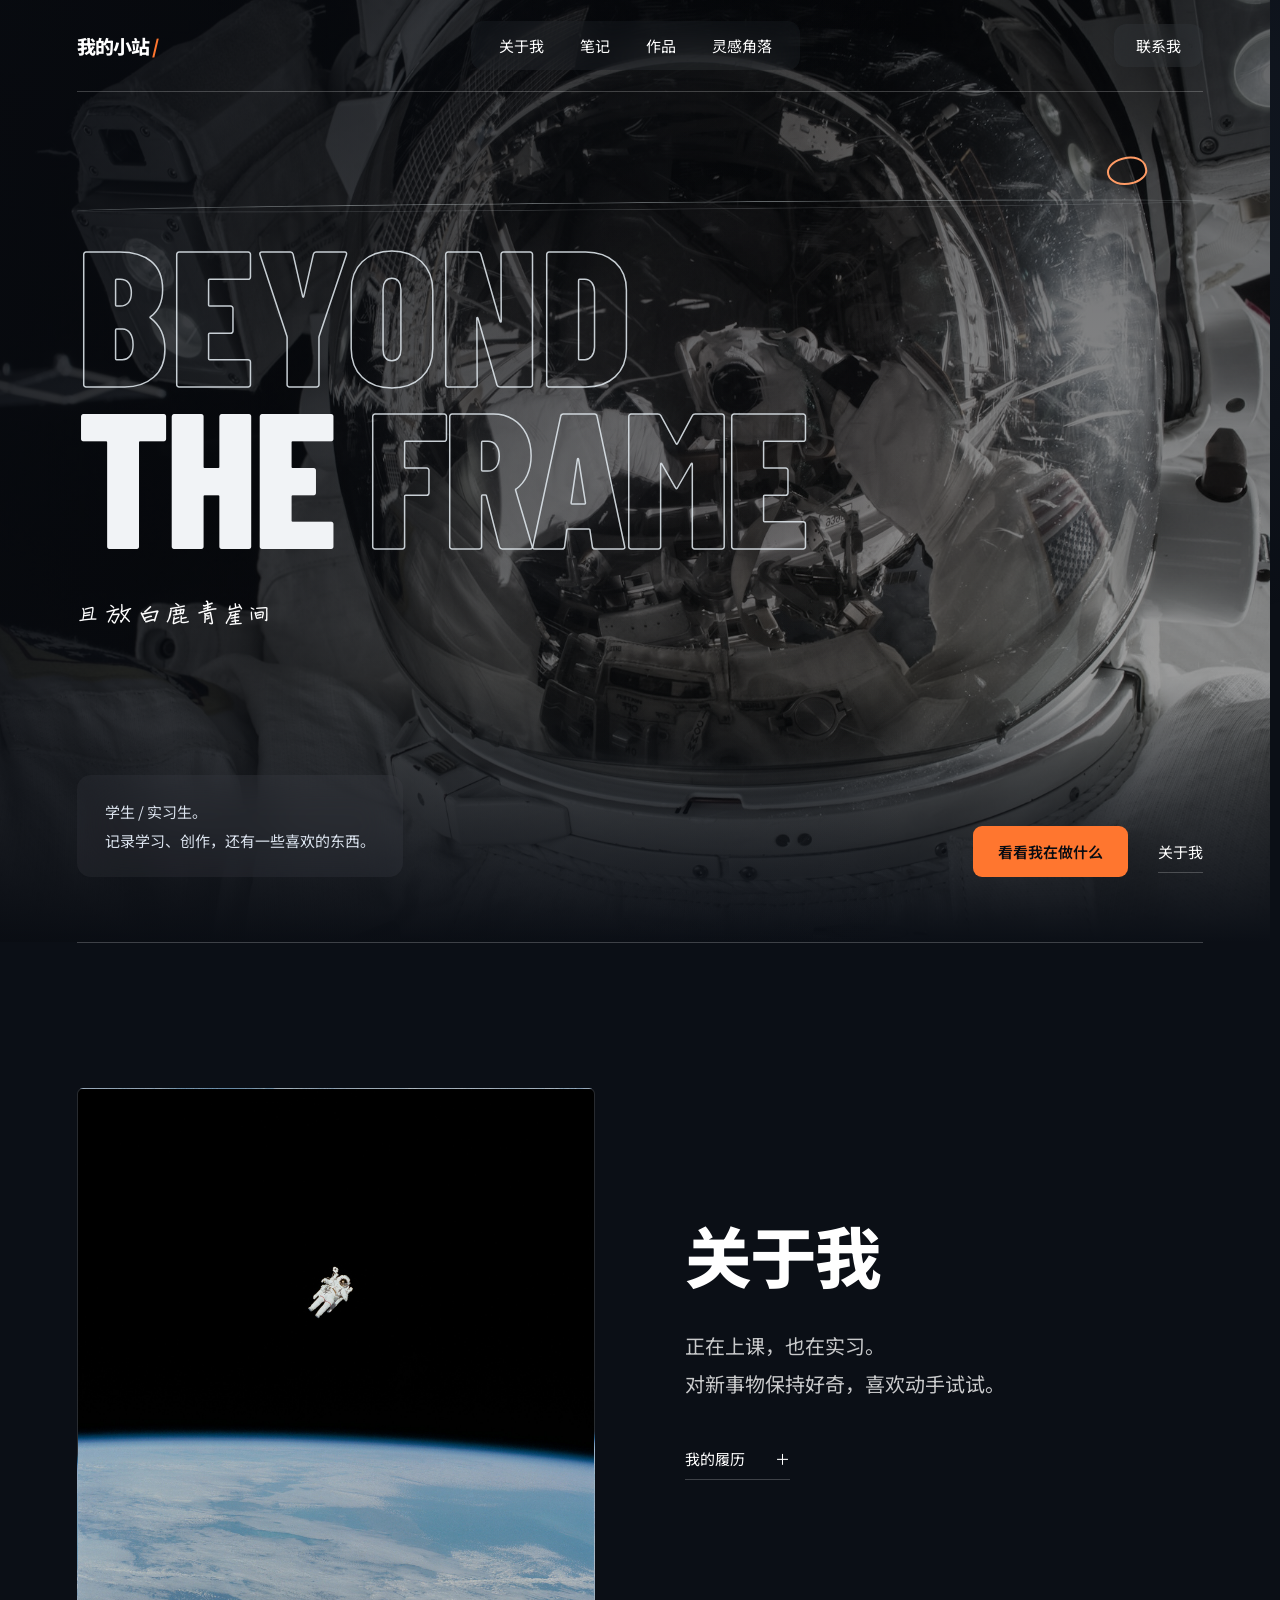
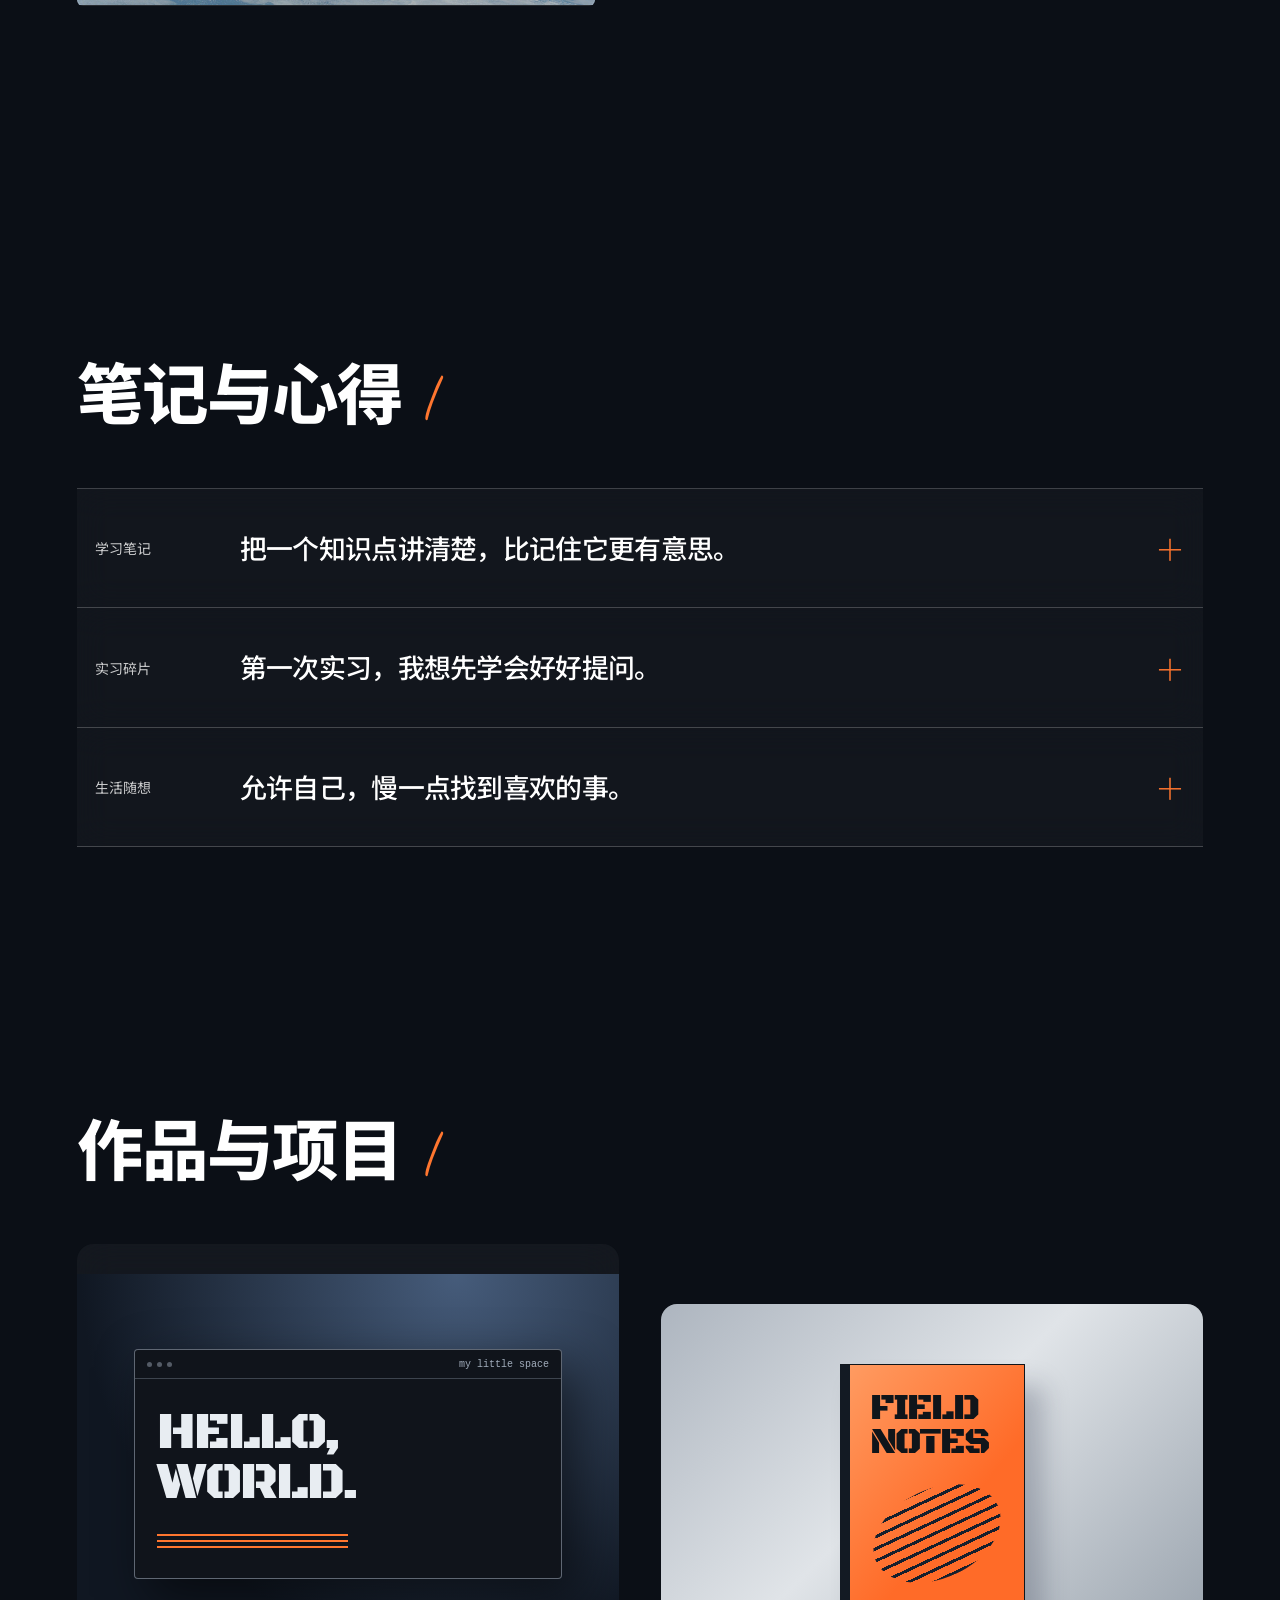
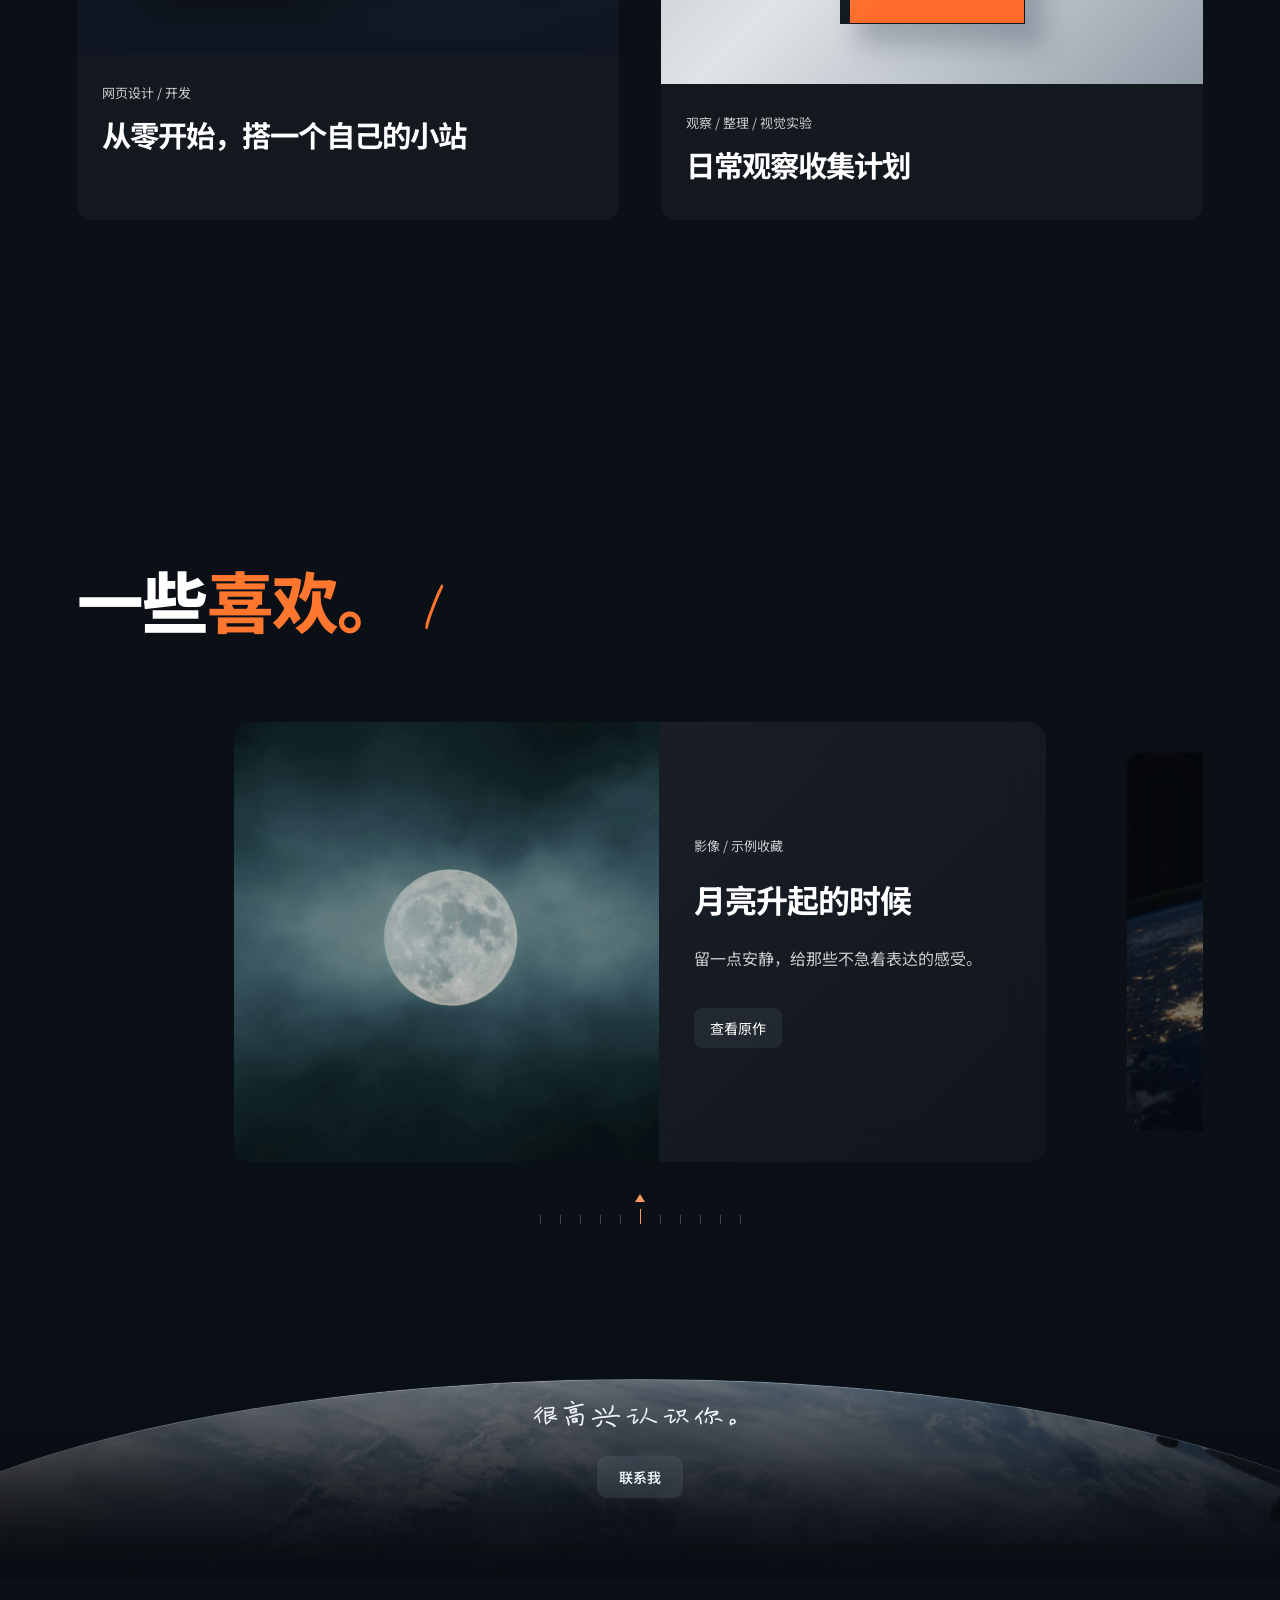
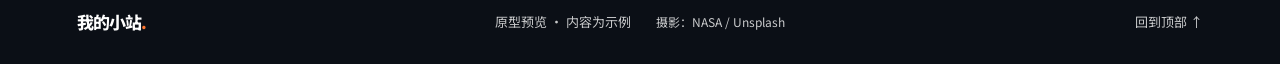
==== index.html @ 8a88a3b0 "Add personal website prototype" ====
<!DOCTYPE html>
<html lang="zh-CN">
<head>
  <meta charset="UTF-8">
  <meta name="viewport" content="width=device-width, initial-scale=1">
  <meta name="description" content="一个学生的个人小站：履历、笔记、项目，以及一些喜欢的东西。">
  <meta name="theme-color" content="#090c12">
  <title>我的小小宇宙 · 个人主页原型</title>
  <link rel="icon" href="data:image/svg+xml,%3Csvg xmlns='http://www.w3.org/2000/svg' viewBox='0 0 100 100'%3E%3Crect x='10' y='10' width='80' height='80' rx='22' fill='%23ff762f'/%3E%3C/svg%3E">
  <link rel="stylesheet" href="./style.css"><link rel="stylesheet" href="./art-direction.css">
  <script src="./script.js" defer></script>
</head>
<body>
  <a class="skip-link" href="#main">跳到主要内容</a>
  <header class="header wrap">
    <a class="brand" href="#" aria-label="回到首页">我的小站<span class="brand-period"> /</span></a>
    <nav aria-label="主导航">
      <a href="#about">关于我</a><a href="#notes">笔记</a><a href="#projects">作品</a><a href="#shelf">灵感角落</a>
    </nav>
    <a class="hello-link" href="#contact">联系我</a>
  </header>
  <main id="main">
    <section class="hero wrap" aria-labelledby="hero-title">
      <div class="hero-copy">
        
        <h1 id="hero-title"><span class="title-little">BEYOND</span><span class="title-universe">THE <em>FRAME</em></span><span class="title-cn">且放白鹿青崖间</span></h1>
        <p class="hero-description">学生 / 实习生。<br>记录学习、创作，还有一些喜欢的东西。</p>
        <div class="hero-actions"><a class="button button-dark" href="#projects">看看我在做什么</a><a class="text-link" href="#about">关于我</a></div>
        
      </div>
      <div class="hero-art">
        <img class="space-photo" src="./assets/helmet.jpg" alt="宇航员头盔的近景摄影" width="2400" height="1597" fetchpriority="high" decoding="async">
      </div>
      
    </section>
    
    <section class="about-section section wrap" id="about" aria-labelledby="about-title">
      <div class="about-portrait" role="img" aria-label="银色舷窗中的抽象人物轮廓"><div class="portrait-window"><div class="portrait-head"></div><div class="portrait-body"></div><span class="portrait-line"></span></div></div>
      <div class="about-copy"><h2 id="about-title">关于我</h2><p>正在上课，也在实习。<br>对新事物保持好奇，喜欢动手试试。</p><button class="text-link resume-toggle" type="button" aria-expanded="false" aria-controls="resume-details">我的履历 <span>＋</span></button><div id="resume-details" class="resume-details" hidden><div><strong>教育经历</strong><span>学校、专业、在读时间</span></div><div><strong>实习经历</strong><span>公司、岗位、参与的工作</span></div><div><strong>技能与兴趣</strong><span>正在学习的工具和擅长的事情</span></div></div></div>
    </section>
    <section class="notes-section section" id="notes" aria-labelledby="notes-title"><div class="wrap"><div class="section-heading"><div><h2 id="notes-title">笔记与心得</h2></div></div><div class="note-list">
      <button class="note-row" data-note="learning"><span class="note-category">学习笔记</span><span class="note-name">把一个知识点讲清楚，比记住它更有意思。</span><span class="row-icon">＋</span></button>
      <button class="note-row" data-note="intern"><span class="note-category">实习碎片</span><span class="note-name">第一次实习，我想先学会好好提问。</span><span class="row-icon">＋</span></button>
      <button class="note-row" data-note="life"><span class="note-category">生活随想</span><span class="note-name">允许自己，慢一点找到喜欢的事。</span><span class="row-icon">＋</span></button>
    </div></div></section>
    <section class="projects-section section wrap" id="projects" aria-labelledby="projects-title"><div class="section-heading"><div><h2 id="projects-title">作品与项目</h2></div></div><div class="project-grid">
      <button class="project-card" data-project="website"><div class="project-visual visual-site"><div class="mini-browser"><div class="browser-bar"><i></i><i></i><i></i><span>my little space</span></div><div class="mini-page"><strong>HELLO,<br>WORLD.</strong><div class="mini-lines"></div></div></div></div><div class="project-info"><span class="project-kind">网页设计 / 开发</span><h3>从零开始，搭一个自己的小站</h3></div></button>
      <button class="project-card" data-project="collection"><div class="project-visual visual-book"><div class="book-shadow"></div><div class="book"><span>FIELD<br>NOTES</span><div class="book-shape" aria-hidden="true"></div></div></div><div class="project-info"><span class="project-kind">观察 / 整理 / 视觉实验</span><h3>日常观察收集计划</h3></div></button>
    </div></section>
    <section class="shelf-section section" id="shelf" aria-labelledby="shelf-title"><div class="wrap">
      <div class="section-heading"><h2 id="shelf-title">一些<span class="purple-text">喜欢。</span></h2></div>
      <div class="collection-track" tabindex="0" aria-label="收藏图文卡片，可左右滑动">
        <article class="collection-card"><img src="./assets/moon-dream.jpg" alt="薄雾中的月亮" loading="lazy"><div class="collection-copy"><span>影像 / 示例收藏</span><h3>月亮升起的时候</h3><p>留一点安静，给那些不急着表达的感受。</p><a href="https://unsplash.com/photos/moon-a5Vu31EHKT4" target="_blank" rel="noopener noreferrer">查看原作</a></div></article>
        <article class="collection-card"><img src="./assets/earth-from-orbit.jpg" alt="太空中望见地球夜晚的灯火" loading="lazy"><div class="collection-copy"><span>摄影 / 示例收藏</span><h3>远处的灯火</h3><p>换一个距离，看熟悉的世界。</p><a href="https://unsplash.com/photos/photo-of-outer-space-Q1p7bh3SHj8" target="_blank" rel="noopener noreferrer">查看原作</a></div></article>
        <article class="collection-card"><img src="./assets/astronaut.jpg" alt="漂浮在地球上空的宇航员" loading="lazy"><div class="collection-copy"><span>灵感 / 示例收藏</span><h3>漂浮一会儿</h3><p>关于自由、未知，以及出发的勇气。</p><a href="https://unsplash.com/photos/astronaut-in-spacesuit-floating-in-space-Yj1M5riCKk4" target="_blank" rel="noopener noreferrer">查看原作</a></div></article>
      </div>
    <div class="collection-position" aria-hidden="true"><i></i></div><span class="sr-only" id="shelf-count" aria-live="polite"></span></div></section>
    <section class="contact-section" id="contact"><div class="closing-content"><h2>很高兴<span>认识你。</span></h2><button class="button button-dark" id="contact-button">联系我</button><p id="contact-message" class="contact-message" role="status"></p></div></section>  </main>
  <footer class="footer wrap"><a class="brand" href="#">我的小站<span class="brand-period">.</span></a><span>原型预览 · 内容为示例 <a class="image-credit" href="https://unsplash.com/photos/astronaut-photo-5e9CmF-Ge9Y" target="_blank" rel="noopener noreferrer">摄影：NASA / Unsplash</a></span><a href="#">回到顶部 ↑</a></footer>
  <dialog id="detail-dialog" aria-labelledby="dialog-title"><div class="dialog-top"><span class="eyebrow" id="dialog-category"></span><button class="dialog-close" aria-label="关闭">×</button></div><h2 id="dialog-title"></h2><div id="dialog-body"></div><button class="button button-dark dialog-done">继续逛逛</button></dialog>
</body>
</html>
---- style.css ----
@import url('https://fonts.googleapis.com/css2?family=Black+Ops+One&family=Noto+Sans+SC:wght@400;500;600;700;800;900&family=ZCOOL+QingKe+HuangYou&display=swap');
:root{--scene:9,12,18;--ink:#eef0f3;--accent:#ff762f;--line:color-mix(in srgb,var(--ink) 21%,transparent);--muted:color-mix(in srgb,var(--ink) 68%,transparent);--font:'Noto Sans SC','Microsoft YaHei',sans-serif;--display:'ZCOOL QingKe HuangYou','Microsoft YaHei',sans-serif;--scroll-shift:0px;--orbit-turn:-22deg;color-scheme:dark}
*{box-sizing:border-box}html{scroll-behavior:smooth;scroll-padding-top:45px}body{margin:0;background:rgb(var(--scene));color:var(--ink);font-family:var(--font);font-size:16px;-webkit-font-smoothing:antialiased;overflow-x:clip}body::before{content:'';position:fixed;inset:0;pointer-events:none;z-index:-1;background:radial-gradient(ellipse at 80% 18%,#7798c312,transparent 47%),radial-gradient(ellipse at 5% 85%,#ff762f08,transparent 48%)}::selection{background:var(--accent);color:#080c12}a{color:inherit;text-decoration:none}button{font:inherit;color:inherit;border:0;cursor:pointer}button,a{-webkit-tap-highlight-color:transparent}a:focus-visible,button:focus-visible{outline:2px solid var(--accent);outline-offset:7px}.wrap{width:min(1360px,88%);margin-inline:auto}.header{height:112px;display:flex;align-items:center;justify-content:space-between;border-bottom:1px solid var(--line);gap:30px}.brand{font-weight:800;font-size:19px;letter-spacing:-1px}.brand-period{color:var(--accent)}.header nav{display:flex;gap:36px;font-size:15px}.header nav a:hover{color:var(--accent)}.hello-link{font-size:15px;border:1px solid var(--line);padding:11px 22px;border-radius:3px}.hello-link:hover{border-color:var(--accent)}.hero{position:relative;display:grid;grid-template-columns:1fr 1fr;gap:0;padding-top:65px;padding-bottom:105px;min-height:790px;align-items:center}.hero-copy{position:relative;z-index:2}h1{font-family:var(--display);font-weight:400;line-height:.86;font-size:clamp(110px,12.3vw,186px);letter-spacing:-5px;margin:0 0 34px;transform:skewX(-7deg);text-shadow:0 2px 0 #ffffff15}h1>span:first-child{display:inline-block;padding-left:9px}.hero-title-bottom{display:inline-block;margin-left:65px;white-space:nowrap}.orange-period{color:var(--accent)}.hero-description{font-size:16px;line-height:1.95;color:var(--muted);margin:35px 0 27px}.hero-actions{display:flex;align-items:center;gap:30px}.button{display:inline-flex;align-items:center;justify-content:center;background:var(--accent);color:#090c12;padding:15px 25px;min-height:50px;border-radius:2px;font-size:15px;font-weight:600;transition:background .2s,transform .2s;clip-path:polygon(0 0,calc(100% - 9px) 0,100% 9px,100% 100%,9px 100%,0 calc(100% - 9px))}.button:hover{background:#ff934f;transform:translateY(-3px)}.text-link{display:inline-flex;gap:30px;align-items:center;border-bottom:1px solid var(--line);background:none;padding:10px 0;font-size:15px}.text-link:hover{color:var(--accent)}.hero-art{position:relative;width:116%;margin-left:-9%;align-self:center;min-width:0;transform:translateY(var(--scroll-shift))}.orbital-scene{width:100%;aspect-ratio:1;position:relative;isolation:isolate}.orbital-scene::before{content:'';position:absolute;inset:5%;border-radius:50%;background:radial-gradient(ellipse,#d1e5ff17,transparent 65%);filter:blur(15px)}.orbital-scene::after{content:'';position:absolute;inset:2%;border:1px solid #becde213;border-radius:50%;transform:rotate(-35deg) scaleY(.92)}.planet{position:absolute;z-index:2;inset:18%;border-radius:50%;overflow:hidden;background:radial-gradient(circle at 30% 26%,#f3f5f7 0%,#aeb8c5 18%,#647080 37%,#222b39 58%,#090d15 75%);box-shadow:inset 9px 7px 18px #ffffff47,inset -24px -32px 45px #000c,0 0 70px #a8caff0d;transform:rotate(-24deg)}.planet::after{content:'';position:absolute;inset:0;border-radius:50%;background:repeating-linear-gradient(172deg,transparent 0px,transparent 11px,#e2ecff08 12px,#00000018 14px,transparent 16px);mix-blend-mode:overlay}.planet::before{content:'';position:absolute;inset:9%;border:1px solid #d4e1f538;border-radius:50%;box-shadow:0 0 0 15px #07101b09,0 0 0 17px #d4e1f51c,0 0 0 40px #07101b09,0 0 0 42px #d4e1f518;transform:scaleX(.7)}.planet-stripe{position:absolute;left:-15%;top:45%;width:130%;height:8px;background:#e8effb80;box-shadow:0 6px 0 #111b2780,0 -9px 0 #e8effb20;transform:rotate(-14deg)}.orbit{position:absolute;inset:23% -1%;border-radius:50%;border:2px solid #ff762fc9;transform:rotate(var(--orbit-turn)) scaleY(.43);box-shadow:0 0 0 9px #ff762f08,0 0 20px #ff762f19}.orbit-back{z-index:1;border-top-width:10px;border-bottom-width:4px}.orbit-front{z-index:3;clip-path:polygon(0 48%,100% 48%,100% 100%,0 100%);border-bottom-width:10px;border-top-color:transparent;box-shadow:none}.satellite{position:absolute;right:7%;top:22%;height:24px;width:24px;background:var(--accent);clip-path:polygon(0 0,100% 0,50% 100%);transform:rotate(15deg);z-index:4}.orbit-marker{position:absolute;left:7%;bottom:26%;height:9px;width:9px;background:#dfe9f9;border-radius:50%;box-shadow:0 0 13px #fff8}.orbit-cross{position:absolute;width:10px;height:10px;border:1px solid #b9c8dd66;border-radius:50%}.cross-one{right:15%;bottom:20%}.cross-two{left:24%;top:12%;width:4px;height:4px;background:#d6e0ee}.section{padding-top:135px;padding-bottom:135px}h2{font-size:clamp(42px,5.2vw,76px);font-weight:800;letter-spacing:-3px;line-height:1.2;margin:0 0 32px}p{line-height:1.9}.about-section{display:grid;grid-template-columns:1fr 1fr;gap:130px;align-items:center;border-top:1px solid var(--line);padding-top:145px;padding-bottom:180px}.about-portrait{width:100%;padding:0 12%;transform:rotate(-7deg)}.portrait-window{position:relative;aspect-ratio:.83;border:12px solid #71808f;border-radius:46% 46% 40% 40%;background:radial-gradient(ellipse at 50% 5%,#a5b5cb22,#050a12 70%);box-shadow:0 0 0 2px #ccd5e066,inset 0 0 0 3px #05080b,inset 0 0 0 5px #98a6b04d,18px 22px 60px #0004;overflow:hidden}.portrait-window::after{content:'';position:absolute;inset:15px;border:1px solid #9cacc04a;border-radius:46% 46% 40% 40%}.portrait-head{position:absolute;width:38%;aspect-ratio:1;left:31%;top:21%;border-radius:50%;background:linear-gradient(125deg,#c1cbd6,#4b586b 70%);box-shadow:inset 3px 3px 0 #fff4}.portrait-head::after{content:'';position:absolute;inset:23% 8%;border-radius:40%;background:linear-gradient(140deg,#39434f,#0b111b 70%);border:1px solid #b4c1ce5e}.portrait-body{position:absolute;width:80%;height:40%;bottom:-3%;left:10%;border-radius:60% 60% 0 0;background:linear-gradient(120deg,#c1cbd6,#3b4554 65%);border-top:1px solid #cad3de}.portrait-body::after{content:'';position:absolute;width:21%;height:8%;background:var(--accent);top:41%;right:22%;transform:rotate(-5deg)}.portrait-line{position:absolute;top:10%;left:-20%;width:140%;height:1px;box-shadow:0 115px 0 #d9e7ff24,0 230px 0 #d9e7ff24;background:#d9e7ff24;z-index:3}.about-copy>p{font-size:20px;line-height:1.9;color:var(--muted);margin-bottom:35px}.resume-details{margin-top:25px;border-top:1px solid var(--line)}.resume-details>div{display:grid;grid-template-columns:100px 1fr;gap:20px;font-size:15px;margin-top:23px}.resume-details span{color:var(--muted)}.section-heading{display:flex;justify-content:space-between;align-items:flex-end;margin-bottom:48px}.section-heading h2{margin:0}.notes-section{padding-top:165px;padding-bottom:180px}.note-list{border-top:1px solid var(--line)}.note-row{display:grid;grid-template-columns:110px 1fr 30px;gap:35px;align-items:center;width:100%;text-align:left;background:none;padding:37px 0;border-bottom:1px solid var(--line);transition:padding .2s}.note-row:hover{padding-left:15px}.note-category{color:var(--muted);font-size:14px}.note-name{font-size:clamp(19px,2.1vw,29px);font-weight:500;line-height:1.65;letter-spacing:-.7px}.row-icon{font-size:30px;color:var(--accent);font-weight:300}.projects-section{padding-top:80px;padding-bottom:180px}.project-grid{display:grid;grid-template-columns:1fr 1fr;gap:42px}.project-card{padding:0;background:none;text-align:left;min-width:0}.project-card:nth-child(2){margin-top:100px}.project-visual{height:380px;position:relative;display:flex;align-items:center;justify-content:center;overflow:hidden;border:1px solid #090c1233;transition:transform .3s}.project-card:hover .project-visual{transform:translateY(-8px)}.visual-site{background:radial-gradient(ellipse at 70% 0,#465c7b,#101722 70%)}.mini-browser{width:79%;color:#edf1f6;background:#10141b;border:1px solid #b8c5d877;box-shadow:15px 18px 50px #0008;transform:perspective(800px) rotateY(-12deg) rotateZ(-7deg)}.browser-bar{display:flex;align-items:center;gap:5px;border-bottom:1px solid #b8c5d844;height:29px;padding:0 12px}.browser-bar i{width:5px;height:5px;border-radius:50%;background:#b8c5d866}.browser-bar>span{margin-left:auto;font-family:monospace;font-size:10px;color:#a1acbb}.mini-page{padding:30px 22px}.mini-page strong{display:block;font-family:'Black Ops One',Impact,sans-serif;font-size:clamp(32px,4.1vw,61px);line-height:.95;font-weight:400;color:#e8edf2;letter-spacing:-2px}.mini-lines{margin-top:25px;width:50%;height:14px;background:repeating-linear-gradient(to bottom,#ff762f 0 2px,transparent 2px 6px)}.visual-book{background:linear-gradient(135deg,#adb5bf,#e0e4e8 45%,#939da8)}.book{width:185px;height:260px;border:1px solid #10151a;border-left:10px solid #131a23;transform:rotate(13deg);background:linear-gradient(130deg,#ff9b61,#ff6b28 60%);padding:26px 20px;color:#10151a;box-shadow:18px 22px 24px #1a253b40}.book>span{font-family:'Black Ops One',Impact,sans-serif;font-size:37px;line-height:.92;letter-spacing:-2px}.book-shape{height:89px;margin-top:30px;background:repeating-linear-gradient(0deg,#17202d 0 3px,transparent 3px 11px);border-radius:50%;transform:rotate(-25deg)}.project-info{padding-top:24px}.project-kind{font-size:13px;color:var(--muted)}h3{font-size:clamp(21px,2.3vw,31px);letter-spacing:-1px;line-height:1.5;margin:9px 0}.shelf-section{padding-top:160px;padding-bottom:180px}.purple-text{color:var(--accent)}.mood-grid{display:grid;grid-template-columns:1fr 1.1fr 1fr;gap:32px;align-items:center;padding:35px 0}.mood-card{position:relative;height:340px;padding:25px;overflow:hidden;border:1px solid #c4d2e544;transition:transform .3s;box-shadow:15px 22px 50px #0004}.mood-card:hover{transform:rotate(0) translateY(-8px)}.mood-colors{background:#161e29;transform:rotate(-6deg)}.color-shapes{position:relative;width:100%;height:100%}.color-shapes i{position:absolute;width:47%;aspect-ratio:1}.color-shapes i:nth-child(1){background:#ebedef;border-radius:50%;top:3%;left:0}.color-shapes i:nth-child(2){background:#ff762f;top:3%;right:0;border-radius:50% 50% 0 0}.color-shapes i:nth-child(3){background:#394a62;bottom:3%;left:0;border-radius:0 0 0 50%}.color-shapes i:nth-child(4){background:#a6b4c9;bottom:3%;right:0;clip-path:polygon(50% 0,100% 100%,0 100%)}.mood-window{height:395px;background:#9aa6b4;padding:10px;transform:rotate(3deg)}.window-scene{height:100%;position:relative;overflow:hidden;background:linear-gradient(145deg,#d6dce3,#4e6279)}.window-frame{position:absolute;top:-30px;left:15%;width:65%;height:77%;border:12px solid #1c2633;transform:skewY(-12deg);display:grid;grid-template-columns:1fr 1fr;grid-template-rows:1fr 1fr;gap:8px;background:#1c2633;box-shadow:30px 70px 0 #1b2c4166}.window-frame i{background:linear-gradient(135deg,#dae3f0,#596f8e)}.window-vase{position:absolute;bottom:7%;right:13%;width:65px;height:80px;background:#ff762f;border-radius:5% 5% 35% 35%;box-shadow:18px 18px 0 #1b2c4133}.window-stem{position:absolute;bottom:calc(7% + 80px);right:22%;width:3px;height:85px;background:#172b24;transform:rotate(8deg)}.window-leaf{position:absolute;bottom:calc(7% + 123px);right:22%;width:36px;height:23px;border-radius:0 90% 0 90%;background:#263b35;transform:rotate(20deg)}.mood-type{display:flex;align-items:center;background:#ff762f;color:#0c1119;transform:rotate(-4deg)}.mood-type strong{font-family:var(--display);font-size:clamp(45px,5vw,76px);line-height:1.1;font-weight:400;letter-spacing:-2px;transform:skewY(-8deg)}.mood-type strong>span{display:inline}.contact-section{text-align:center;padding-top:110px;padding-bottom:110px}.contact-section h2{font-family:var(--display);font-size:clamp(50px,7.2vw,108px);font-weight:400;letter-spacing:-2px}.contact-section h2 span{display:block;color:var(--accent)}.contact-section .button{margin-top:13px}.contact-message{font-size:15px;color:var(--muted)}.contact-message:empty{display:none}.footer{display:flex;justify-content:space-between;gap:20px;align-items:center;padding:30px 0;border-top:1px solid var(--line);font-size:13px;color:var(--muted)}.footer .brand{font-size:17px;color:var(--ink)}.footer a:last-child{font-size:13px}dialog{width:calc(100% - 36px);max-width:650px;border:1px solid #677689;border-radius:3px;padding:36px;background:#101722;color:#eef0f3;box-shadow:20px 20px 100px #0008}dialog::backdrop{background:#03070cbb;backdrop-filter:blur(10px)}.dialog-top{display:flex;justify-content:space-between;align-items:center;gap:20px;margin-bottom:26px}.eyebrow{font-size:13px;color:#a9b5c4}.dialog-close{background:none;padding:0 4px;color:#eef0f3;font-size:32px;line-height:1}dialog h2{font-size:30px;letter-spacing:-1px;line-height:1.5}#dialog-body p{font-size:16px;color:#acb8c8;line-height:1.9}#dialog-body .dialog-hint{border-left:2px solid var(--accent);padding-left:18px}.dialog-done{margin-top:15px}.skip-link{position:fixed;z-index:100;left:10px;top:-80px;background:var(--accent);color:#090c12;padding:15px}.skip-link:focus{top:10px}body:has(dialog[open]){overflow:hidden}
@media(min-width:1600px){.hero{min-height:880px}.hero-art{width:110%;margin-left:-5%}}
@media(max-width:1000px){.header nav{gap:23px}.hero{min-height:680px;padding-top:65px;padding-bottom:90px}h1{font-size:126px;letter-spacing:-4px}.hero-title-bottom{margin-left:35px}.hero-art{width:120%;margin-left:-18%}.hero-description{font-size:15px}.hero-actions{gap:24px}.about-section{gap:65px}.about-copy>p{font-size:18px}.note-row{gap:22px;grid-template-columns:90px 1fr 25px}.section{padding-top:110px;padding-bottom:110px}.project-visual{height:310px}.project-grid{gap:28px}.project-card:nth-child(2){margin-top:70px}.book{width:155px;height:225px}.book>span{font-size:32px}.book-shape{height:70px}.mood-grid{gap:20px}.mood-card{height:270px;padding:20px}.mood-window{height:320px;padding:9px}.mood-type strong{font-size:53px}}
@media(max-width:700px){html{scroll-padding-top:25px}.wrap{width:88%}.header{min-height:104px;height:auto;flex-wrap:wrap;padding:22px 0 18px;gap:18px}.brand{font-size:18px}.header nav{order:3;width:100%;justify-content:space-between;font-size:14px;gap:12px}.hello-link{font-size:13px;padding:7px 15px}.hero{display:flex;flex-direction:column;align-items:stretch;min-height:0;padding-top:53px;padding-bottom:60px}.hero-copy{z-index:2}h1{font-size:clamp(110px,28vw,160px);line-height:.9;letter-spacing:-3px;margin-bottom:27px}.hero-title-bottom{margin-left:clamp(30px,13vw,70px)}.hero-description{font-size:14px;margin-top:30px;margin-bottom:22px}.hero-actions{gap:26px}.hero-actions .button{padding:14px 19px;font-size:14px}.text-link{font-size:14px}.hero-art{width:min(115%,500px);margin:-10px -7% -15px;align-self:center}.orbital-scene{aspect-ratio:1.06}.planet{inset:18% 20%}.satellite{width:18px;height:18px}.section{padding-top:90px;padding-bottom:90px}h2{font-size:44px;letter-spacing:-2px;margin-bottom:25px}.about-section{display:flex;flex-direction:column-reverse;gap:50px;align-items:stretch;padding-top:75px;padding-bottom:75px}.about-copy>p{font-size:17px;margin-bottom:20px}.about-portrait{width:76%;max-width:320px;margin:auto;padding:0 8%}.portrait-window{border-width:9px}.resume-details>div{font-size:14px;grid-template-columns:85px 1fr;gap:12px}.section-heading{margin-bottom:32px}.note-row{grid-template-columns:1fr 24px;padding:25px 0;gap:13px}.note-category{grid-column:1;font-size:13px}.note-name{grid-column:1;font-size:20px;letter-spacing:-.5px}.row-icon{grid-column:2;grid-row:2;font-size:27px}.note-row:hover{padding-left:8px}.project-grid{grid-template-columns:1fr;gap:45px}.project-card:nth-child(2){margin:0}.project-visual{height:330px}.mini-page strong{font-size:48px}.project-info{padding-top:19px}.project-kind{font-size:13px}h3{font-size:24px;margin-top:8px}.projects-section{padding-top:40px}.mood-grid{grid-template-columns:1fr;gap:42px;padding:15px 20px}.mood-card{width:100%;height:320px;max-width:350px;margin:auto;padding:28px}.mood-window{height:380px;padding:10px}.mood-type strong{font-size:76px}.color-shapes{max-width:245px;margin:auto}.contact-section{padding-top:70px;padding-bottom:80px}.contact-section h2{font-size:64px}.footer{font-size:11px;display:grid;grid-template-columns:1fr auto;gap:12px;padding:25px 0}.footer .brand{font-size:16px}.footer>span{grid-column:1;grid-row:2}.footer>a:last-child{grid-column:2;grid-row:1/3;font-size:12px}dialog{padding:25px}dialog h2{font-size:27px}}
html{overflow-x:hidden}.button{background:#ff762f}.satellite{background:#ff762f}
/* Licensed orbital photograph, with a quiet area for the oversized type. */
.header{position:relative;z-index:3}.hero{isolation:isolate;grid-template-columns:1fr;min-height:790px}.hero-copy{width:56%}.hero-art{position:absolute;z-index:-1;left:50%;top:-112px;bottom:-1px;width:100vw;margin:0;align-self:auto;transform:translateX(-50%);overflow:hidden;pointer-events:none}.space-photo{display:block;width:100%;height:100%;object-fit:cover;object-position:65% 50%;transform:translateY(calc(var(--scroll-shift) * .4)) scale(1.06);filter:saturate(.8)}.hero-art::after{content:'';position:absolute;inset:0;background:linear-gradient(90deg,#090c12c9 0%,#090c1273 38%,#090c1210 75%),linear-gradient(0deg,rgb(var(--scene)) 0%,transparent 27%,transparent 80%,#090c1277 100%)}.hero-description{color:#d3d8e1}.hero-actions .text-link{color:#fff}.image-credit{display:inline-block;margin-left:22px;font-size:12px!important}.image-credit:hover{color:var(--accent)}
@media(max-width:1000px){.hero{min-height:740px}.hero-copy{width:64%}}
@media(max-width:700px){.hero{min-height:770px;justify-content:flex-start;padding-top:55px;padding-bottom:100px}.hero-copy{width:100%}.hero-art{width:100vw;min-width:100vw;max-width:none;top:-112px;bottom:0;margin:0;align-self:auto}.space-photo{object-position:63% 50%;filter:saturate(.8)}.hero-art::after{background:linear-gradient(0deg,rgb(var(--scene)) 0%,#090c1200 25%,#090c1266 65%,#090c1280 100%),linear-gradient(90deg,#090c1277,transparent 85%)}.image-credit{display:block;margin-left:0;margin-top:8px;font-size:11px!important}}
@media(prefers-reduced-motion:reduce){html{scroll-behavior:auto}*,*::before,*::after{animation:none!important;transition:none!important}}
---- art-direction.css ----
@import url('https://fonts.googleapis.com/css2?family=Barlow+Condensed:wght@700;800;900&display=swap');
@font-face{font-family:'ChillHandwriting';src:url('./assets/fonts/ChillZhuo.woff2') format('woff2');font-style:normal;font-weight:400;font-display:swap}
.header{position:relative;z-index:5;height:92px}.header nav{padding:14px 28px;background:#b8cbe00b;border:1px solid #d7e4f02e;backdrop-filter:blur(18px);border-radius:5px}.hero{display:block;min-height:850px;padding:0;isolation:isolate}.hero-copy{width:100%;height:850px;position:relative;z-index:3;pointer-events:none}.hero-copy a{pointer-events:auto}h1{position:absolute;left:0;top:140px;width:100%;font-family:'Barlow Condensed',Impact,sans-serif;font-weight:800;line-height:.82;letter-spacing:-5px;transform:none;margin:0;text-shadow:none}.title-little{display:block!important;padding:0!important;font-size:clamp(110px,15vw,220px);color:transparent;-webkit-text-stroke:1.5px #e8eef4;letter-spacing:1px}.title-universe{display:block;margin-top:5px;font-size:clamp(110px,15vw,220px);white-space:nowrap;color:#f1f3f6}.title-universe em{font-style:normal;color:transparent;-webkit-text-stroke:1.5px #e8eef4}.title-cn{display:block;margin-top:35px;font-family:var(--font);font-size:25px;font-weight:500;letter-spacing:9px;line-height:1.6}.hero-description{position:absolute;left:0;bottom:65px;margin:0;padding:22px 28px;font-size:15px;background:#dbe8fb0c;backdrop-filter:blur(22px);border:1px solid #d7e4f033;border-left:3px solid #ff762f;color:#dce4ef}.hero-actions{position:absolute;right:0;bottom:65px}.hero-art{position:absolute;inset:-92px -6.82vw 0;left:-6.82vw;top:-92px;bottom:0;width:100vw;height:auto;min-width:0;margin:0;transform:none;border:0;padding:0;border-radius:0;overflow:hidden;z-index:0}.space-photo{height:100%;width:100%;object-fit:cover;object-position:65% 42%;border-radius:0;filter:saturate(.25) brightness(.62);transform:scale(1.03);animation:drift 18s ease-in-out infinite alternate}.hero-art::after{inset:0;border-radius:0;background:linear-gradient(90deg,#090c12bd,transparent 72%),linear-gradient(0deg,rgb(var(--scene)) 0%,transparent 28%,#090c1266 100%)}.hero::after{content:'';position:absolute;right:5%;top:65px;width:45px;height:37px;background:#ff762f;clip-path:polygon(0 0,100% 0,50% 100%);z-index:2}.hero::before{content:'';position:absolute;top:110px;left:0;right:0;height:1px;background:#e6eff344;z-index:2}.about-section{gap:90px}.about-portrait{transform:none;padding:0}.portrait-window{aspect-ratio:1;border-radius:6px;border:1px solid #c6d7ee33;background:url('./assets/astronaut.jpg') center 42%/cover;box-shadow:none}.portrait-head,.portrait-body,.portrait-line,.portrait-window::after{display:none}.about-copy{padding:35px;border:1px solid var(--line);background:color-mix(in srgb,var(--ink) 4%,transparent);backdrop-filter:blur(18px);border-radius:6px}h2{font-family:var(--font);font-weight:800;letter-spacing:-2px}.section-heading h2::after{content:'/';color:#ff762f;margin-left:20px;font-weight:400}.note-row{padding-inline:18px;background:color-mix(in srgb,var(--ink) 3%,transparent);backdrop-filter:blur(16px)}.note-row:hover{padding-left:28px;background:color-mix(in srgb,var(--ink) 8%,transparent)}.project-card{border:1px solid var(--line);background:color-mix(in srgb,var(--ink) 4%,transparent);border-radius:6px;overflow:hidden;backdrop-filter:blur(18px)}.project-info{padding:25px}.project-card:nth-child(2){margin-top:60px}.project-visual{border:0;border-radius:0}.mini-browser{border-radius:4px}.book{transform:rotate(-8deg)}.mood-card{border-radius:5px;transform:none;box-shadow:none;background-color:#a3b6d414;backdrop-filter:blur(20px)}.mood-window{transform:translateY(35px)}.mood-type{background:#ff762f}.mood-type strong,.contact-section h2{font-family:var(--font);font-weight:800}.contact-section h2{font-size:clamp(45px,6vw,85px)}.contact-section h2 span{display:inline;color:transparent;-webkit-text-stroke:1px #ff762f}.mood-grid{padding-bottom:50px}dialog{background:#17202bba;backdrop-filter:blur(30px);border-radius:8px}.reveal-ready{opacity:0;transform:translateY(24px);transition:opacity .7s,transform .7s}.reveal-ready.is-visible{opacity:1;transform:translateY(0)}@keyframes drift{from{transform:scale(1.03) translateY(0)}to{transform:scale(1.09) translateY(12px)}}
@media(max-width:1000px){.hero,.hero-copy{height:780px;min-height:780px}.title-little,.title-universe{font-size:15vw}.hero-description{max-width:50%;padding:20px;font-size:14px}.hero-actions{gap:18px}.about-section{gap:40px}.about-copy{padding:25px}}
@media(max-width:700px){.header{height:auto;min-height:114px}.header nav{padding:10px 14px;font-size:13px}.hero,.hero-copy{height:730px;min-height:730px}.hero-art{inset:-114px -6.82vw 0;width:100vw;margin:0;align-self:auto}.space-photo{object-position:60% 35%;filter:saturate(.2) brightness(.58)}h1{top:160px;letter-spacing:-1px}.title-little,.title-universe{font-size:18.5vw;line-height:.92;letter-spacing:-1px;-webkit-text-stroke-width:1px}.title-universe em{-webkit-text-stroke-width:1px}.title-cn{font-size:19px;letter-spacing:5px;margin-top:24px}.hero::before{top:100px}.hero::after{top:60px;width:25px;height:20px;right:0}.hero-description{left:0;right:0;bottom:125px;max-width:none;padding:16px 20px;font-size:14px}.hero-actions{left:0;right:auto;bottom:50px}.about-copy{padding:24px}.about-portrait{width:100%;max-width:none}.portrait-window{aspect-ratio:1.2}.project-card:nth-child(2){margin-top:0}.project-info{padding:20px}.mood-window{transform:none}.mood-type strong{font-size:58px}.contact-section h2{font-size:46px}.contact-section h2 span{display:block}.section-heading h2::after{margin-left:10px}.note-row{padding-inline:10px}}
.header nav,.hello-link,.hero-description,.about-copy,.project-card,dialog{border:0}.hero-description{border-left:0}.button{clip-path:none;border-radius:9px}.header nav,.hello-link{border-radius:12px}.about-copy,.project-card,dialog{border-radius:16px}.hero-description{border-radius:14px}.hello-link{background:#c8d8ee0b;backdrop-filter:blur(18px)}.shelf-section{padding-bottom:70px}.shelf-controls{display:flex;align-items:center;gap:18px;flex-shrink:0}.shelf-controls button{width:44px;height:44px;border-radius:50%;background:#d5e3f019;backdrop-filter:blur(16px);font-size:27px;line-height:1;transition:background .2s}.shelf-controls button:hover{background:#d5e3f035}.shelf-controls button:disabled{opacity:.25;cursor:default}.shelf-controls span{font-family:monospace;font-size:14px;color:var(--muted)}.collection-track{display:flex;gap:28px;overflow-x:auto;scroll-snap-type:x mandatory;scrollbar-width:none;padding:12px 0 30px;overscroll-behavior-x:contain;cursor:grab}.collection-track::-webkit-scrollbar{display:none}.collection-track.dragging{cursor:grabbing;scroll-snap-type:none;user-select:none}.collection-card{flex:0 0 75%;min-width:0;scroll-snap-align:start;display:grid;grid-template-columns:1.1fr 1fr;min-height:440px;border-radius:18px;overflow:hidden;background:linear-gradient(135deg,#bdcfe51b,#bdcfe509);backdrop-filter:blur(22px)}.collection-card img{width:100%;height:100%;max-height:480px;object-fit:cover;pointer-events:none;user-select:none}.collection-copy{padding:45px 35px;display:flex;flex-direction:column;justify-content:center}.collection-copy>span{font-size:13px;color:var(--muted)}.collection-copy h3{font-size:32px;margin:20px 0}.collection-copy p{font-size:16px;color:var(--muted);line-height:1.9;margin:0 0 35px}.collection-copy a{font-size:14px;width:fit-content;padding:10px 16px;background:#cbd8e512;border-radius:8px}.collection-copy a:hover{background:#cbd8e530}.contact-section{position:relative;isolation:isolate;min-height:620px;display:grid;place-items:center;width:100%;margin:0;padding:150px 6% 100px;background:url('./assets/quiet-earth.jpg') center 55%/cover}.contact-section::before{content:'';position:absolute;inset:0;z-index:-1;background:linear-gradient(180deg,rgb(var(--scene)) 0%,#090c1280 35%,#090c1260 65%,#090c12 100%)}.closing-content{text-align:center}.contact-section h2{color:#f0f3f8;text-shadow:0 3px 30px #0006}.contact-section .contact-message{color:#e0e6ef}.footer{border-top:0}.footer .image-credit{font-size:11px}
@media(max-width:1000px){.collection-card{flex-basis:88%;min-height:390px}.collection-copy{padding:28px}.collection-copy h3{font-size:27px}.shelf-controls{gap:12px}}
@media(max-width:700px){.shelf-section .section-heading{display:flex;align-items:flex-start;gap:15px}.shelf-section h2{font-size:35px}.shelf-controls{gap:7px;padding-top:4px}.shelf-controls button{width:33px;height:33px;font-size:23px}.shelf-controls span{font-size:11px}.collection-track{gap:16px}.collection-card{flex-basis:88%;display:flex;flex-direction:column;min-height:0;border-radius:14px}.collection-card img{height:260px;max-height:none;flex-shrink:0}.collection-copy{padding:25px}.collection-copy h3{font-size:25px;margin:14px 0}.collection-copy p{font-size:15px;margin-bottom:22px}.contact-section{min-height:540px;background-position:55% center;padding:120px 6% 80px}.shelf-section{padding-bottom:35px}}
/* Handwritten foreground, quiet horizon, centered collection. */
.title-cn{font-family:'ChillHandwriting',cursive;font-size:32px;font-weight:400;letter-spacing:5px;transform:none;transform-origin:left center}.title-cn::after{content:'';display:block;width:220px;height:12px;border-bottom:2px solid #ff9b65;border-radius:50%;transform:rotate(-2deg);opacity:.8}.hero::before{height:6px;background:none;border-top:1px solid #e6eff365;border-bottom:1px solid #e6eff32a;border-radius:50%;transform:rotate(-.5deg)}.hero::after{background:none;clip-path:none;width:36px;height:24px;border:2px solid #ff9b65;border-radius:46% 52% 42% 57%;transform:rotate(-15deg)}.title-little{-webkit-text-stroke-color:#e0e8eee0;transform:none;transform-origin:left center}.title-universe em{-webkit-text-stroke-color:#e0e8eee0}.about-copy{background:none;backdrop-filter:none;border:0;padding:0}.section-heading h2::after{font-family:'ChillHandwriting',cursive;display:inline-block;transform:none;font-weight:400}.contact-section{min-height:290px;padding:65px 6% 42px;background:none;overflow:hidden}.contact-section::before{inset:0;z-index:-1;background:linear-gradient(0deg,#090c12,transparent 80%)}.contact-section::after{content:'';position:absolute;z-index:-2;left:-15%;right:-15%;top:90px;height:510px;border-radius:50% 50% 0 0;border-top:1px solid #b7d6ef88;background:linear-gradient(0deg,#090c12cc,#090c1266),url('./assets/quiet-earth.jpg') center 65%/cover;box-shadow:0 -6px 24px #7da6cc20,0 -1px 7px #b1dbf966}.contact-section h2{font-size:36px;font-family:'ChillHandwriting',cursive;font-weight:400;letter-spacing:3px;margin-bottom:20px}.contact-section h2 span{color:#eef3fa;-webkit-text-stroke:0;display:inline}.contact-section .button{margin-top:0;background:#c9d9ee19;color:#edf3fb;backdrop-filter:blur(14px);font-size:14px;padding:10px 22px;min-height:42px}.collection-track{position:relative;padding:25px 14% 32px;gap:24px;scroll-padding-inline:14%;align-items:stretch}.collection-card{flex:0 0 100%;scroll-snap-align:center;transform:scale(.86);opacity:.45;transition:transform .45s cubic-bezier(.2,.8,.2,1),opacity .45s;transform-origin:center;cursor:pointer}.collection-card.is-selected{transform:scale(1);opacity:1}.collection-position{position:relative;width:220px;height:30px;margin:0 auto;background:repeating-linear-gradient(90deg,transparent 0 10px,#a9bac459 10px 11px,transparent 11px 20px) center bottom/100% 9px no-repeat}.collection-position::after{content:'';position:absolute;bottom:0;left:50%;height:15px;border-left:1px solid #ff9b65}.collection-position i{position:absolute;top:0;left:calc(50% - 5px);width:10px;height:8px;background:#ff9b65;clip-path:polygon(50% 0,100% 100%,0 100%)}.sr-only{position:absolute;width:1px;height:1px;padding:0;margin:-1px;overflow:hidden;clip:rect(0,0,0,0);white-space:nowrap;border:0}.shelf-section{padding-bottom:65px}
@media(max-width:700px){.title-cn{font-size:25px;letter-spacing:3px}.title-cn::after{width:170px}.about-copy{padding:0}.collection-track{padding:18px 8% 25px;scroll-padding-inline:8%;gap:12px}.collection-card{flex-basis:100%;transform:scale(.88)}.collection-copy{padding:22px}.collection-card img{height:235px}.collection-position{width:160px}.contact-section{min-height:250px;padding:45px 6% 30px}.contact-section::after{top:70px;left:-40%;right:-40%;height:380px}.contact-section h2{font-size:29px}.contact-section h2 span{display:inline}.shelf-section{padding-bottom:45px}}
.contact-section::after{mask-image:linear-gradient(#000 0%,#000 15%,transparent 45%)}
@media(prefers-reduced-motion:reduce){.space-photo{animation:none}.reveal-ready{opacity:1;transform:none;transition:none}.collection-card{transition:none}}

.title-cn::after{content:none}.title-cn,.title-little,.title-universe,.contact-section h2{font-style:normal;transform:none}.mini-browser,.book{transform:none}
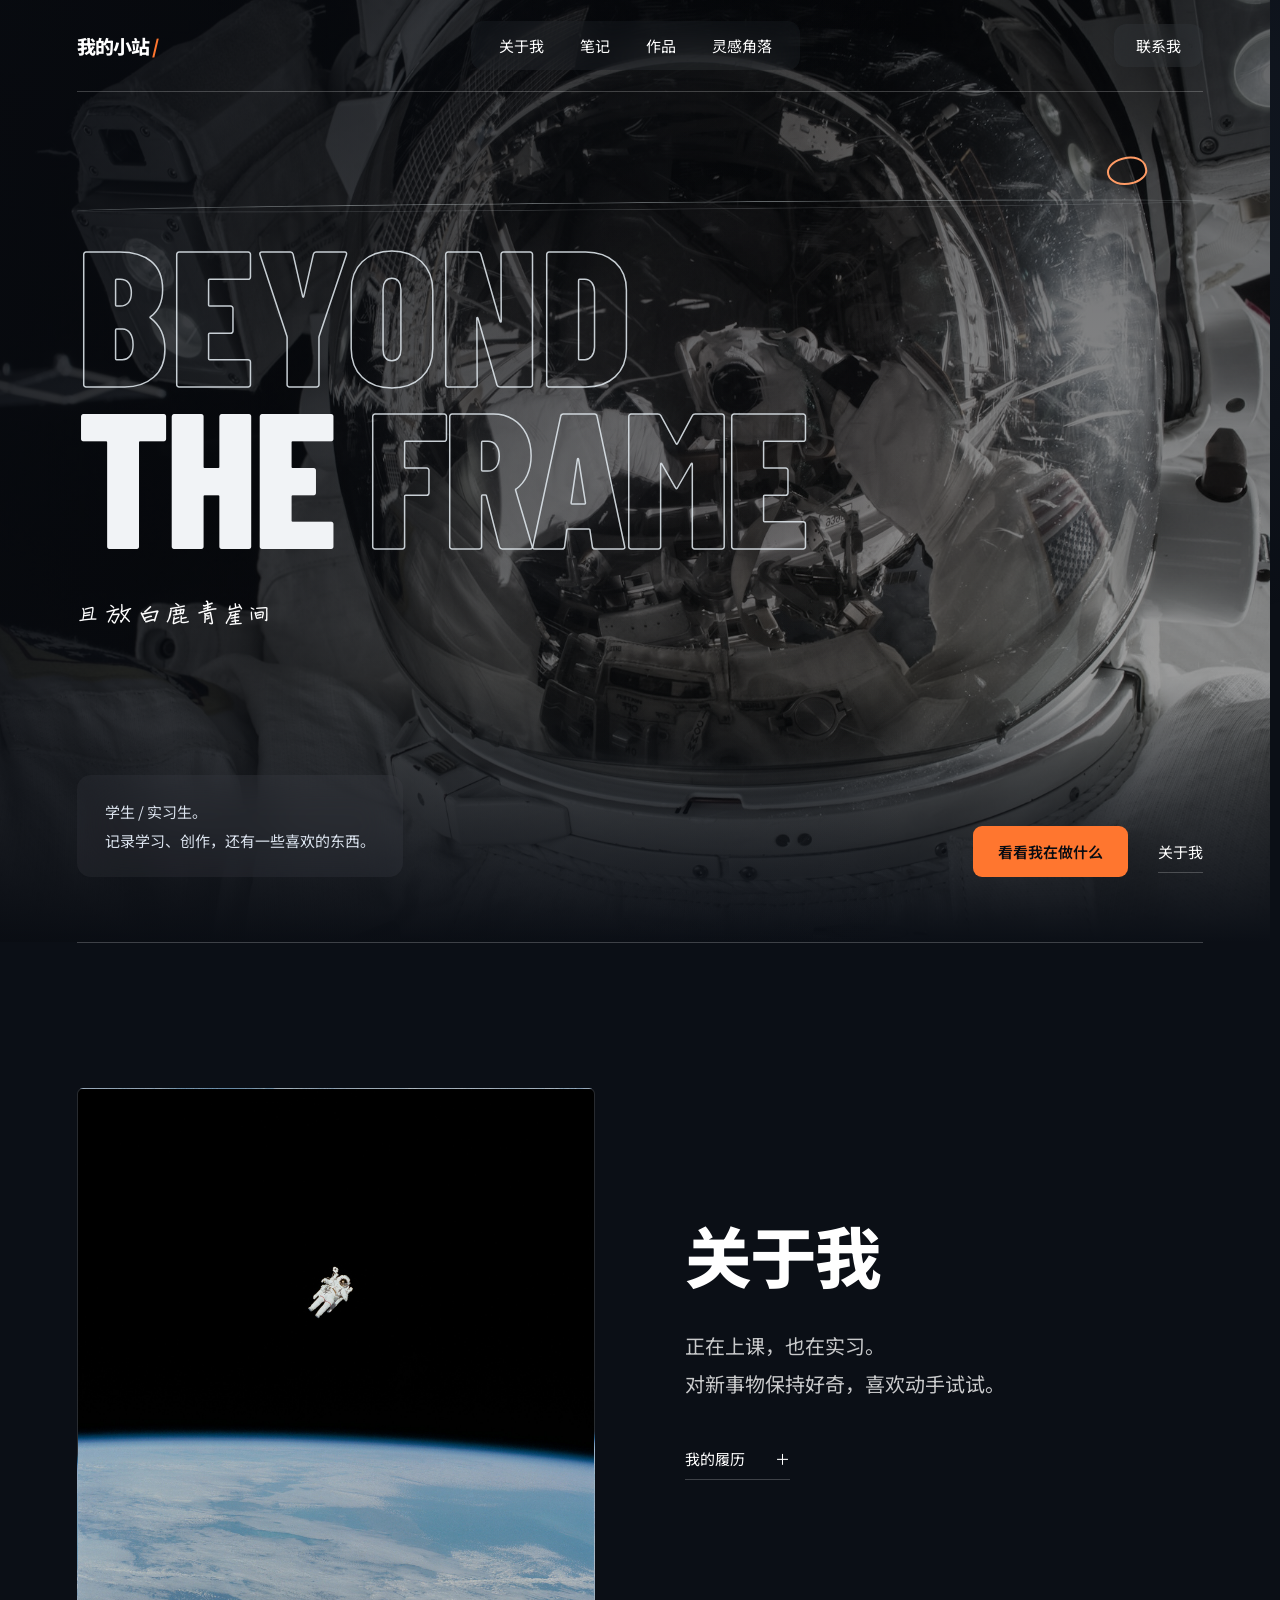
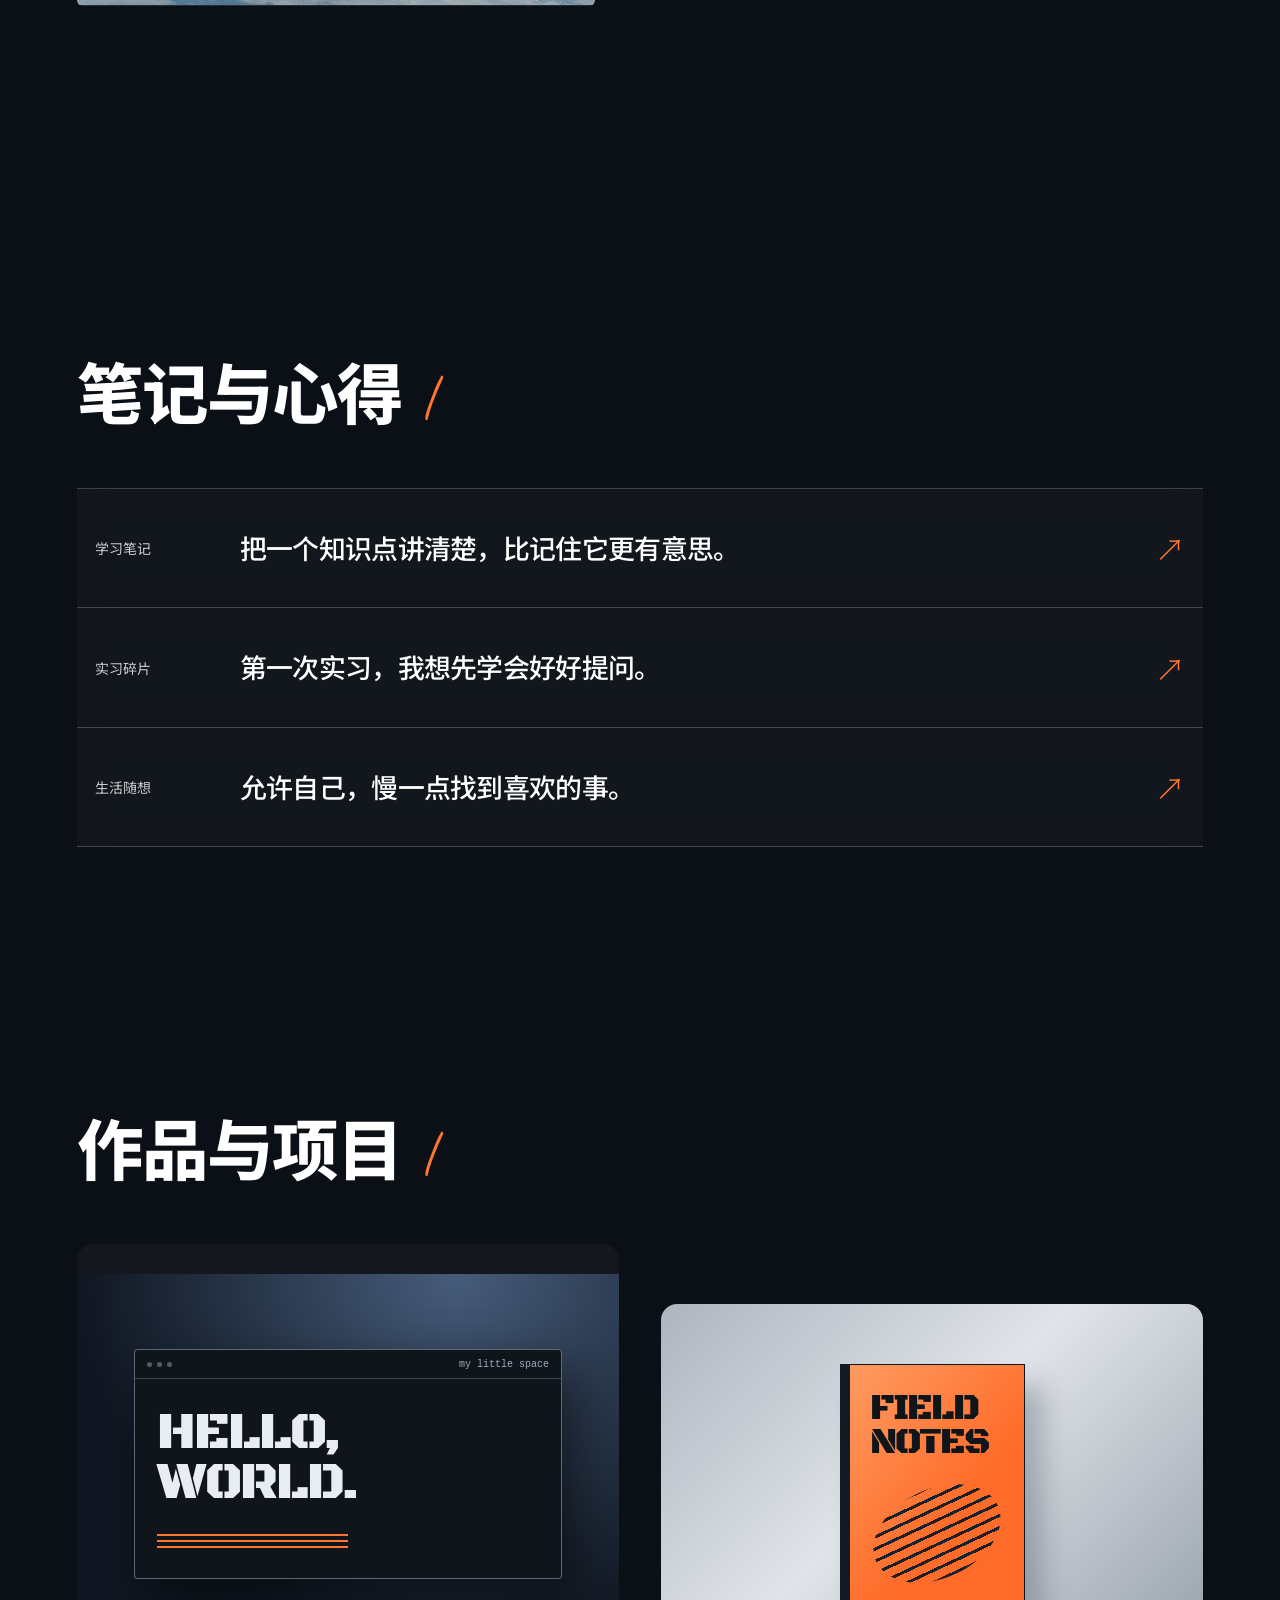
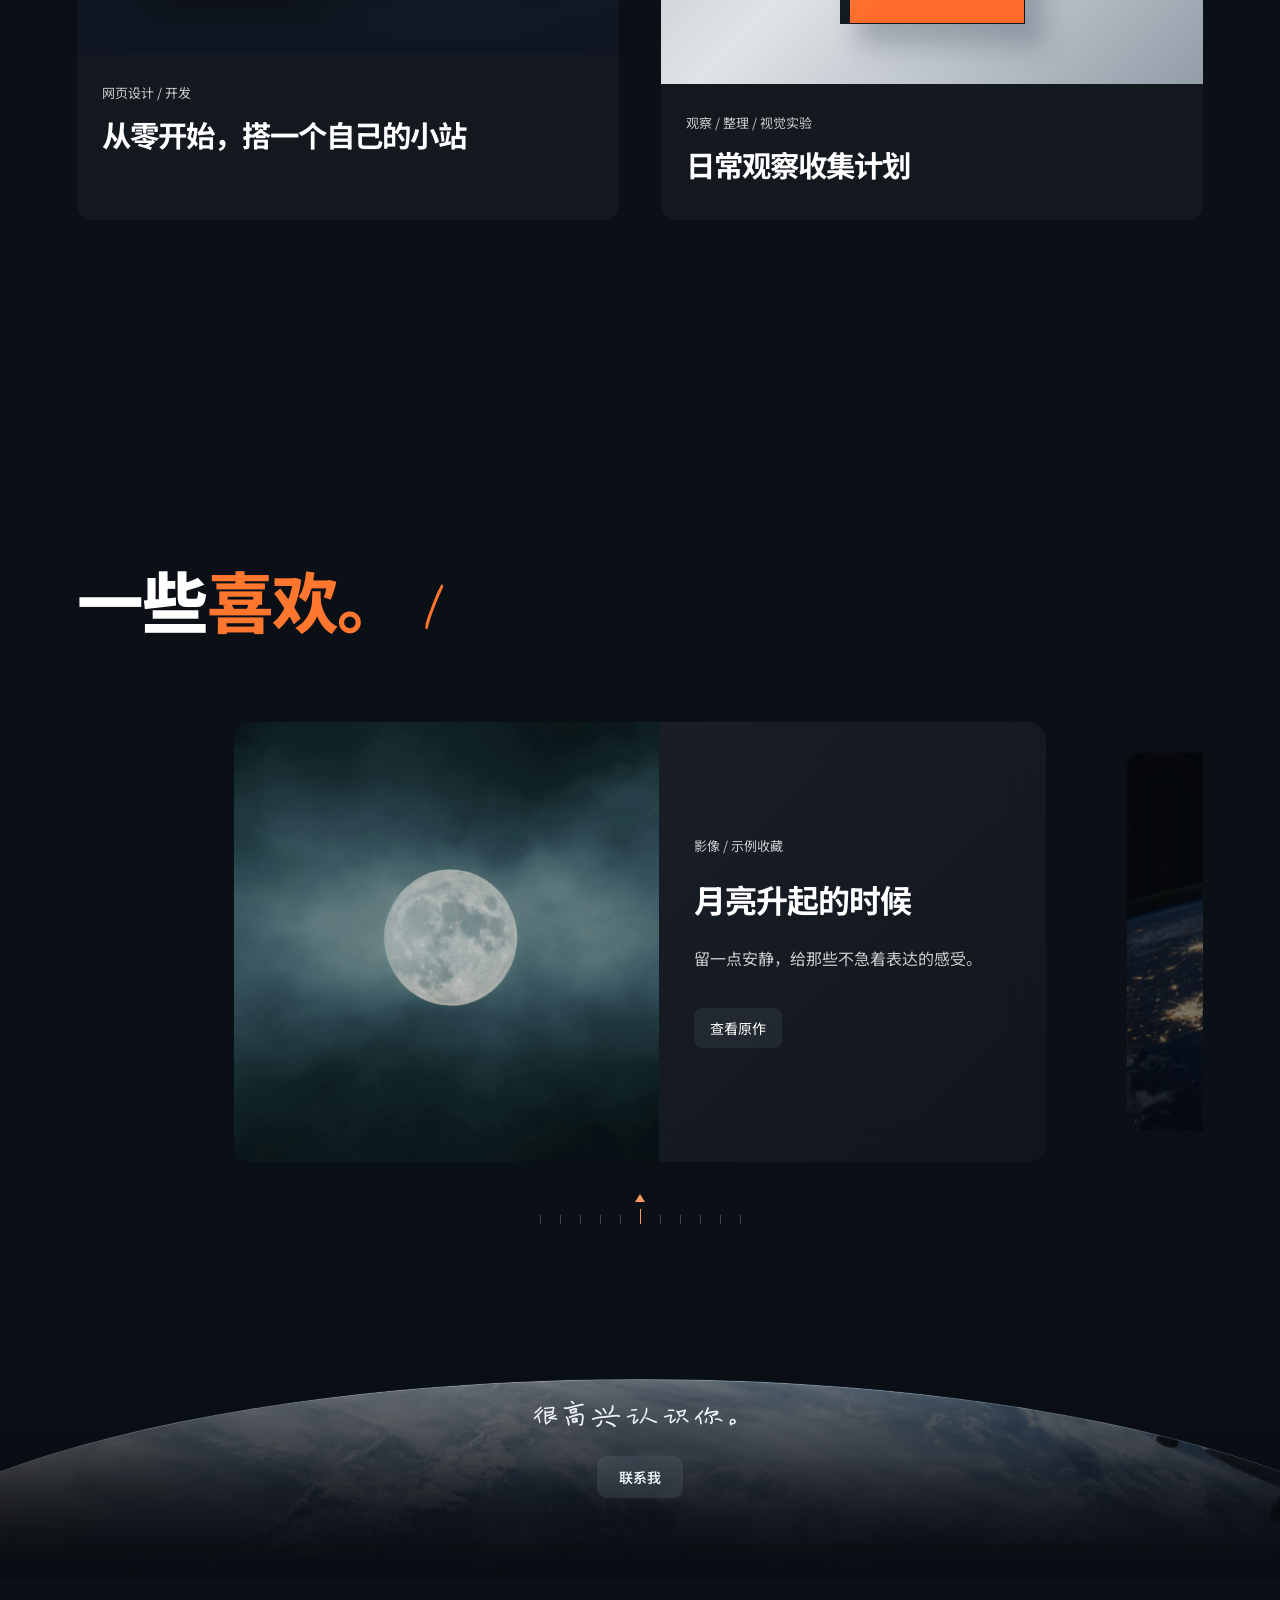
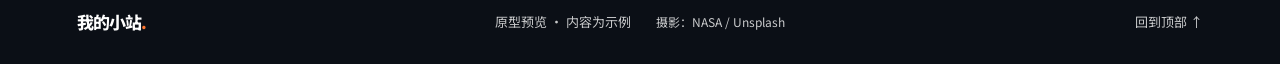
==== commit 5aa23e9b: "Open notes in standalone pages" ====
--- a/index.html
+++ b/index.html
@@ -39,9 +39,9 @@
       <div class="about-copy"><h2 id="about-title">关于我</h2><p>正在上课，也在实习。<br>对新事物保持好奇，喜欢动手试试。</p><button class="text-link resume-toggle" type="button" aria-expanded="false" aria-controls="resume-details">我的履历 <span>＋</span></button><div id="resume-details" class="resume-details" hidden><div><strong>教育经历</strong><span>学校、专业、在读时间</span></div><div><strong>实习经历</strong><span>公司、岗位、参与的工作</span></div><div><strong>技能与兴趣</strong><span>正在学习的工具和擅长的事情</span></div></div></div>
     </section>
     <section class="notes-section section" id="notes" aria-labelledby="notes-title"><div class="wrap"><div class="section-heading"><div><h2 id="notes-title">笔记与心得</h2></div></div><div class="note-list">
-      <button class="note-row" data-note="learning"><span class="note-category">学习笔记</span><span class="note-name">把一个知识点讲清楚，比记住它更有意思。</span><span class="row-icon">＋</span></button>
-      <button class="note-row" data-note="intern"><span class="note-category">实习碎片</span><span class="note-name">第一次实习，我想先学会好好提问。</span><span class="row-icon">＋</span></button>
-      <button class="note-row" data-note="life"><span class="note-category">生活随想</span><span class="note-name">允许自己，慢一点找到喜欢的事。</span><span class="row-icon">＋</span></button>
+      <a class="note-row" href="./notes/learning.html" target="_blank" rel="noopener"><span class="note-category">学习笔记</span><span class="note-name">把一个知识点讲清楚，比记住它更有意思。</span><span class="row-icon" aria-hidden="true">↗</span><span class="sr-only">（在新标签页打开）</span></a>
+      <a class="note-row" href="./notes/intern.html" target="_blank" rel="noopener"><span class="note-category">实习碎片</span><span class="note-name">第一次实习，我想先学会好好提问。</span><span class="row-icon" aria-hidden="true">↗</span><span class="sr-only">（在新标签页打开）</span></a>
+      <a class="note-row" href="./notes/life.html" target="_blank" rel="noopener"><span class="note-category">生活随想</span><span class="note-name">允许自己，慢一点找到喜欢的事。</span><span class="row-icon" aria-hidden="true">↗</span><span class="sr-only">（在新标签页打开）</span></a>
     </div></div></section>
     <section class="projects-section section wrap" id="projects" aria-labelledby="projects-title"><div class="section-heading"><div><h2 id="projects-title">作品与项目</h2></div></div><div class="project-grid">
       <button class="project-card" data-project="website"><div class="project-visual visual-site"><div class="mini-browser"><div class="browser-bar"><i></i><i></i><i></i><span>my little space</span></div><div class="mini-page"><strong>HELLO,<br>WORLD.</strong><div class="mini-lines"></div></div></div></div><div class="project-info"><span class="project-kind">网页设计 / 开发</span><h3>从零开始，搭一个自己的小站</h3></div></button>
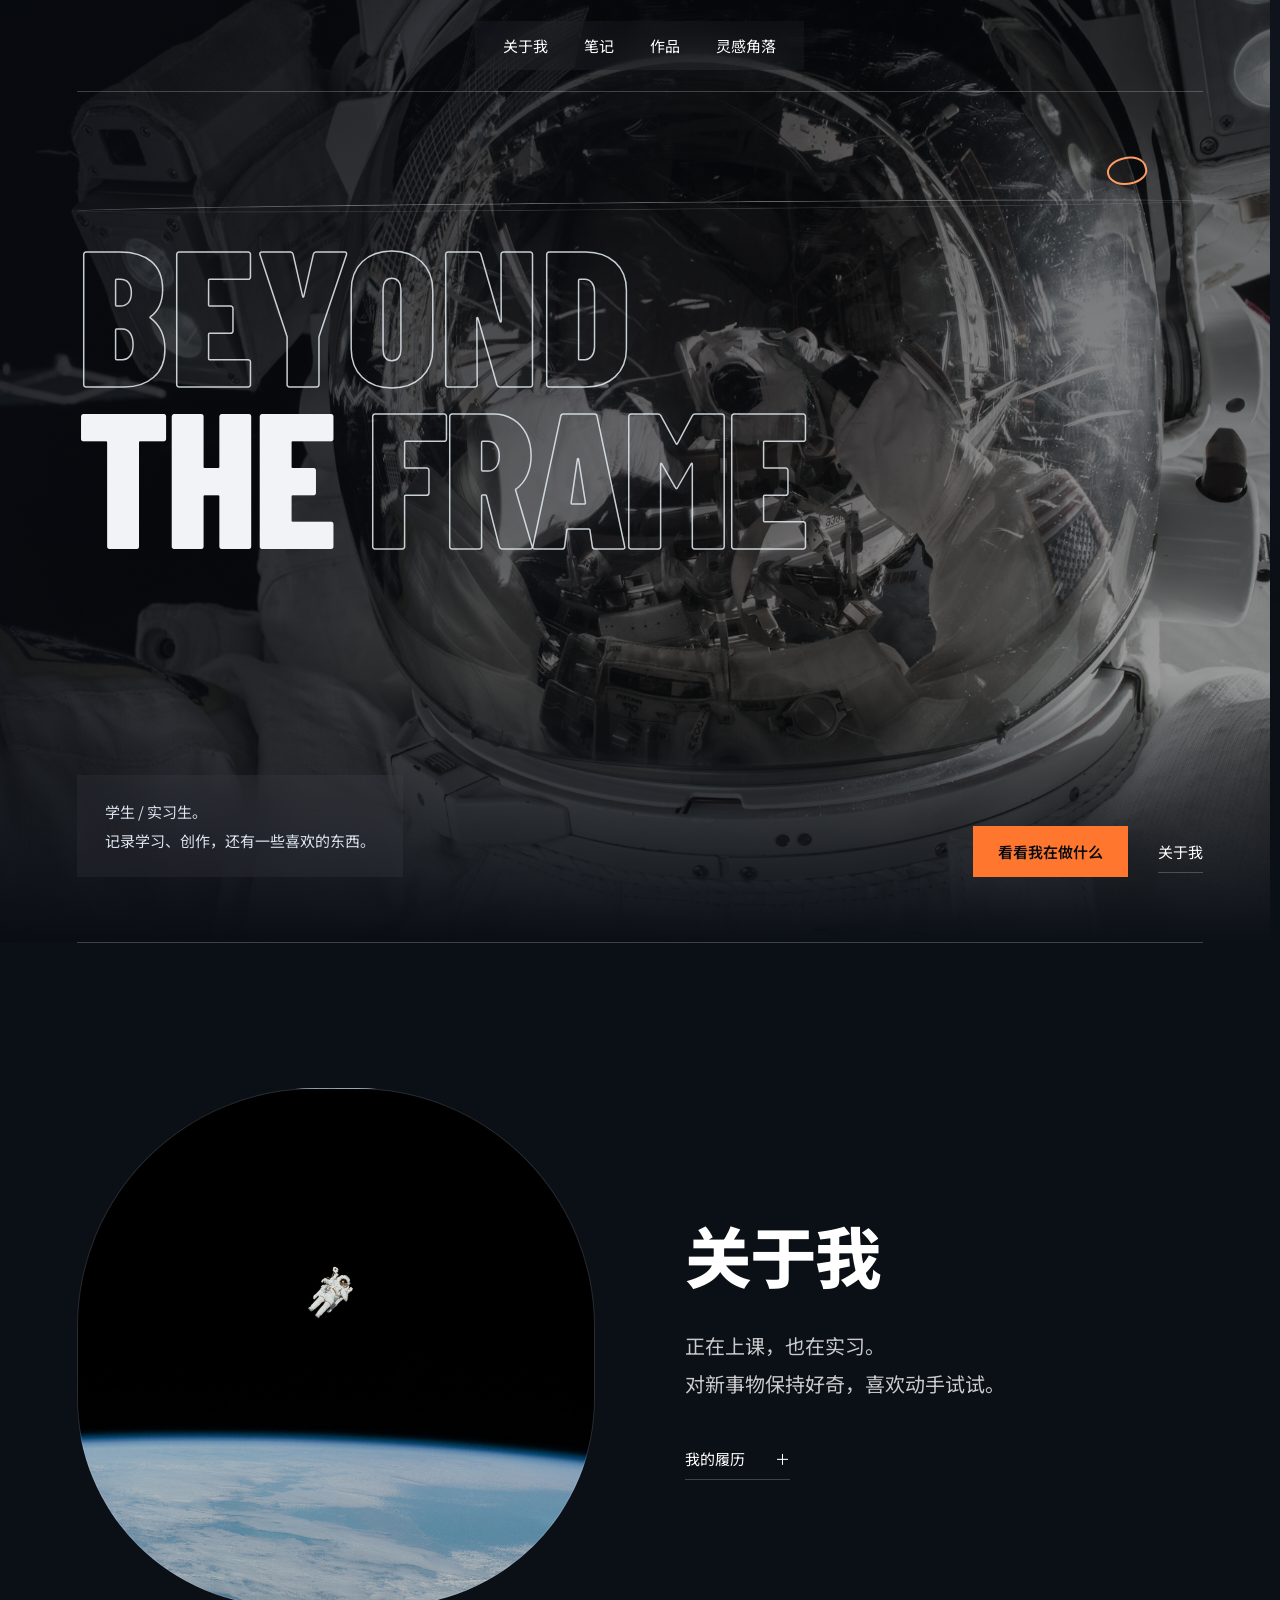
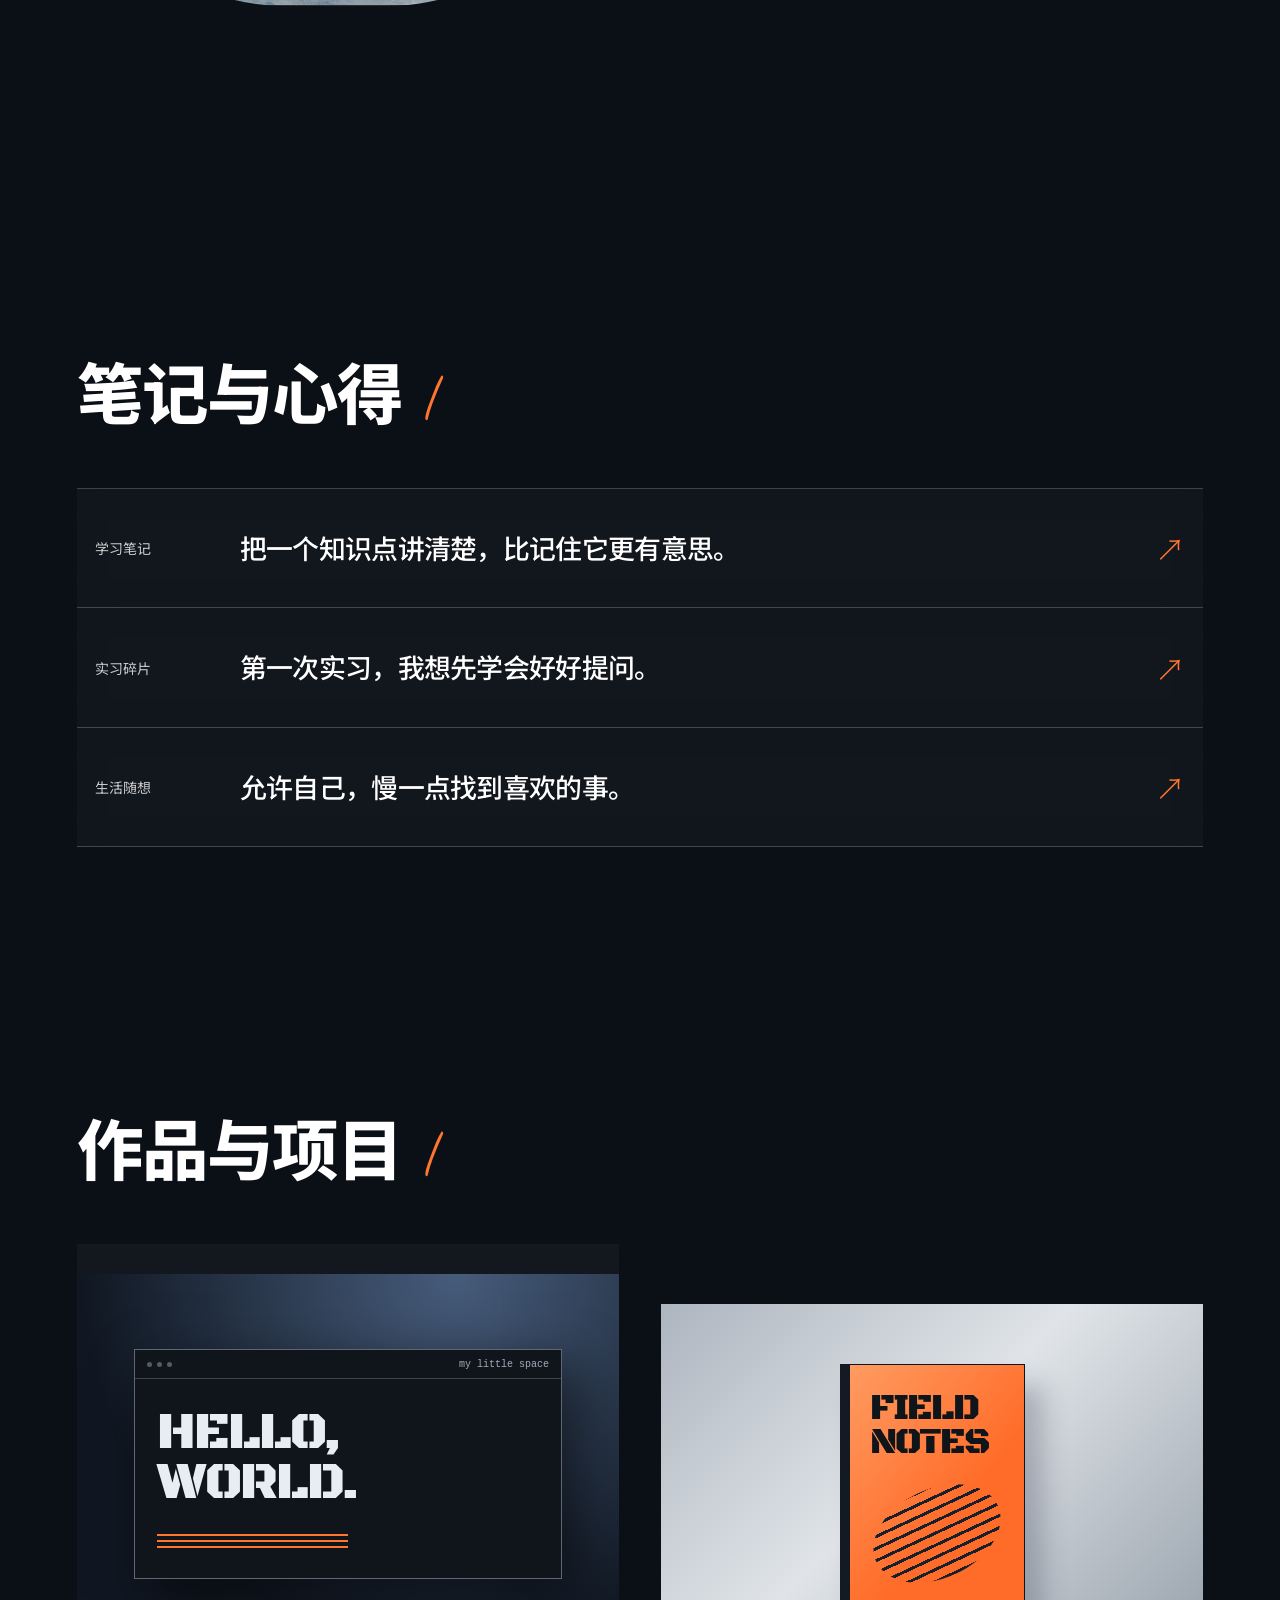
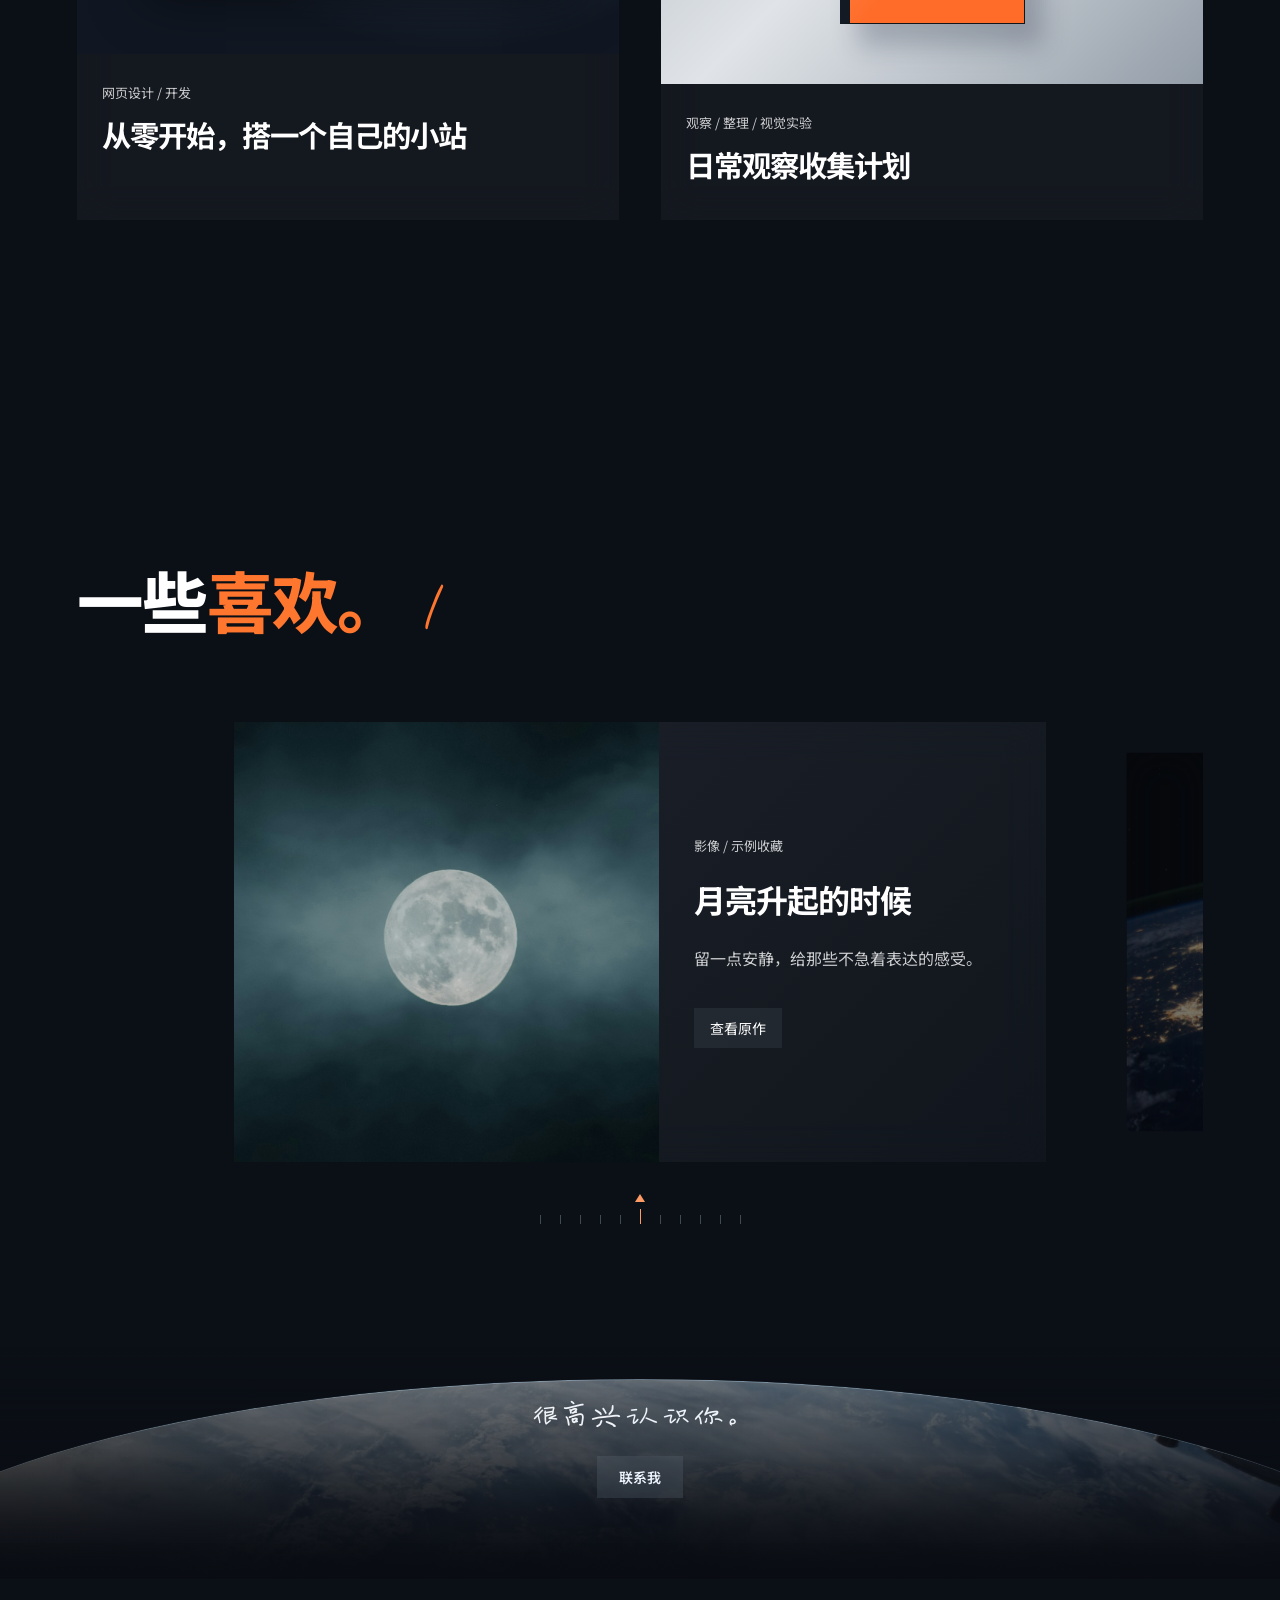
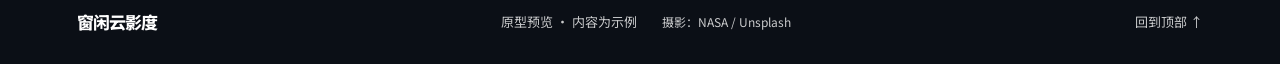
==== commit 0ef6a0bc: "Rename site and simplify the header" ====
--- a/index.html
+++ b/index.html
@@ -5,25 +5,23 @@
   <meta name="viewport" content="width=device-width, initial-scale=1">
   <meta name="description" content="一个学生的个人小站：履历、笔记、项目，以及一些喜欢的东西。">
   <meta name="theme-color" content="#090c12">
-  <title>我的小小宇宙 · 个人主页原型</title>
-  <link rel="icon" href="data:image/svg+xml,%3Csvg xmlns='http://www.w3.org/2000/svg' viewBox='0 0 100 100'%3E%3Crect x='10' y='10' width='80' height='80' rx='22' fill='%23ff762f'/%3E%3C/svg%3E">
+  <title>窗闲云影度</title>
+  <link rel="icon" href="data:image/svg+xml,%3Csvg xmlns='http://www.w3.org/2000/svg' viewBox='0 0 100 100'%3E%3Crect x='10' y='10' width='80' height='80' fill='%23ff762f'/%3E%3C/svg%3E">
   <link rel="stylesheet" href="./style.css"><link rel="stylesheet" href="./art-direction.css">
   <script src="./script.js" defer></script>
 </head>
 <body>
   <a class="skip-link" href="#main">跳到主要内容</a>
   <header class="header wrap">
-    <a class="brand" href="#" aria-label="回到首页">我的小站<span class="brand-period"> /</span></a>
     <nav aria-label="主导航">
       <a href="#about">关于我</a><a href="#notes">笔记</a><a href="#projects">作品</a><a href="#shelf">灵感角落</a>
     </nav>
-    <a class="hello-link" href="#contact">联系我</a>
   </header>
   <main id="main">
     <section class="hero wrap" aria-labelledby="hero-title">
       <div class="hero-copy">
         
-        <h1 id="hero-title"><span class="title-little">BEYOND</span><span class="title-universe">THE <em>FRAME</em></span><span class="title-cn">且放白鹿青崖间</span></h1>
+        <h1 id="hero-title"><span class="title-little">BEYOND</span><span class="title-universe">THE <em>FRAME</em></span></h1>
         <p class="hero-description">学生 / 实习生。<br>记录学习、创作，还有一些喜欢的东西。</p>
         <div class="hero-actions"><a class="button button-dark" href="#projects">看看我在做什么</a><a class="text-link" href="#about">关于我</a></div>
         
@@ -56,7 +54,7 @@
       </div>
     <div class="collection-position" aria-hidden="true"><i></i></div><span class="sr-only" id="shelf-count" aria-live="polite"></span></div></section>
     <section class="contact-section" id="contact"><div class="closing-content"><h2>很高兴<span>认识你。</span></h2><button class="button button-dark" id="contact-button">联系我</button><p id="contact-message" class="contact-message" role="status"></p></div></section>  </main>
-  <footer class="footer wrap"><a class="brand" href="#">我的小站<span class="brand-period">.</span></a><span>原型预览 · 内容为示例 <a class="image-credit" href="https://unsplash.com/photos/astronaut-photo-5e9CmF-Ge9Y" target="_blank" rel="noopener noreferrer">摄影：NASA / Unsplash</a></span><a href="#">回到顶部 ↑</a></footer>
+  <footer class="footer wrap"><a class="brand" href="#">窗闲云影度</a><span>原型预览 · 内容为示例 <a class="image-credit" href="https://unsplash.com/photos/astronaut-photo-5e9CmF-Ge9Y" target="_blank" rel="noopener noreferrer">摄影：NASA / Unsplash</a></span><a href="#">回到顶部 ↑</a></footer>
   <dialog id="detail-dialog" aria-labelledby="dialog-title"><div class="dialog-top"><span class="eyebrow" id="dialog-category"></span><button class="dialog-close" aria-label="关闭">×</button></div><h2 id="dialog-title"></h2><div id="dialog-body"></div><button class="button button-dark dialog-done">继续逛逛</button></dialog>
 </body>
 </html>
--- a/style.css
+++ b/style.css
@@ -1,9 +1,9 @@
 @import url('https://fonts.googleapis.com/css2?family=Black+Ops+One&family=Noto+Sans+SC:wght@400;500;600;700;800;900&family=ZCOOL+QingKe+HuangYou&display=swap');
 :root{--scene:9,12,18;--ink:#eef0f3;--accent:#ff762f;--line:color-mix(in srgb,var(--ink) 21%,transparent);--muted:color-mix(in srgb,var(--ink) 68%,transparent);--font:'Noto Sans SC','Microsoft YaHei',sans-serif;--display:'ZCOOL QingKe HuangYou','Microsoft YaHei',sans-serif;--scroll-shift:0px;--orbit-turn:-22deg;color-scheme:dark}
-*{box-sizing:border-box}html{scroll-behavior:smooth;scroll-padding-top:45px}body{margin:0;background:rgb(var(--scene));color:var(--ink);font-family:var(--font);font-size:16px;-webkit-font-smoothing:antialiased;overflow-x:clip}body::before{content:'';position:fixed;inset:0;pointer-events:none;z-index:-1;background:radial-gradient(ellipse at 80% 18%,#7798c312,transparent 47%),radial-gradient(ellipse at 5% 85%,#ff762f08,transparent 48%)}::selection{background:var(--accent);color:#080c12}a{color:inherit;text-decoration:none}button{font:inherit;color:inherit;border:0;cursor:pointer}button,a{-webkit-tap-highlight-color:transparent}a:focus-visible,button:focus-visible{outline:2px solid var(--accent);outline-offset:7px}.wrap{width:min(1360px,88%);margin-inline:auto}.header{height:112px;display:flex;align-items:center;justify-content:space-between;border-bottom:1px solid var(--line);gap:30px}.brand{font-weight:800;font-size:19px;letter-spacing:-1px}.brand-period{color:var(--accent)}.header nav{display:flex;gap:36px;font-size:15px}.header nav a:hover{color:var(--accent)}.hello-link{font-size:15px;border:1px solid var(--line);padding:11px 22px;border-radius:3px}.hello-link:hover{border-color:var(--accent)}.hero{position:relative;display:grid;grid-template-columns:1fr 1fr;gap:0;padding-top:65px;padding-bottom:105px;min-height:790px;align-items:center}.hero-copy{position:relative;z-index:2}h1{font-family:var(--display);font-weight:400;line-height:.86;font-size:clamp(110px,12.3vw,186px);letter-spacing:-5px;margin:0 0 34px;transform:skewX(-7deg);text-shadow:0 2px 0 #ffffff15}h1>span:first-child{display:inline-block;padding-left:9px}.hero-title-bottom{display:inline-block;margin-left:65px;white-space:nowrap}.orange-period{color:var(--accent)}.hero-description{font-size:16px;line-height:1.95;color:var(--muted);margin:35px 0 27px}.hero-actions{display:flex;align-items:center;gap:30px}.button{display:inline-flex;align-items:center;justify-content:center;background:var(--accent);color:#090c12;padding:15px 25px;min-height:50px;border-radius:2px;font-size:15px;font-weight:600;transition:background .2s,transform .2s;clip-path:polygon(0 0,calc(100% - 9px) 0,100% 9px,100% 100%,9px 100%,0 calc(100% - 9px))}.button:hover{background:#ff934f;transform:translateY(-3px)}.text-link{display:inline-flex;gap:30px;align-items:center;border-bottom:1px solid var(--line);background:none;padding:10px 0;font-size:15px}.text-link:hover{color:var(--accent)}.hero-art{position:relative;width:116%;margin-left:-9%;align-self:center;min-width:0;transform:translateY(var(--scroll-shift))}.orbital-scene{width:100%;aspect-ratio:1;position:relative;isolation:isolate}.orbital-scene::before{content:'';position:absolute;inset:5%;border-radius:50%;background:radial-gradient(ellipse,#d1e5ff17,transparent 65%);filter:blur(15px)}.orbital-scene::after{content:'';position:absolute;inset:2%;border:1px solid #becde213;border-radius:50%;transform:rotate(-35deg) scaleY(.92)}.planet{position:absolute;z-index:2;inset:18%;border-radius:50%;overflow:hidden;background:radial-gradient(circle at 30% 26%,#f3f5f7 0%,#aeb8c5 18%,#647080 37%,#222b39 58%,#090d15 75%);box-shadow:inset 9px 7px 18px #ffffff47,inset -24px -32px 45px #000c,0 0 70px #a8caff0d;transform:rotate(-24deg)}.planet::after{content:'';position:absolute;inset:0;border-radius:50%;background:repeating-linear-gradient(172deg,transparent 0px,transparent 11px,#e2ecff08 12px,#00000018 14px,transparent 16px);mix-blend-mode:overlay}.planet::before{content:'';position:absolute;inset:9%;border:1px solid #d4e1f538;border-radius:50%;box-shadow:0 0 0 15px #07101b09,0 0 0 17px #d4e1f51c,0 0 0 40px #07101b09,0 0 0 42px #d4e1f518;transform:scaleX(.7)}.planet-stripe{position:absolute;left:-15%;top:45%;width:130%;height:8px;background:#e8effb80;box-shadow:0 6px 0 #111b2780,0 -9px 0 #e8effb20;transform:rotate(-14deg)}.orbit{position:absolute;inset:23% -1%;border-radius:50%;border:2px solid #ff762fc9;transform:rotate(var(--orbit-turn)) scaleY(.43);box-shadow:0 0 0 9px #ff762f08,0 0 20px #ff762f19}.orbit-back{z-index:1;border-top-width:10px;border-bottom-width:4px}.orbit-front{z-index:3;clip-path:polygon(0 48%,100% 48%,100% 100%,0 100%);border-bottom-width:10px;border-top-color:transparent;box-shadow:none}.satellite{position:absolute;right:7%;top:22%;height:24px;width:24px;background:var(--accent);clip-path:polygon(0 0,100% 0,50% 100%);transform:rotate(15deg);z-index:4}.orbit-marker{position:absolute;left:7%;bottom:26%;height:9px;width:9px;background:#dfe9f9;border-radius:50%;box-shadow:0 0 13px #fff8}.orbit-cross{position:absolute;width:10px;height:10px;border:1px solid #b9c8dd66;border-radius:50%}.cross-one{right:15%;bottom:20%}.cross-two{left:24%;top:12%;width:4px;height:4px;background:#d6e0ee}.section{padding-top:135px;padding-bottom:135px}h2{font-size:clamp(42px,5.2vw,76px);font-weight:800;letter-spacing:-3px;line-height:1.2;margin:0 0 32px}p{line-height:1.9}.about-section{display:grid;grid-template-columns:1fr 1fr;gap:130px;align-items:center;border-top:1px solid var(--line);padding-top:145px;padding-bottom:180px}.about-portrait{width:100%;padding:0 12%;transform:rotate(-7deg)}.portrait-window{position:relative;aspect-ratio:.83;border:12px solid #71808f;border-radius:46% 46% 40% 40%;background:radial-gradient(ellipse at 50% 5%,#a5b5cb22,#050a12 70%);box-shadow:0 0 0 2px #ccd5e066,inset 0 0 0 3px #05080b,inset 0 0 0 5px #98a6b04d,18px 22px 60px #0004;overflow:hidden}.portrait-window::after{content:'';position:absolute;inset:15px;border:1px solid #9cacc04a;border-radius:46% 46% 40% 40%}.portrait-head{position:absolute;width:38%;aspect-ratio:1;left:31%;top:21%;border-radius:50%;background:linear-gradient(125deg,#c1cbd6,#4b586b 70%);box-shadow:inset 3px 3px 0 #fff4}.portrait-head::after{content:'';position:absolute;inset:23% 8%;border-radius:40%;background:linear-gradient(140deg,#39434f,#0b111b 70%);border:1px solid #b4c1ce5e}.portrait-body{position:absolute;width:80%;height:40%;bottom:-3%;left:10%;border-radius:60% 60% 0 0;background:linear-gradient(120deg,#c1cbd6,#3b4554 65%);border-top:1px solid #cad3de}.portrait-body::after{content:'';position:absolute;width:21%;height:8%;background:var(--accent);top:41%;right:22%;transform:rotate(-5deg)}.portrait-line{position:absolute;top:10%;left:-20%;width:140%;height:1px;box-shadow:0 115px 0 #d9e7ff24,0 230px 0 #d9e7ff24;background:#d9e7ff24;z-index:3}.about-copy>p{font-size:20px;line-height:1.9;color:var(--muted);margin-bottom:35px}.resume-details{margin-top:25px;border-top:1px solid var(--line)}.resume-details>div{display:grid;grid-template-columns:100px 1fr;gap:20px;font-size:15px;margin-top:23px}.resume-details span{color:var(--muted)}.section-heading{display:flex;justify-content:space-between;align-items:flex-end;margin-bottom:48px}.section-heading h2{margin:0}.notes-section{padding-top:165px;padding-bottom:180px}.note-list{border-top:1px solid var(--line)}.note-row{display:grid;grid-template-columns:110px 1fr 30px;gap:35px;align-items:center;width:100%;text-align:left;background:none;padding:37px 0;border-bottom:1px solid var(--line);transition:padding .2s}.note-row:hover{padding-left:15px}.note-category{color:var(--muted);font-size:14px}.note-name{font-size:clamp(19px,2.1vw,29px);font-weight:500;line-height:1.65;letter-spacing:-.7px}.row-icon{font-size:30px;color:var(--accent);font-weight:300}.projects-section{padding-top:80px;padding-bottom:180px}.project-grid{display:grid;grid-template-columns:1fr 1fr;gap:42px}.project-card{padding:0;background:none;text-align:left;min-width:0}.project-card:nth-child(2){margin-top:100px}.project-visual{height:380px;position:relative;display:flex;align-items:center;justify-content:center;overflow:hidden;border:1px solid #090c1233;transition:transform .3s}.project-card:hover .project-visual{transform:translateY(-8px)}.visual-site{background:radial-gradient(ellipse at 70% 0,#465c7b,#101722 70%)}.mini-browser{width:79%;color:#edf1f6;background:#10141b;border:1px solid #b8c5d877;box-shadow:15px 18px 50px #0008;transform:perspective(800px) rotateY(-12deg) rotateZ(-7deg)}.browser-bar{display:flex;align-items:center;gap:5px;border-bottom:1px solid #b8c5d844;height:29px;padding:0 12px}.browser-bar i{width:5px;height:5px;border-radius:50%;background:#b8c5d866}.browser-bar>span{margin-left:auto;font-family:monospace;font-size:10px;color:#a1acbb}.mini-page{padding:30px 22px}.mini-page strong{display:block;font-family:'Black Ops One',Impact,sans-serif;font-size:clamp(32px,4.1vw,61px);line-height:.95;font-weight:400;color:#e8edf2;letter-spacing:-2px}.mini-lines{margin-top:25px;width:50%;height:14px;background:repeating-linear-gradient(to bottom,#ff762f 0 2px,transparent 2px 6px)}.visual-book{background:linear-gradient(135deg,#adb5bf,#e0e4e8 45%,#939da8)}.book{width:185px;height:260px;border:1px solid #10151a;border-left:10px solid #131a23;transform:rotate(13deg);background:linear-gradient(130deg,#ff9b61,#ff6b28 60%);padding:26px 20px;color:#10151a;box-shadow:18px 22px 24px #1a253b40}.book>span{font-family:'Black Ops One',Impact,sans-serif;font-size:37px;line-height:.92;letter-spacing:-2px}.book-shape{height:89px;margin-top:30px;background:repeating-linear-gradient(0deg,#17202d 0 3px,transparent 3px 11px);border-radius:50%;transform:rotate(-25deg)}.project-info{padding-top:24px}.project-kind{font-size:13px;color:var(--muted)}h3{font-size:clamp(21px,2.3vw,31px);letter-spacing:-1px;line-height:1.5;margin:9px 0}.shelf-section{padding-top:160px;padding-bottom:180px}.purple-text{color:var(--accent)}.mood-grid{display:grid;grid-template-columns:1fr 1.1fr 1fr;gap:32px;align-items:center;padding:35px 0}.mood-card{position:relative;height:340px;padding:25px;overflow:hidden;border:1px solid #c4d2e544;transition:transform .3s;box-shadow:15px 22px 50px #0004}.mood-card:hover{transform:rotate(0) translateY(-8px)}.mood-colors{background:#161e29;transform:rotate(-6deg)}.color-shapes{position:relative;width:100%;height:100%}.color-shapes i{position:absolute;width:47%;aspect-ratio:1}.color-shapes i:nth-child(1){background:#ebedef;border-radius:50%;top:3%;left:0}.color-shapes i:nth-child(2){background:#ff762f;top:3%;right:0;border-radius:50% 50% 0 0}.color-shapes i:nth-child(3){background:#394a62;bottom:3%;left:0;border-radius:0 0 0 50%}.color-shapes i:nth-child(4){background:#a6b4c9;bottom:3%;right:0;clip-path:polygon(50% 0,100% 100%,0 100%)}.mood-window{height:395px;background:#9aa6b4;padding:10px;transform:rotate(3deg)}.window-scene{height:100%;position:relative;overflow:hidden;background:linear-gradient(145deg,#d6dce3,#4e6279)}.window-frame{position:absolute;top:-30px;left:15%;width:65%;height:77%;border:12px solid #1c2633;transform:skewY(-12deg);display:grid;grid-template-columns:1fr 1fr;grid-template-rows:1fr 1fr;gap:8px;background:#1c2633;box-shadow:30px 70px 0 #1b2c4166}.window-frame i{background:linear-gradient(135deg,#dae3f0,#596f8e)}.window-vase{position:absolute;bottom:7%;right:13%;width:65px;height:80px;background:#ff762f;border-radius:5% 5% 35% 35%;box-shadow:18px 18px 0 #1b2c4133}.window-stem{position:absolute;bottom:calc(7% + 80px);right:22%;width:3px;height:85px;background:#172b24;transform:rotate(8deg)}.window-leaf{position:absolute;bottom:calc(7% + 123px);right:22%;width:36px;height:23px;border-radius:0 90% 0 90%;background:#263b35;transform:rotate(20deg)}.mood-type{display:flex;align-items:center;background:#ff762f;color:#0c1119;transform:rotate(-4deg)}.mood-type strong{font-family:var(--display);font-size:clamp(45px,5vw,76px);line-height:1.1;font-weight:400;letter-spacing:-2px;transform:skewY(-8deg)}.mood-type strong>span{display:inline}.contact-section{text-align:center;padding-top:110px;padding-bottom:110px}.contact-section h2{font-family:var(--display);font-size:clamp(50px,7.2vw,108px);font-weight:400;letter-spacing:-2px}.contact-section h2 span{display:block;color:var(--accent)}.contact-section .button{margin-top:13px}.contact-message{font-size:15px;color:var(--muted)}.contact-message:empty{display:none}.footer{display:flex;justify-content:space-between;gap:20px;align-items:center;padding:30px 0;border-top:1px solid var(--line);font-size:13px;color:var(--muted)}.footer .brand{font-size:17px;color:var(--ink)}.footer a:last-child{font-size:13px}dialog{width:calc(100% - 36px);max-width:650px;border:1px solid #677689;border-radius:3px;padding:36px;background:#101722;color:#eef0f3;box-shadow:20px 20px 100px #0008}dialog::backdrop{background:#03070cbb;backdrop-filter:blur(10px)}.dialog-top{display:flex;justify-content:space-between;align-items:center;gap:20px;margin-bottom:26px}.eyebrow{font-size:13px;color:#a9b5c4}.dialog-close{background:none;padding:0 4px;color:#eef0f3;font-size:32px;line-height:1}dialog h2{font-size:30px;letter-spacing:-1px;line-height:1.5}#dialog-body p{font-size:16px;color:#acb8c8;line-height:1.9}#dialog-body .dialog-hint{border-left:2px solid var(--accent);padding-left:18px}.dialog-done{margin-top:15px}.skip-link{position:fixed;z-index:100;left:10px;top:-80px;background:var(--accent);color:#090c12;padding:15px}.skip-link:focus{top:10px}body:has(dialog[open]){overflow:hidden}
+*{box-sizing:border-box}html{scroll-behavior:smooth;scroll-padding-top:45px}body{margin:0;background:rgb(var(--scene));color:var(--ink);font-family:var(--font);font-size:16px;-webkit-font-smoothing:antialiased;overflow-x:clip}body::before{content:'';position:fixed;inset:0;pointer-events:none;z-index:-1;background:radial-gradient(ellipse at 80% 18%,#7798c312,transparent 47%),radial-gradient(ellipse at 5% 85%,#ff762f08,transparent 48%)}::selection{background:var(--accent);color:#080c12}a{color:inherit;text-decoration:none}button{font:inherit;color:inherit;border:0;cursor:pointer}button,a{-webkit-tap-highlight-color:transparent}a:focus-visible,button:focus-visible{outline:2px solid var(--accent);outline-offset:7px}.wrap{width:min(1360px,88%);margin-inline:auto}.header{height:112px;display:flex;align-items:center;justify-content:space-between;border-bottom:1px solid var(--line);gap:30px}.brand{font-weight:800;font-size:19px;letter-spacing:-1px}.brand-period{color:var(--accent)}.header nav{display:flex;gap:36px;font-size:15px}.header nav a:hover{color:var(--accent)}.hero{position:relative;display:grid;grid-template-columns:1fr 1fr;gap:0;padding-top:65px;padding-bottom:105px;min-height:790px;align-items:center}.hero-copy{position:relative;z-index:2}h1{font-family:var(--display);font-weight:400;line-height:.86;font-size:clamp(110px,12.3vw,186px);letter-spacing:-5px;margin:0 0 34px;transform:skewX(-7deg);text-shadow:0 2px 0 #ffffff15}h1>span:first-child{display:inline-block;padding-left:9px}.hero-title-bottom{display:inline-block;margin-left:65px;white-space:nowrap}.orange-period{color:var(--accent)}.hero-description{font-size:16px;line-height:1.95;color:var(--muted);margin:35px 0 27px}.hero-actions{display:flex;align-items:center;gap:30px}.button{display:inline-flex;align-items:center;justify-content:center;background:var(--accent);color:#090c12;padding:15px 25px;min-height:50px;font-size:15px;font-weight:600;transition:background .2s,transform .2s;clip-path:polygon(0 0,calc(100% - 9px) 0,100% 9px,100% 100%,9px 100%,0 calc(100% - 9px))}.button:hover{background:#ff934f;transform:translateY(-3px)}.text-link{display:inline-flex;gap:30px;align-items:center;border-bottom:1px solid var(--line);background:none;padding:10px 0;font-size:15px}.text-link:hover{color:var(--accent)}.hero-art{position:relative;width:116%;margin-left:-9%;align-self:center;min-width:0;transform:translateY(var(--scroll-shift))}.orbital-scene{width:100%;aspect-ratio:1;position:relative;isolation:isolate}.orbital-scene::before{content:'';position:absolute;inset:5%;border-radius:50%;background:radial-gradient(ellipse,#d1e5ff17,transparent 65%);filter:blur(15px)}.orbital-scene::after{content:'';position:absolute;inset:2%;border:1px solid #becde213;border-radius:50%;transform:rotate(-35deg) scaleY(.92)}.planet{position:absolute;z-index:2;inset:18%;border-radius:50%;overflow:hidden;background:radial-gradient(circle at 30% 26%,#f3f5f7 0%,#aeb8c5 18%,#647080 37%,#222b39 58%,#090d15 75%);box-shadow:inset 9px 7px 18px #ffffff47,inset -24px -32px 45px #000c,0 0 70px #a8caff0d;transform:rotate(-24deg)}.planet::after{content:'';position:absolute;inset:0;border-radius:50%;background:repeating-linear-gradient(172deg,transparent 0px,transparent 11px,#e2ecff08 12px,#00000018 14px,transparent 16px);mix-blend-mode:overlay}.planet::before{content:'';position:absolute;inset:9%;border:1px solid #d4e1f538;border-radius:50%;box-shadow:0 0 0 15px #07101b09,0 0 0 17px #d4e1f51c,0 0 0 40px #07101b09,0 0 0 42px #d4e1f518;transform:scaleX(.7)}.planet-stripe{position:absolute;left:-15%;top:45%;width:130%;height:8px;background:#e8effb80;box-shadow:0 6px 0 #111b2780,0 -9px 0 #e8effb20;transform:rotate(-14deg)}.orbit{position:absolute;inset:23% -1%;border-radius:50%;border:2px solid #ff762fc9;transform:rotate(var(--orbit-turn)) scaleY(.43);box-shadow:0 0 0 9px #ff762f08,0 0 20px #ff762f19}.orbit-back{z-index:1;border-top-width:10px;border-bottom-width:4px}.orbit-front{z-index:3;clip-path:polygon(0 48%,100% 48%,100% 100%,0 100%);border-bottom-width:10px;border-top-color:transparent;box-shadow:none}.satellite{position:absolute;right:7%;top:22%;height:24px;width:24px;background:var(--accent);clip-path:polygon(0 0,100% 0,50% 100%);transform:rotate(15deg);z-index:4}.orbit-marker{position:absolute;left:7%;bottom:26%;height:9px;width:9px;background:#dfe9f9;border-radius:50%;box-shadow:0 0 13px #fff8}.orbit-cross{position:absolute;width:10px;height:10px;border:1px solid #b9c8dd66;border-radius:50%}.cross-one{right:15%;bottom:20%}.cross-two{left:24%;top:12%;width:4px;height:4px;background:#d6e0ee}.section{padding-top:135px;padding-bottom:135px}h2{font-size:clamp(42px,5.2vw,76px);font-weight:800;letter-spacing:-3px;line-height:1.2;margin:0 0 32px}p{line-height:1.9}.about-section{display:grid;grid-template-columns:1fr 1fr;gap:130px;align-items:center;border-top:1px solid var(--line);padding-top:145px;padding-bottom:180px}.about-portrait{width:100%;padding:0 12%;transform:rotate(-7deg)}.portrait-window{position:relative;aspect-ratio:.83;border:12px solid #71808f;border-radius:46% 46% 40% 40%;background:radial-gradient(ellipse at 50% 5%,#a5b5cb22,#050a12 70%);box-shadow:0 0 0 2px #ccd5e066,inset 0 0 0 3px #05080b,inset 0 0 0 5px #98a6b04d,18px 22px 60px #0004;overflow:hidden}.portrait-window::after{content:'';position:absolute;inset:15px;border:1px solid #9cacc04a;border-radius:46% 46% 40% 40%}.portrait-head{position:absolute;width:38%;aspect-ratio:1;left:31%;top:21%;border-radius:50%;background:linear-gradient(125deg,#c1cbd6,#4b586b 70%);box-shadow:inset 3px 3px 0 #fff4}.portrait-head::after{content:'';position:absolute;inset:23% 8%;border-radius:40%;background:linear-gradient(140deg,#39434f,#0b111b 70%);border:1px solid #b4c1ce5e}.portrait-body{position:absolute;width:80%;height:40%;bottom:-3%;left:10%;border-radius:60% 60% 0 0;background:linear-gradient(120deg,#c1cbd6,#3b4554 65%);border-top:1px solid #cad3de}.portrait-body::after{content:'';position:absolute;width:21%;height:8%;background:var(--accent);top:41%;right:22%;transform:rotate(-5deg)}.portrait-line{position:absolute;top:10%;left:-20%;width:140%;height:1px;box-shadow:0 115px 0 #d9e7ff24,0 230px 0 #d9e7ff24;background:#d9e7ff24;z-index:3}.about-copy>p{font-size:20px;line-height:1.9;color:var(--muted);margin-bottom:35px}.resume-details{margin-top:25px;border-top:1px solid var(--line)}.resume-details>div{display:grid;grid-template-columns:100px 1fr;gap:20px;font-size:15px;margin-top:23px}.resume-details span{color:var(--muted)}.section-heading{display:flex;justify-content:space-between;align-items:flex-end;margin-bottom:48px}.section-heading h2{margin:0}.notes-section{padding-top:165px;padding-bottom:180px}.note-list{border-top:1px solid var(--line)}.note-row{display:grid;grid-template-columns:110px 1fr 30px;gap:35px;align-items:center;width:100%;text-align:left;background:none;padding:37px 0;border-bottom:1px solid var(--line);transition:padding .2s}.note-row:hover{padding-left:15px}.note-category{color:var(--muted);font-size:14px}.note-name{font-size:clamp(19px,2.1vw,29px);font-weight:500;line-height:1.65;letter-spacing:-.7px}.row-icon{font-size:30px;color:var(--accent);font-weight:300}.projects-section{padding-top:80px;padding-bottom:180px}.project-grid{display:grid;grid-template-columns:1fr 1fr;gap:42px}.project-card{padding:0;background:none;text-align:left;min-width:0}.project-card:nth-child(2){margin-top:100px}.project-visual{height:380px;position:relative;display:flex;align-items:center;justify-content:center;overflow:hidden;border:1px solid #090c1233;transition:transform .3s}.project-card:hover .project-visual{transform:translateY(-8px)}.visual-site{background:radial-gradient(ellipse at 70% 0,#465c7b,#101722 70%)}.mini-browser{width:79%;color:#edf1f6;background:#10141b;border:1px solid #b8c5d877;box-shadow:15px 18px 50px #0008;transform:perspective(800px) rotateY(-12deg) rotateZ(-7deg)}.browser-bar{display:flex;align-items:center;gap:5px;border-bottom:1px solid #b8c5d844;height:29px;padding:0 12px}.browser-bar i{width:5px;height:5px;border-radius:50%;background:#b8c5d866}.browser-bar>span{margin-left:auto;font-family:monospace;font-size:10px;color:#a1acbb}.mini-page{padding:30px 22px}.mini-page strong{display:block;font-family:'Black Ops One',Impact,sans-serif;font-size:clamp(32px,4.1vw,61px);line-height:.95;font-weight:400;color:#e8edf2;letter-spacing:-2px}.mini-lines{margin-top:25px;width:50%;height:14px;background:repeating-linear-gradient(to bottom,#ff762f 0 2px,transparent 2px 6px)}.visual-book{background:linear-gradient(135deg,#adb5bf,#e0e4e8 45%,#939da8)}.book{width:185px;height:260px;border:1px solid #10151a;border-left:10px solid #131a23;transform:rotate(13deg);background:linear-gradient(130deg,#ff9b61,#ff6b28 60%);padding:26px 20px;color:#10151a;box-shadow:18px 22px 24px #1a253b40}.book>span{font-family:'Black Ops One',Impact,sans-serif;font-size:37px;line-height:.92;letter-spacing:-2px}.book-shape{height:89px;margin-top:30px;background:repeating-linear-gradient(0deg,#17202d 0 3px,transparent 3px 11px);border-radius:50%;transform:rotate(-25deg)}.project-info{padding-top:24px}.project-kind{font-size:13px;color:var(--muted)}h3{font-size:clamp(21px,2.3vw,31px);letter-spacing:-1px;line-height:1.5;margin:9px 0}.shelf-section{padding-top:160px;padding-bottom:180px}.purple-text{color:var(--accent)}.mood-grid{display:grid;grid-template-columns:1fr 1.1fr 1fr;gap:32px;align-items:center;padding:35px 0}.mood-card{position:relative;height:340px;padding:25px;overflow:hidden;border:1px solid #c4d2e544;transition:transform .3s;box-shadow:15px 22px 50px #0004}.mood-card:hover{transform:rotate(0) translateY(-8px)}.mood-colors{background:#161e29;transform:rotate(-6deg)}.color-shapes{position:relative;width:100%;height:100%}.color-shapes i{position:absolute;width:47%;aspect-ratio:1}.color-shapes i:nth-child(1){background:#ebedef;border-radius:50%;top:3%;left:0}.color-shapes i:nth-child(2){background:#ff762f;top:3%;right:0;border-radius:50% 50% 0 0}.color-shapes i:nth-child(3){background:#394a62;bottom:3%;left:0;border-radius:0 0 0 50%}.color-shapes i:nth-child(4){background:#a6b4c9;bottom:3%;right:0;clip-path:polygon(50% 0,100% 100%,0 100%)}.mood-window{height:395px;background:#9aa6b4;padding:10px;transform:rotate(3deg)}.window-scene{height:100%;position:relative;overflow:hidden;background:linear-gradient(145deg,#d6dce3,#4e6279)}.window-frame{position:absolute;top:-30px;left:15%;width:65%;height:77%;border:12px solid #1c2633;transform:skewY(-12deg);display:grid;grid-template-columns:1fr 1fr;grid-template-rows:1fr 1fr;gap:8px;background:#1c2633;box-shadow:30px 70px 0 #1b2c4166}.window-frame i{background:linear-gradient(135deg,#dae3f0,#596f8e)}.window-vase{position:absolute;bottom:7%;right:13%;width:65px;height:80px;background:#ff762f;border-radius:5% 5% 35% 35%;box-shadow:18px 18px 0 #1b2c4133}.window-stem{position:absolute;bottom:calc(7% + 80px);right:22%;width:3px;height:85px;background:#172b24;transform:rotate(8deg)}.window-leaf{position:absolute;bottom:calc(7% + 123px);right:22%;width:36px;height:23px;border-radius:0 90% 0 90%;background:#263b35;transform:rotate(20deg)}.mood-type{display:flex;align-items:center;background:#ff762f;color:#0c1119;transform:rotate(-4deg)}.mood-type strong{font-family:var(--display);font-size:clamp(45px,5vw,76px);line-height:1.1;font-weight:400;letter-spacing:-2px;transform:skewY(-8deg)}.mood-type strong>span{display:inline}.contact-section{text-align:center;padding-top:110px;padding-bottom:110px}.contact-section h2{font-family:var(--display);font-size:clamp(50px,7.2vw,108px);font-weight:400;letter-spacing:-2px}.contact-section h2 span{display:block;color:var(--accent)}.contact-section .button{margin-top:13px}.contact-message{font-size:15px;color:var(--muted)}.contact-message:empty{display:none}.footer{display:flex;justify-content:space-between;gap:20px;align-items:center;padding:30px 0;border-top:1px solid var(--line);font-size:13px;color:var(--muted)}.footer .brand{font-size:17px;color:var(--ink)}.footer a:last-child{font-size:13px}dialog{width:calc(100% - 36px);max-width:650px;border:1px solid #677689;padding:36px;background:#101722;color:#eef0f3;box-shadow:20px 20px 100px #0008}dialog::backdrop{background:#03070cbb;backdrop-filter:blur(10px)}.dialog-top{display:flex;justify-content:space-between;align-items:center;gap:20px;margin-bottom:26px}.eyebrow{font-size:13px;color:#a9b5c4}.dialog-close{background:none;padding:0 4px;color:#eef0f3;font-size:32px;line-height:1}dialog h2{font-size:30px;letter-spacing:-1px;line-height:1.5}#dialog-body p{font-size:16px;color:#acb8c8;line-height:1.9}#dialog-body .dialog-hint{border-left:2px solid var(--accent);padding-left:18px}.dialog-done{margin-top:15px}.skip-link{position:fixed;z-index:100;left:10px;top:-80px;background:var(--accent);color:#090c12;padding:15px}.skip-link:focus{top:10px}body:has(dialog[open]){overflow:hidden}
 @media(min-width:1600px){.hero{min-height:880px}.hero-art{width:110%;margin-left:-5%}}
 @media(max-width:1000px){.header nav{gap:23px}.hero{min-height:680px;padding-top:65px;padding-bottom:90px}h1{font-size:126px;letter-spacing:-4px}.hero-title-bottom{margin-left:35px}.hero-art{width:120%;margin-left:-18%}.hero-description{font-size:15px}.hero-actions{gap:24px}.about-section{gap:65px}.about-copy>p{font-size:18px}.note-row{gap:22px;grid-template-columns:90px 1fr 25px}.section{padding-top:110px;padding-bottom:110px}.project-visual{height:310px}.project-grid{gap:28px}.project-card:nth-child(2){margin-top:70px}.book{width:155px;height:225px}.book>span{font-size:32px}.book-shape{height:70px}.mood-grid{gap:20px}.mood-card{height:270px;padding:20px}.mood-window{height:320px;padding:9px}.mood-type strong{font-size:53px}}
-@media(max-width:700px){html{scroll-padding-top:25px}.wrap{width:88%}.header{min-height:104px;height:auto;flex-wrap:wrap;padding:22px 0 18px;gap:18px}.brand{font-size:18px}.header nav{order:3;width:100%;justify-content:space-between;font-size:14px;gap:12px}.hello-link{font-size:13px;padding:7px 15px}.hero{display:flex;flex-direction:column;align-items:stretch;min-height:0;padding-top:53px;padding-bottom:60px}.hero-copy{z-index:2}h1{font-size:clamp(110px,28vw,160px);line-height:.9;letter-spacing:-3px;margin-bottom:27px}.hero-title-bottom{margin-left:clamp(30px,13vw,70px)}.hero-description{font-size:14px;margin-top:30px;margin-bottom:22px}.hero-actions{gap:26px}.hero-actions .button{padding:14px 19px;font-size:14px}.text-link{font-size:14px}.hero-art{width:min(115%,500px);margin:-10px -7% -15px;align-self:center}.orbital-scene{aspect-ratio:1.06}.planet{inset:18% 20%}.satellite{width:18px;height:18px}.section{padding-top:90px;padding-bottom:90px}h2{font-size:44px;letter-spacing:-2px;margin-bottom:25px}.about-section{display:flex;flex-direction:column-reverse;gap:50px;align-items:stretch;padding-top:75px;padding-bottom:75px}.about-copy>p{font-size:17px;margin-bottom:20px}.about-portrait{width:76%;max-width:320px;margin:auto;padding:0 8%}.portrait-window{border-width:9px}.resume-details>div{font-size:14px;grid-template-columns:85px 1fr;gap:12px}.section-heading{margin-bottom:32px}.note-row{grid-template-columns:1fr 24px;padding:25px 0;gap:13px}.note-category{grid-column:1;font-size:13px}.note-name{grid-column:1;font-size:20px;letter-spacing:-.5px}.row-icon{grid-column:2;grid-row:2;font-size:27px}.note-row:hover{padding-left:8px}.project-grid{grid-template-columns:1fr;gap:45px}.project-card:nth-child(2){margin:0}.project-visual{height:330px}.mini-page strong{font-size:48px}.project-info{padding-top:19px}.project-kind{font-size:13px}h3{font-size:24px;margin-top:8px}.projects-section{padding-top:40px}.mood-grid{grid-template-columns:1fr;gap:42px;padding:15px 20px}.mood-card{width:100%;height:320px;max-width:350px;margin:auto;padding:28px}.mood-window{height:380px;padding:10px}.mood-type strong{font-size:76px}.color-shapes{max-width:245px;margin:auto}.contact-section{padding-top:70px;padding-bottom:80px}.contact-section h2{font-size:64px}.footer{font-size:11px;display:grid;grid-template-columns:1fr auto;gap:12px;padding:25px 0}.footer .brand{font-size:16px}.footer>span{grid-column:1;grid-row:2}.footer>a:last-child{grid-column:2;grid-row:1/3;font-size:12px}dialog{padding:25px}dialog h2{font-size:27px}}
+@media(max-width:700px){html{scroll-padding-top:25px}.wrap{width:88%}.header{min-height:104px;height:auto;flex-wrap:wrap;padding:22px 0 18px;gap:18px}.brand{font-size:18px}.header nav{order:3;width:100%;justify-content:space-between;font-size:14px;gap:12px}.hero{display:flex;flex-direction:column;align-items:stretch;min-height:0;padding-top:53px;padding-bottom:60px}.hero-copy{z-index:2}h1{font-size:clamp(110px,28vw,160px);line-height:.9;letter-spacing:-3px;margin-bottom:27px}.hero-title-bottom{margin-left:clamp(30px,13vw,70px)}.hero-description{font-size:14px;margin-top:30px;margin-bottom:22px}.hero-actions{gap:26px}.hero-actions .button{padding:14px 19px;font-size:14px}.text-link{font-size:14px}.hero-art{width:min(115%,500px);margin:-10px -7% -15px;align-self:center}.orbital-scene{aspect-ratio:1.06}.planet{inset:18% 20%}.satellite{width:18px;height:18px}.section{padding-top:90px;padding-bottom:90px}h2{font-size:44px;letter-spacing:-2px;margin-bottom:25px}.about-section{display:flex;flex-direction:column-reverse;gap:50px;align-items:stretch;padding-top:75px;padding-bottom:75px}.about-copy>p{font-size:17px;margin-bottom:20px}.about-portrait{width:76%;max-width:320px;margin:auto;padding:0 8%}.portrait-window{border-width:9px}.resume-details>div{font-size:14px;grid-template-columns:85px 1fr;gap:12px}.section-heading{margin-bottom:32px}.note-row{grid-template-columns:1fr 24px;padding:25px 0;gap:13px}.note-category{grid-column:1;font-size:13px}.note-name{grid-column:1;font-size:20px;letter-spacing:-.5px}.row-icon{grid-column:2;grid-row:2;font-size:27px}.note-row:hover{padding-left:8px}.project-grid{grid-template-columns:1fr;gap:45px}.project-card:nth-child(2){margin:0}.project-visual{height:330px}.mini-page strong{font-size:48px}.project-info{padding-top:19px}.project-kind{font-size:13px}h3{font-size:24px;margin-top:8px}.projects-section{padding-top:40px}.mood-grid{grid-template-columns:1fr;gap:42px;padding:15px 20px}.mood-card{width:100%;height:320px;max-width:350px;margin:auto;padding:28px}.mood-window{height:380px;padding:10px}.mood-type strong{font-size:76px}.color-shapes{max-width:245px;margin:auto}.contact-section{padding-top:70px;padding-bottom:80px}.contact-section h2{font-size:64px}.footer{font-size:11px;display:grid;grid-template-columns:1fr auto;gap:12px;padding:25px 0}.footer .brand{font-size:16px}.footer>span{grid-column:1;grid-row:2}.footer>a:last-child{grid-column:2;grid-row:1/3;font-size:12px}dialog{padding:25px}dialog h2{font-size:27px}}
 html{overflow-x:hidden}.button{background:#ff762f}.satellite{background:#ff762f}
 /* Licensed orbital photograph, with a quiet area for the oversized type. */
 .header{position:relative;z-index:3}.hero{isolation:isolate;grid-template-columns:1fr;min-height:790px}.hero-copy{width:56%}.hero-art{position:absolute;z-index:-1;left:50%;top:-112px;bottom:-1px;width:100vw;margin:0;align-self:auto;transform:translateX(-50%);overflow:hidden;pointer-events:none}.space-photo{display:block;width:100%;height:100%;object-fit:cover;object-position:65% 50%;transform:translateY(calc(var(--scroll-shift) * .4)) scale(1.06);filter:saturate(.8)}.hero-art::after{content:'';position:absolute;inset:0;background:linear-gradient(90deg,#090c12c9 0%,#090c1273 38%,#090c1210 75%),linear-gradient(0deg,rgb(var(--scene)) 0%,transparent 27%,transparent 80%,#090c1277 100%)}.hero-description{color:#d3d8e1}.hero-actions .text-link{color:#fff}.image-credit{display:inline-block;margin-left:22px;font-size:12px!important}.image-credit:hover{color:var(--accent)}
--- a/art-direction.css
+++ b/art-direction.css
@@ -1,16 +1,27 @@
 @import url('https://fonts.googleapis.com/css2?family=Barlow+Condensed:wght@700;800;900&display=swap');
 @font-face{font-family:'ChillHandwriting';src:url('./assets/fonts/ChillZhuo.woff2') format('woff2');font-style:normal;font-weight:400;font-display:swap}
-.header{position:relative;z-index:5;height:92px}.header nav{padding:14px 28px;background:#b8cbe00b;border:1px solid #d7e4f02e;backdrop-filter:blur(18px);border-radius:5px}.hero{display:block;min-height:850px;padding:0;isolation:isolate}.hero-copy{width:100%;height:850px;position:relative;z-index:3;pointer-events:none}.hero-copy a{pointer-events:auto}h1{position:absolute;left:0;top:140px;width:100%;font-family:'Barlow Condensed',Impact,sans-serif;font-weight:800;line-height:.82;letter-spacing:-5px;transform:none;margin:0;text-shadow:none}.title-little{display:block!important;padding:0!important;font-size:clamp(110px,15vw,220px);color:transparent;-webkit-text-stroke:1.5px #e8eef4;letter-spacing:1px}.title-universe{display:block;margin-top:5px;font-size:clamp(110px,15vw,220px);white-space:nowrap;color:#f1f3f6}.title-universe em{font-style:normal;color:transparent;-webkit-text-stroke:1.5px #e8eef4}.title-cn{display:block;margin-top:35px;font-family:var(--font);font-size:25px;font-weight:500;letter-spacing:9px;line-height:1.6}.hero-description{position:absolute;left:0;bottom:65px;margin:0;padding:22px 28px;font-size:15px;background:#dbe8fb0c;backdrop-filter:blur(22px);border:1px solid #d7e4f033;border-left:3px solid #ff762f;color:#dce4ef}.hero-actions{position:absolute;right:0;bottom:65px}.hero-art{position:absolute;inset:-92px -6.82vw 0;left:-6.82vw;top:-92px;bottom:0;width:100vw;height:auto;min-width:0;margin:0;transform:none;border:0;padding:0;border-radius:0;overflow:hidden;z-index:0}.space-photo{height:100%;width:100%;object-fit:cover;object-position:65% 42%;border-radius:0;filter:saturate(.25) brightness(.62);transform:scale(1.03);animation:drift 18s ease-in-out infinite alternate}.hero-art::after{inset:0;border-radius:0;background:linear-gradient(90deg,#090c12bd,transparent 72%),linear-gradient(0deg,rgb(var(--scene)) 0%,transparent 28%,#090c1266 100%)}.hero::after{content:'';position:absolute;right:5%;top:65px;width:45px;height:37px;background:#ff762f;clip-path:polygon(0 0,100% 0,50% 100%);z-index:2}.hero::before{content:'';position:absolute;top:110px;left:0;right:0;height:1px;background:#e6eff344;z-index:2}.about-section{gap:90px}.about-portrait{transform:none;padding:0}.portrait-window{aspect-ratio:1;border-radius:6px;border:1px solid #c6d7ee33;background:url('./assets/astronaut.jpg') center 42%/cover;box-shadow:none}.portrait-head,.portrait-body,.portrait-line,.portrait-window::after{display:none}.about-copy{padding:35px;border:1px solid var(--line);background:color-mix(in srgb,var(--ink) 4%,transparent);backdrop-filter:blur(18px);border-radius:6px}h2{font-family:var(--font);font-weight:800;letter-spacing:-2px}.section-heading h2::after{content:'/';color:#ff762f;margin-left:20px;font-weight:400}.note-row{padding-inline:18px;background:color-mix(in srgb,var(--ink) 3%,transparent);backdrop-filter:blur(16px)}.note-row:hover{padding-left:28px;background:color-mix(in srgb,var(--ink) 8%,transparent)}.project-card{border:1px solid var(--line);background:color-mix(in srgb,var(--ink) 4%,transparent);border-radius:6px;overflow:hidden;backdrop-filter:blur(18px)}.project-info{padding:25px}.project-card:nth-child(2){margin-top:60px}.project-visual{border:0;border-radius:0}.mini-browser{border-radius:4px}.book{transform:rotate(-8deg)}.mood-card{border-radius:5px;transform:none;box-shadow:none;background-color:#a3b6d414;backdrop-filter:blur(20px)}.mood-window{transform:translateY(35px)}.mood-type{background:#ff762f}.mood-type strong,.contact-section h2{font-family:var(--font);font-weight:800}.contact-section h2{font-size:clamp(45px,6vw,85px)}.contact-section h2 span{display:inline;color:transparent;-webkit-text-stroke:1px #ff762f}.mood-grid{padding-bottom:50px}dialog{background:#17202bba;backdrop-filter:blur(30px);border-radius:8px}.reveal-ready{opacity:0;transform:translateY(24px);transition:opacity .7s,transform .7s}.reveal-ready.is-visible{opacity:1;transform:translateY(0)}@keyframes drift{from{transform:scale(1.03) translateY(0)}to{transform:scale(1.09) translateY(12px)}}
+.header{position:relative;z-index:5;height:92px}.header nav{padding:14px 28px;background:#b8cbe00b;border:1px solid #d7e4f02e;backdrop-filter:blur(18px);}.hero{display:block;min-height:850px;padding:0;isolation:isolate}.hero-copy{width:100%;height:850px;position:relative;z-index:3;pointer-events:none}.hero-copy a{pointer-events:auto}h1{position:absolute;left:0;top:140px;width:100%;font-family:'Barlow Condensed',Impact,sans-serif;font-weight:800;line-height:.82;letter-spacing:-5px;transform:none;margin:0;text-shadow:none}.title-little{display:block!important;padding:0!important;font-size:clamp(110px,15vw,220px);color:transparent;-webkit-text-stroke:1.5px #e8eef4;letter-spacing:1px}.title-universe{display:block;margin-top:5px;font-size:clamp(110px,15vw,220px);white-space:nowrap;color:#f1f3f6}.title-universe em{font-style:normal;color:transparent;-webkit-text-stroke:1.5px #e8eef4}.hero-description{position:absolute;left:0;bottom:65px;margin:0;padding:22px 28px;font-size:15px;background:#dbe8fb0c;backdrop-filter:blur(22px);border:1px solid #d7e4f033;border-left:3px solid #ff762f;color:#dce4ef}.hero-actions{position:absolute;right:0;bottom:65px}.hero-art{position:absolute;inset:-92px -6.82vw 0;left:-6.82vw;top:-92px;bottom:0;width:100vw;height:auto;min-width:0;margin:0;transform:none;border:0;padding:0;border-radius:0;overflow:hidden;z-index:0}.space-photo{height:100%;width:100%;object-fit:cover;object-position:65% 42%;border-radius:0;filter:saturate(.25) brightness(.62);transform:scale(1.03);animation:drift 18s ease-in-out infinite alternate}.hero-art::after{inset:0;border-radius:0;background:linear-gradient(90deg,#090c12bd,transparent 72%),linear-gradient(0deg,rgb(var(--scene)) 0%,transparent 28%,#090c1266 100%)}.hero::after{content:'';position:absolute;right:5%;top:65px;width:45px;height:37px;background:#ff762f;clip-path:polygon(0 0,100% 0,50% 100%);z-index:2}.hero::before{content:'';position:absolute;top:110px;left:0;right:0;height:1px;background:#e6eff344;z-index:2}.about-section{gap:90px}.about-portrait{transform:none;padding:0}.portrait-window{aspect-ratio:1;border:1px solid #c6d7ee33;background:url('./assets/astronaut.jpg') center 42%/cover;box-shadow:none}.portrait-head,.portrait-body,.portrait-line,.portrait-window::after{display:none}.about-copy{padding:35px;border:1px solid var(--line);background:color-mix(in srgb,var(--ink) 4%,transparent);backdrop-filter:blur(18px);}h2{font-family:var(--font);font-weight:800;letter-spacing:-2px}.section-heading h2::after{content:'/';color:#ff762f;margin-left:20px;font-weight:400}.note-row{padding-inline:18px;background:color-mix(in srgb,var(--ink) 3%,transparent);backdrop-filter:blur(16px)}.note-row:hover{padding-left:28px;background:color-mix(in srgb,var(--ink) 8%,transparent)}.project-card{border:1px solid var(--line);background:color-mix(in srgb,var(--ink) 4%,transparent);overflow:hidden;backdrop-filter:blur(18px)}.project-info{padding:25px}.project-card:nth-child(2){margin-top:60px}.project-visual{border:0;border-radius:0}.book{transform:rotate(-8deg)}.mood-card{transform:none;box-shadow:none;background-color:#a3b6d414;backdrop-filter:blur(20px)}.mood-window{transform:translateY(35px)}.mood-type{background:#ff762f}.mood-type strong,.contact-section h2{font-family:var(--font);font-weight:800}.contact-section h2{font-size:clamp(45px,6vw,85px)}.contact-section h2 span{display:inline;color:transparent;-webkit-text-stroke:1px #ff762f}.mood-grid{padding-bottom:50px}dialog{background:#17202bba;backdrop-filter:blur(30px);}.reveal-ready{opacity:0;transform:translateY(24px);transition:opacity .7s,transform .7s}.reveal-ready.is-visible{opacity:1;transform:translateY(0)}@keyframes drift{from{transform:scale(1.03) translateY(0)}to{transform:scale(1.09) translateY(12px)}}
 @media(max-width:1000px){.hero,.hero-copy{height:780px;min-height:780px}.title-little,.title-universe{font-size:15vw}.hero-description{max-width:50%;padding:20px;font-size:14px}.hero-actions{gap:18px}.about-section{gap:40px}.about-copy{padding:25px}}
-@media(max-width:700px){.header{height:auto;min-height:114px}.header nav{padding:10px 14px;font-size:13px}.hero,.hero-copy{height:730px;min-height:730px}.hero-art{inset:-114px -6.82vw 0;width:100vw;margin:0;align-self:auto}.space-photo{object-position:60% 35%;filter:saturate(.2) brightness(.58)}h1{top:160px;letter-spacing:-1px}.title-little,.title-universe{font-size:18.5vw;line-height:.92;letter-spacing:-1px;-webkit-text-stroke-width:1px}.title-universe em{-webkit-text-stroke-width:1px}.title-cn{font-size:19px;letter-spacing:5px;margin-top:24px}.hero::before{top:100px}.hero::after{top:60px;width:25px;height:20px;right:0}.hero-description{left:0;right:0;bottom:125px;max-width:none;padding:16px 20px;font-size:14px}.hero-actions{left:0;right:auto;bottom:50px}.about-copy{padding:24px}.about-portrait{width:100%;max-width:none}.portrait-window{aspect-ratio:1.2}.project-card:nth-child(2){margin-top:0}.project-info{padding:20px}.mood-window{transform:none}.mood-type strong{font-size:58px}.contact-section h2{font-size:46px}.contact-section h2 span{display:block}.section-heading h2::after{margin-left:10px}.note-row{padding-inline:10px}}
-.header nav,.hello-link,.hero-description,.about-copy,.project-card,dialog{border:0}.hero-description{border-left:0}.button{clip-path:none;border-radius:9px}.header nav,.hello-link{border-radius:12px}.about-copy,.project-card,dialog{border-radius:16px}.hero-description{border-radius:14px}.hello-link{background:#c8d8ee0b;backdrop-filter:blur(18px)}.shelf-section{padding-bottom:70px}.shelf-controls{display:flex;align-items:center;gap:18px;flex-shrink:0}.shelf-controls button{width:44px;height:44px;border-radius:50%;background:#d5e3f019;backdrop-filter:blur(16px);font-size:27px;line-height:1;transition:background .2s}.shelf-controls button:hover{background:#d5e3f035}.shelf-controls button:disabled{opacity:.25;cursor:default}.shelf-controls span{font-family:monospace;font-size:14px;color:var(--muted)}.collection-track{display:flex;gap:28px;overflow-x:auto;scroll-snap-type:x mandatory;scrollbar-width:none;padding:12px 0 30px;overscroll-behavior-x:contain;cursor:grab}.collection-track::-webkit-scrollbar{display:none}.collection-track.dragging{cursor:grabbing;scroll-snap-type:none;user-select:none}.collection-card{flex:0 0 75%;min-width:0;scroll-snap-align:start;display:grid;grid-template-columns:1.1fr 1fr;min-height:440px;border-radius:18px;overflow:hidden;background:linear-gradient(135deg,#bdcfe51b,#bdcfe509);backdrop-filter:blur(22px)}.collection-card img{width:100%;height:100%;max-height:480px;object-fit:cover;pointer-events:none;user-select:none}.collection-copy{padding:45px 35px;display:flex;flex-direction:column;justify-content:center}.collection-copy>span{font-size:13px;color:var(--muted)}.collection-copy h3{font-size:32px;margin:20px 0}.collection-copy p{font-size:16px;color:var(--muted);line-height:1.9;margin:0 0 35px}.collection-copy a{font-size:14px;width:fit-content;padding:10px 16px;background:#cbd8e512;border-radius:8px}.collection-copy a:hover{background:#cbd8e530}.contact-section{position:relative;isolation:isolate;min-height:620px;display:grid;place-items:center;width:100%;margin:0;padding:150px 6% 100px;background:url('./assets/quiet-earth.jpg') center 55%/cover}.contact-section::before{content:'';position:absolute;inset:0;z-index:-1;background:linear-gradient(180deg,rgb(var(--scene)) 0%,#090c1280 35%,#090c1260 65%,#090c12 100%)}.closing-content{text-align:center}.contact-section h2{color:#f0f3f8;text-shadow:0 3px 30px #0006}.contact-section .contact-message{color:#e0e6ef}.footer{border-top:0}.footer .image-credit{font-size:11px}
+@media(max-width:700px){.header{height:auto;min-height:114px}.header nav{padding:10px 14px;font-size:13px}.hero,.hero-copy{height:730px;min-height:730px}.hero-art{inset:-114px -6.82vw 0;width:100vw;margin:0;align-self:auto}.space-photo{object-position:60% 35%;filter:saturate(.2) brightness(.58)}h1{top:160px;letter-spacing:-1px}.title-little,.title-universe{font-size:18.5vw;line-height:.92;letter-spacing:-1px;-webkit-text-stroke-width:1px}.title-universe em{-webkit-text-stroke-width:1px}.hero::before{top:100px}.hero::after{top:60px;width:25px;height:20px;right:0}.hero-description{left:0;right:0;bottom:125px;max-width:none;padding:16px 20px;font-size:14px}.hero-actions{left:0;right:auto;bottom:50px}.about-copy{padding:24px}.about-portrait{width:100%;max-width:none}.portrait-window{aspect-ratio:1.2}.project-card:nth-child(2){margin-top:0}.project-info{padding:20px}.mood-window{transform:none}.mood-type strong{font-size:58px}.contact-section h2{font-size:46px}.contact-section h2 span{display:block}.section-heading h2::after{margin-left:10px}.note-row{padding-inline:10px}}
+.header nav,.hero-description,.about-copy,.project-card,dialog{border:0}.hero-description{border-left:0}.button{clip-path:none;}.shelf-section{padding-bottom:70px}.shelf-controls{display:flex;align-items:center;gap:18px;flex-shrink:0}.shelf-controls button{width:44px;height:44px;border-radius:50%;background:#d5e3f019;backdrop-filter:blur(16px);font-size:27px;line-height:1;transition:background .2s}.shelf-controls button:hover{background:#d5e3f035}.shelf-controls button:disabled{opacity:.25;cursor:default}.shelf-controls span{font-family:monospace;font-size:14px;color:var(--muted)}.collection-track{display:flex;gap:28px;overflow-x:auto;scroll-snap-type:x mandatory;scrollbar-width:none;padding:12px 0 30px;overscroll-behavior-x:contain;cursor:grab}.collection-track::-webkit-scrollbar{display:none}.collection-track.dragging{cursor:grabbing;scroll-snap-type:none;user-select:none}.collection-card{flex:0 0 75%;min-width:0;scroll-snap-align:start;display:grid;grid-template-columns:1.1fr 1fr;min-height:440px;overflow:hidden;background:linear-gradient(135deg,#bdcfe51b,#bdcfe509);backdrop-filter:blur(22px)}.collection-card img{width:100%;height:100%;max-height:480px;object-fit:cover;pointer-events:none;user-select:none}.collection-copy{padding:45px 35px;display:flex;flex-direction:column;justify-content:center}.collection-copy>span{font-size:13px;color:var(--muted)}.collection-copy h3{font-size:32px;margin:20px 0}.collection-copy p{font-size:16px;color:var(--muted);line-height:1.9;margin:0 0 35px}.collection-copy a{font-size:14px;width:fit-content;padding:10px 16px;background:#cbd8e512;}.collection-copy a:hover{background:#cbd8e530}.contact-section{position:relative;isolation:isolate;min-height:620px;display:grid;place-items:center;width:100%;margin:0;padding:150px 6% 100px;background:url('./assets/quiet-earth.jpg') center 55%/cover}.contact-section::before{content:'';position:absolute;inset:0;z-index:-1;background:linear-gradient(180deg,rgb(var(--scene)) 0%,#090c1280 35%,#090c1260 65%,#090c12 100%)}.closing-content{text-align:center}.contact-section h2{color:#f0f3f8;text-shadow:0 3px 30px #0006}.contact-section .contact-message{color:#e0e6ef}.footer{border-top:0}.footer .image-credit{font-size:11px}
 @media(max-width:1000px){.collection-card{flex-basis:88%;min-height:390px}.collection-copy{padding:28px}.collection-copy h3{font-size:27px}.shelf-controls{gap:12px}}
-@media(max-width:700px){.shelf-section .section-heading{display:flex;align-items:flex-start;gap:15px}.shelf-section h2{font-size:35px}.shelf-controls{gap:7px;padding-top:4px}.shelf-controls button{width:33px;height:33px;font-size:23px}.shelf-controls span{font-size:11px}.collection-track{gap:16px}.collection-card{flex-basis:88%;display:flex;flex-direction:column;min-height:0;border-radius:14px}.collection-card img{height:260px;max-height:none;flex-shrink:0}.collection-copy{padding:25px}.collection-copy h3{font-size:25px;margin:14px 0}.collection-copy p{font-size:15px;margin-bottom:22px}.contact-section{min-height:540px;background-position:55% center;padding:120px 6% 80px}.shelf-section{padding-bottom:35px}}
+@media(max-width:700px){.shelf-section .section-heading{display:flex;align-items:flex-start;gap:15px}.shelf-section h2{font-size:35px}.shelf-controls{gap:7px;padding-top:4px}.shelf-controls button{width:33px;height:33px;font-size:23px}.shelf-controls span{font-size:11px}.collection-track{gap:16px}.collection-card{flex-basis:88%;display:flex;flex-direction:column;min-height:0;}.collection-card img{height:260px;max-height:none;flex-shrink:0}.collection-copy{padding:25px}.collection-copy h3{font-size:25px;margin:14px 0}.collection-copy p{font-size:15px;margin-bottom:22px}.contact-section{min-height:540px;background-position:55% center;padding:120px 6% 80px}.shelf-section{padding-bottom:35px}}
 /* Handwritten foreground, quiet horizon, centered collection. */
-.title-cn{font-family:'ChillHandwriting',cursive;font-size:32px;font-weight:400;letter-spacing:5px;transform:none;transform-origin:left center}.title-cn::after{content:'';display:block;width:220px;height:12px;border-bottom:2px solid #ff9b65;border-radius:50%;transform:rotate(-2deg);opacity:.8}.hero::before{height:6px;background:none;border-top:1px solid #e6eff365;border-bottom:1px solid #e6eff32a;border-radius:50%;transform:rotate(-.5deg)}.hero::after{background:none;clip-path:none;width:36px;height:24px;border:2px solid #ff9b65;border-radius:46% 52% 42% 57%;transform:rotate(-15deg)}.title-little{-webkit-text-stroke-color:#e0e8eee0;transform:none;transform-origin:left center}.title-universe em{-webkit-text-stroke-color:#e0e8eee0}.about-copy{background:none;backdrop-filter:none;border:0;padding:0}.section-heading h2::after{font-family:'ChillHandwriting',cursive;display:inline-block;transform:none;font-weight:400}.contact-section{min-height:290px;padding:65px 6% 42px;background:none;overflow:hidden}.contact-section::before{inset:0;z-index:-1;background:linear-gradient(0deg,#090c12,transparent 80%)}.contact-section::after{content:'';position:absolute;z-index:-2;left:-15%;right:-15%;top:90px;height:510px;border-radius:50% 50% 0 0;border-top:1px solid #b7d6ef88;background:linear-gradient(0deg,#090c12cc,#090c1266),url('./assets/quiet-earth.jpg') center 65%/cover;box-shadow:0 -6px 24px #7da6cc20,0 -1px 7px #b1dbf966}.contact-section h2{font-size:36px;font-family:'ChillHandwriting',cursive;font-weight:400;letter-spacing:3px;margin-bottom:20px}.contact-section h2 span{color:#eef3fa;-webkit-text-stroke:0;display:inline}.contact-section .button{margin-top:0;background:#c9d9ee19;color:#edf3fb;backdrop-filter:blur(14px);font-size:14px;padding:10px 22px;min-height:42px}.collection-track{position:relative;padding:25px 14% 32px;gap:24px;scroll-padding-inline:14%;align-items:stretch}.collection-card{flex:0 0 100%;scroll-snap-align:center;transform:scale(.86);opacity:.45;transition:transform .45s cubic-bezier(.2,.8,.2,1),opacity .45s;transform-origin:center;cursor:pointer}.collection-card.is-selected{transform:scale(1);opacity:1}.collection-position{position:relative;width:220px;height:30px;margin:0 auto;background:repeating-linear-gradient(90deg,transparent 0 10px,#a9bac459 10px 11px,transparent 11px 20px) center bottom/100% 9px no-repeat}.collection-position::after{content:'';position:absolute;bottom:0;left:50%;height:15px;border-left:1px solid #ff9b65}.collection-position i{position:absolute;top:0;left:calc(50% - 5px);width:10px;height:8px;background:#ff9b65;clip-path:polygon(50% 0,100% 100%,0 100%)}.sr-only{position:absolute;width:1px;height:1px;padding:0;margin:-1px;overflow:hidden;clip:rect(0,0,0,0);white-space:nowrap;border:0}.shelf-section{padding-bottom:65px}
-@media(max-width:700px){.title-cn{font-size:25px;letter-spacing:3px}.title-cn::after{width:170px}.about-copy{padding:0}.collection-track{padding:18px 8% 25px;scroll-padding-inline:8%;gap:12px}.collection-card{flex-basis:100%;transform:scale(.88)}.collection-copy{padding:22px}.collection-card img{height:235px}.collection-position{width:160px}.contact-section{min-height:250px;padding:45px 6% 30px}.contact-section::after{top:70px;left:-40%;right:-40%;height:380px}.contact-section h2{font-size:29px}.contact-section h2 span{display:inline}.shelf-section{padding-bottom:45px}}
+.hero::before{height:6px;background:none;border-top:1px solid #e6eff365;border-bottom:1px solid #e6eff32a;border-radius:50%;transform:rotate(-.5deg)}.hero::after{background:none;clip-path:none;width:36px;height:24px;border:2px solid #ff9b65;border-radius:46% 52% 42% 57%;transform:rotate(-15deg)}.title-little{-webkit-text-stroke-color:#e0e8eee0;transform:none;transform-origin:left center}.title-universe em{-webkit-text-stroke-color:#e0e8eee0}.about-copy{background:none;backdrop-filter:none;border:0;padding:0}.section-heading h2::after{font-family:'ChillHandwriting',cursive;display:inline-block;transform:none;font-weight:400}.contact-section{min-height:290px;padding:65px 6% 42px;background:none;overflow:hidden}.contact-section::before{inset:0;z-index:-1;background:linear-gradient(0deg,#090c12,transparent 80%)}.contact-section::after{content:'';position:absolute;z-index:-2;left:-15%;right:-15%;top:90px;height:510px;border-radius:50% 50% 0 0;border-top:1px solid #b7d6ef88;background:linear-gradient(0deg,#090c12cc,#090c1266),url('./assets/quiet-earth.jpg') center 65%/cover;box-shadow:0 -6px 24px #7da6cc20,0 -1px 7px #b1dbf966}.contact-section h2{font-size:36px;font-family:'ChillHandwriting',cursive;font-weight:400;letter-spacing:3px;margin-bottom:20px}.contact-section h2 span{color:#eef3fa;-webkit-text-stroke:0;display:inline}.contact-section .button{margin-top:0;background:#c9d9ee19;color:#edf3fb;backdrop-filter:blur(14px);font-size:14px;padding:10px 22px;min-height:42px}.collection-track{position:relative;padding:25px 14% 32px;gap:24px;scroll-padding-inline:14%;align-items:stretch}.collection-card{flex:0 0 100%;scroll-snap-align:center;transform:scale(.86);opacity:.45;transition:transform .45s cubic-bezier(.2,.8,.2,1),opacity .45s;transform-origin:center;cursor:pointer}.collection-card.is-selected{transform:scale(1);opacity:1}.collection-position{position:relative;width:220px;height:30px;margin:0 auto;background:repeating-linear-gradient(90deg,transparent 0 10px,#a9bac459 10px 11px,transparent 11px 20px) center bottom/100% 9px no-repeat}.collection-position::after{content:'';position:absolute;bottom:0;left:50%;height:15px;border-left:1px solid #ff9b65}.collection-position i{position:absolute;top:0;left:calc(50% - 5px);width:10px;height:8px;background:#ff9b65;clip-path:polygon(50% 0,100% 100%,0 100%)}.sr-only{position:absolute;width:1px;height:1px;padding:0;margin:-1px;overflow:hidden;clip:rect(0,0,0,0);white-space:nowrap;border:0}.shelf-section{padding-bottom:65px}
+@media(max-width:700px){.about-copy{padding:0}.collection-track{padding:18px 8% 25px;scroll-padding-inline:8%;gap:12px}.collection-card{flex-basis:100%;transform:scale(.88)}.collection-copy{padding:22px}.collection-card img{height:235px}.collection-position{width:160px}.contact-section{min-height:250px;padding:45px 6% 30px}.contact-section::after{top:70px;left:-40%;right:-40%;height:380px}.contact-section h2{font-size:29px}.contact-section h2 span{display:inline}.shelf-section{padding-bottom:45px}}
 .contact-section::after{mask-image:linear-gradient(#000 0%,#000 15%,transparent 45%)}
 @media(prefers-reduced-motion:reduce){.space-photo{animation:none}.reveal-ready{opacity:1;transform:none;transition:none}.collection-card{transition:none}}
 
-.title-cn::after{content:none}.title-cn,.title-little,.title-universe,.contact-section h2{font-style:normal;transform:none}.mini-browser,.book{transform:none}
+.title-little,.title-universe,.contact-section h2{font-style:normal;transform:none}.mini-browser,.book{transform:none}
 
+
+.header {
+  justify-content: center;
+}
+
+@media (max-width: 700px) {
+  .header {
+    min-height: 0;
+    padding-block: 16px;
+  }
+}
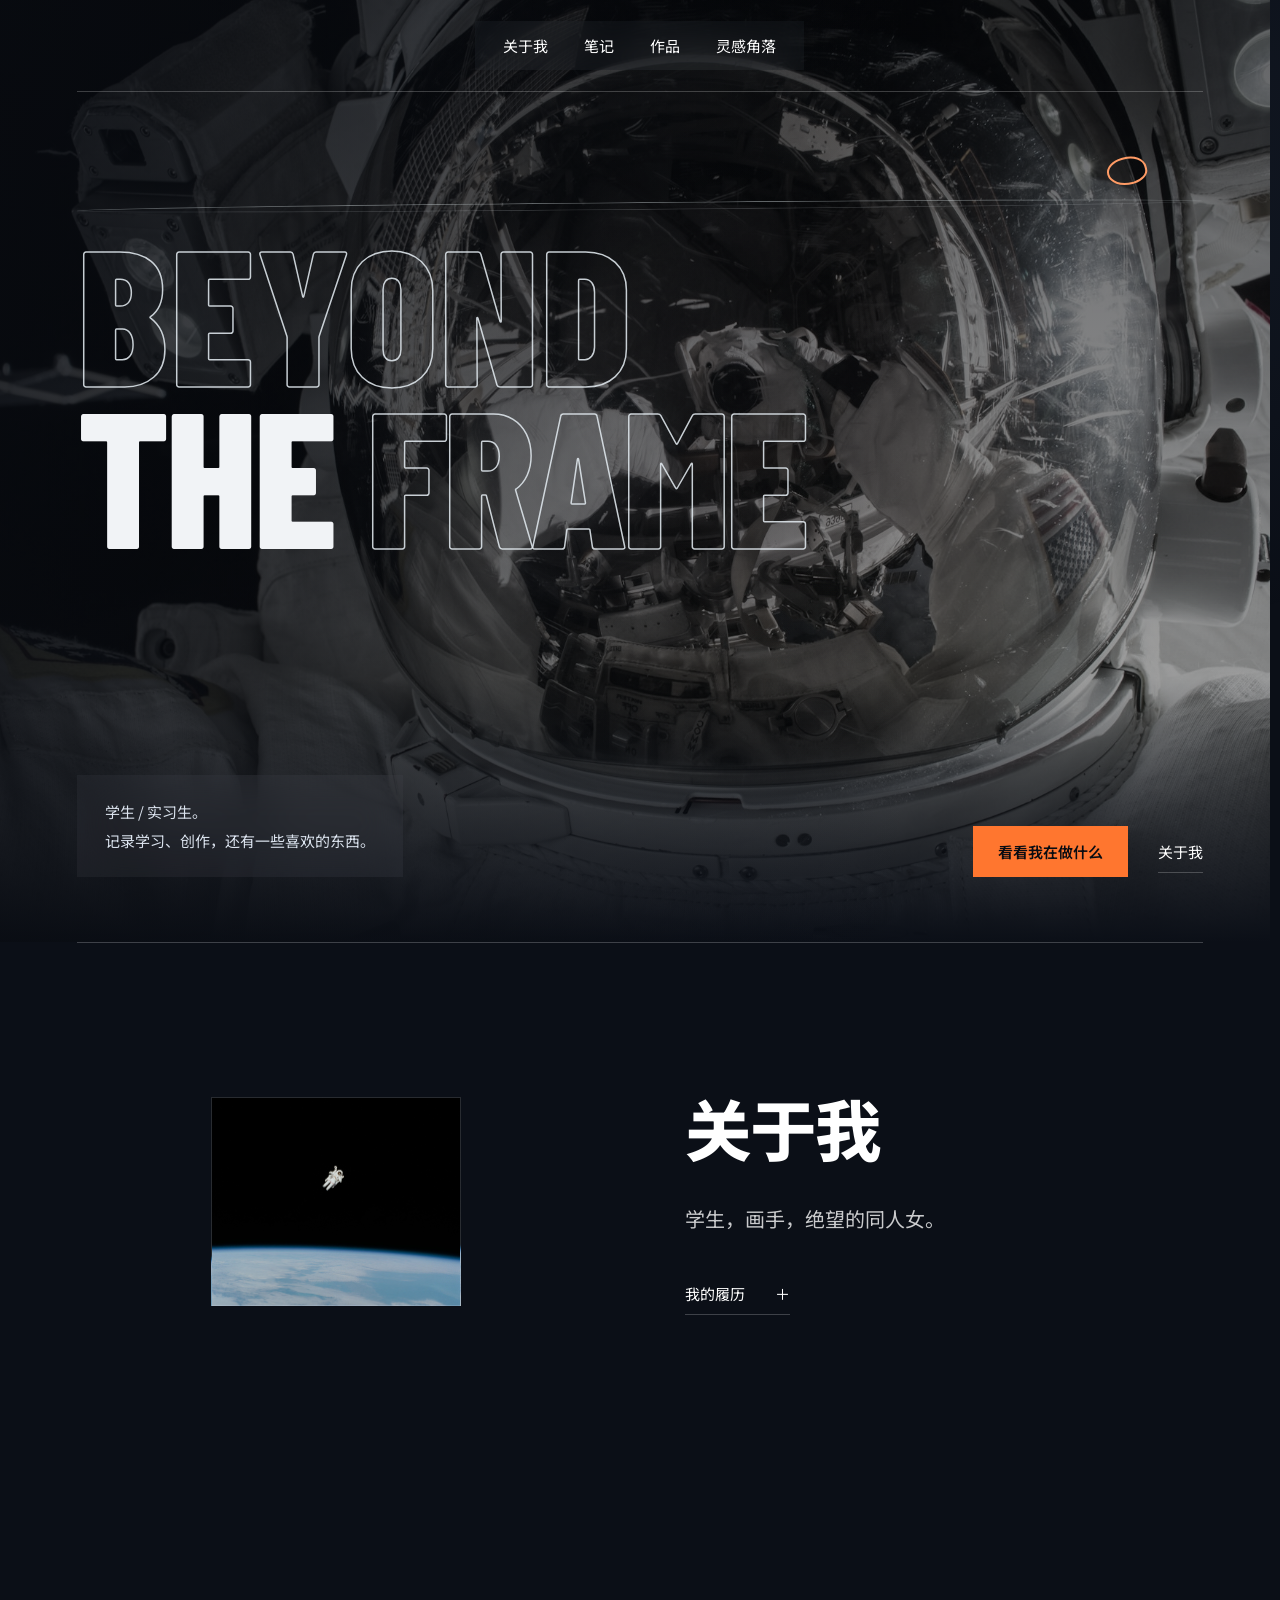
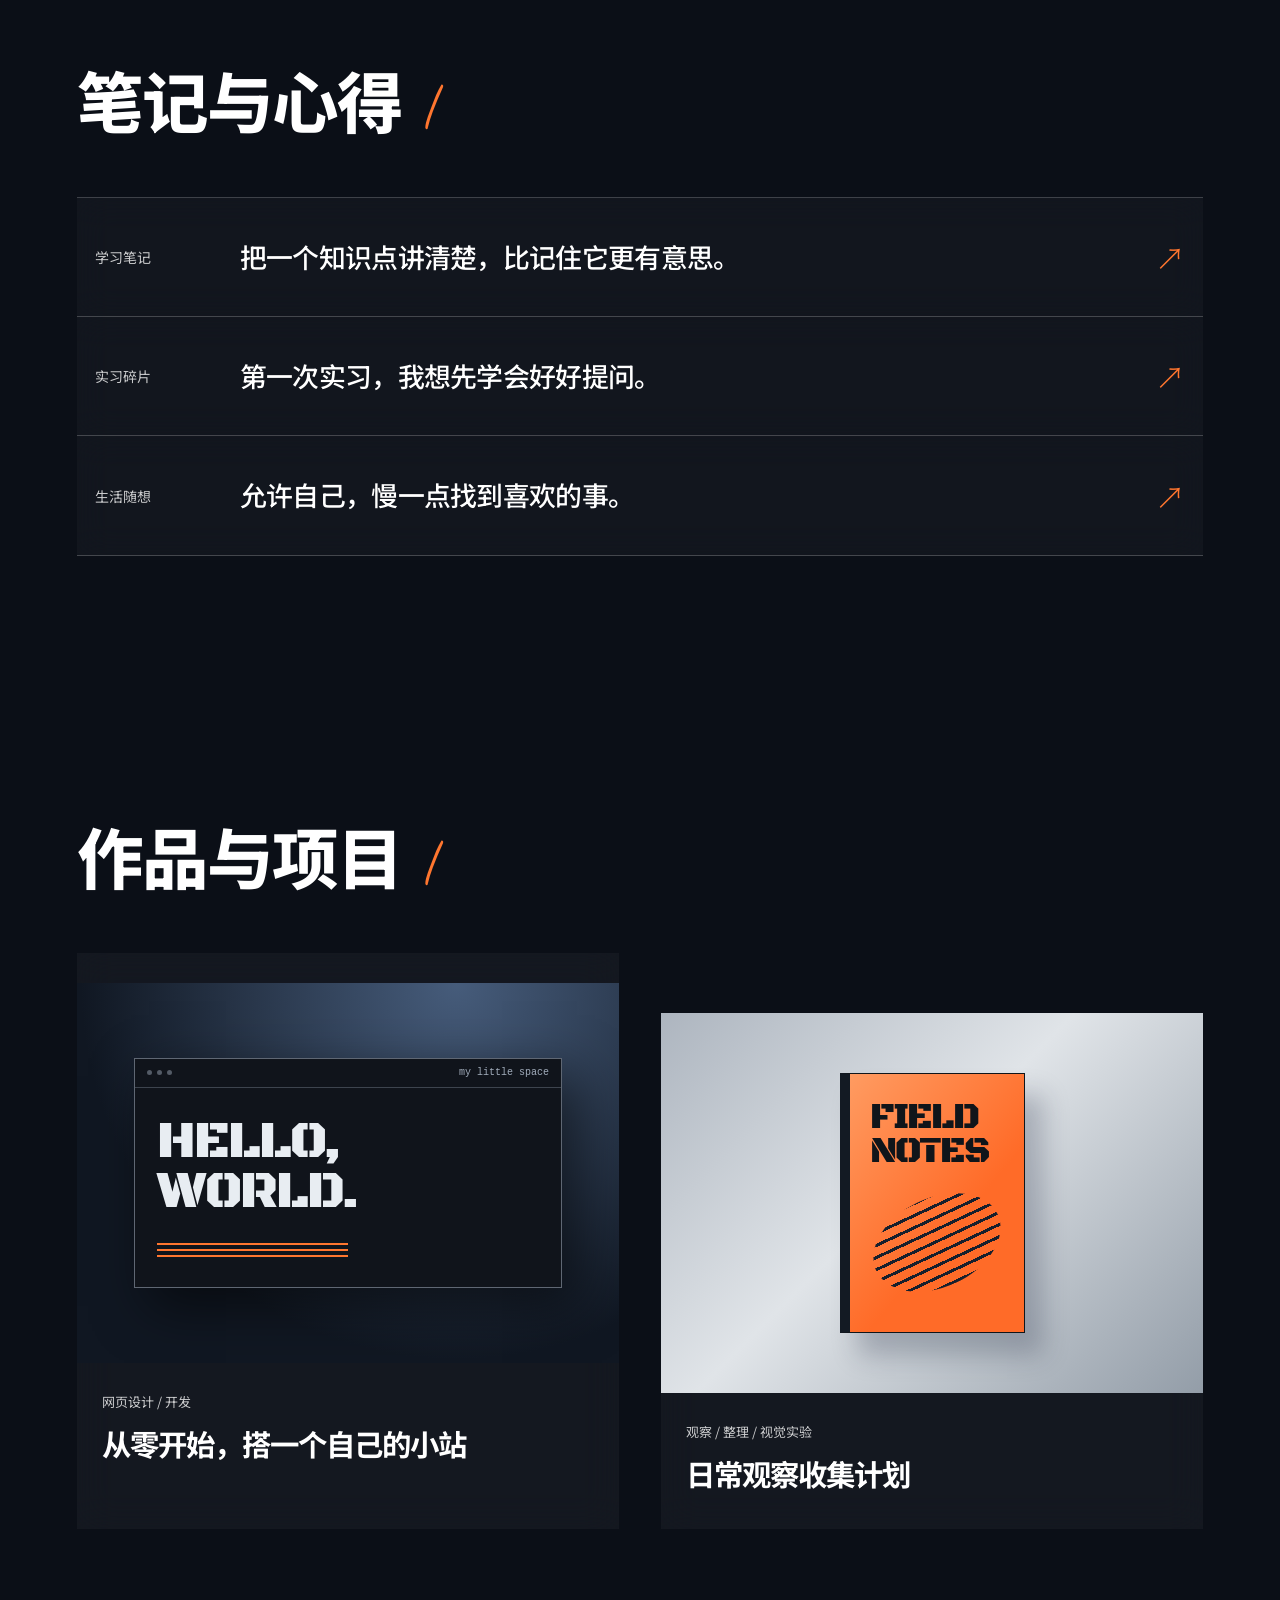
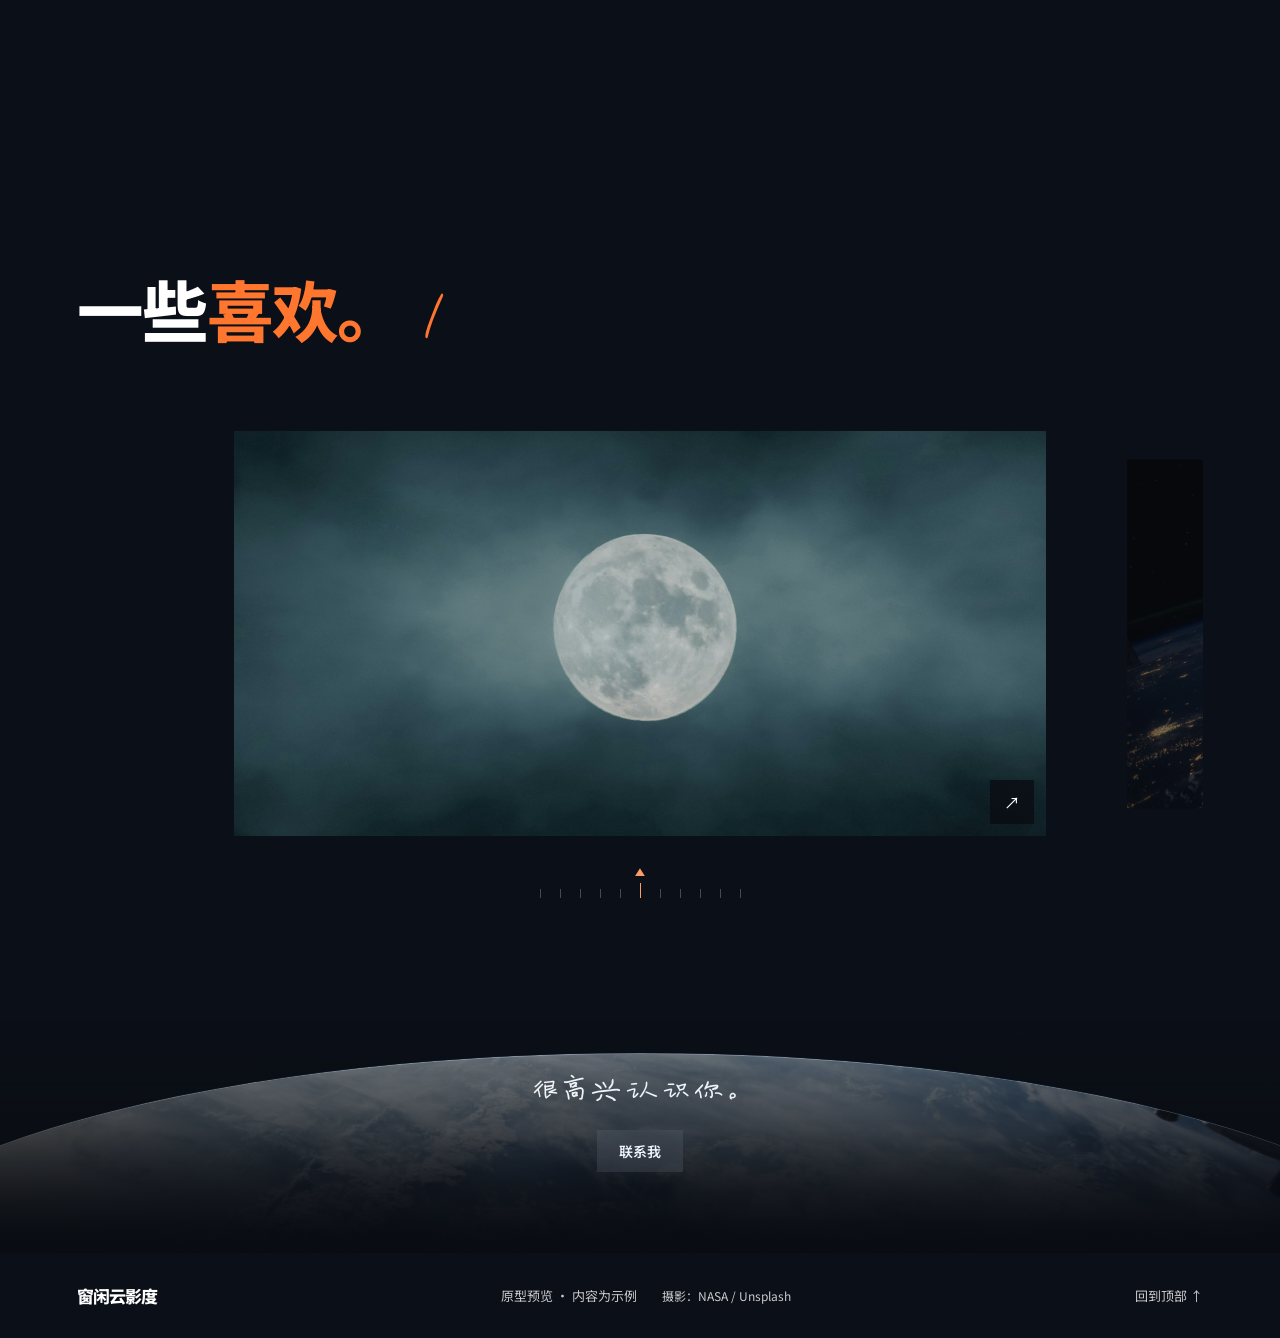
==== commit 56e45d14: "Refine the about section and photo collection" ====
--- a/index.html
+++ b/index.html
@@ -33,8 +33,8 @@
     </section>
     
     <section class="about-section section wrap" id="about" aria-labelledby="about-title">
-      <div class="about-portrait" role="img" aria-label="银色舷窗中的抽象人物轮廓"><div class="portrait-window"><div class="portrait-head"></div><div class="portrait-body"></div><span class="portrait-line"></span></div></div>
-      <div class="about-copy"><h2 id="about-title">关于我</h2><p>正在上课，也在实习。<br>对新事物保持好奇，喜欢动手试试。</p><button class="text-link resume-toggle" type="button" aria-expanded="false" aria-controls="resume-details">我的履历 <span>＋</span></button><div id="resume-details" class="resume-details" hidden><div><strong>教育经历</strong><span>学校、专业、在读时间</span></div><div><strong>实习经历</strong><span>公司、岗位、参与的工作</span></div><div><strong>技能与兴趣</strong><span>正在学习的工具和擅长的事情</span></div></div></div>
+      <div class="about-portrait" role="img" aria-label="漂浮在太空中的宇航员"><div class="portrait-window"></div></div>
+      <div class="about-copy"><h2 id="about-title">关于我</h2><p>学生，画手，绝望的同人女。</p><button class="text-link resume-toggle" type="button" aria-expanded="false" aria-controls="resume-details">我的履历 <span>＋</span></button><div id="resume-details" class="resume-details" hidden><div><strong>教育经历</strong><span>学校、专业、在读时间</span></div><div><strong>实习经历</strong><span>公司、岗位、参与的工作</span></div><div><strong>技能与兴趣</strong><span>正在学习的工具和擅长的事情</span></div></div></div>
     </section>
     <section class="notes-section section" id="notes" aria-labelledby="notes-title"><div class="wrap"><div class="section-heading"><div><h2 id="notes-title">笔记与心得</h2></div></div><div class="note-list">
       <a class="note-row" href="./notes/learning.html" target="_blank" rel="noopener"><span class="note-category">学习笔记</span><span class="note-name">把一个知识点讲清楚，比记住它更有意思。</span><span class="row-icon" aria-hidden="true">↗</span><span class="sr-only">（在新标签页打开）</span></a>
@@ -47,10 +47,19 @@
     </div></section>
     <section class="shelf-section section" id="shelf" aria-labelledby="shelf-title"><div class="wrap">
       <div class="section-heading"><h2 id="shelf-title">一些<span class="purple-text">喜欢。</span></h2></div>
-      <div class="collection-track" tabindex="0" aria-label="收藏图文卡片，可左右滑动">
-        <article class="collection-card"><img src="./assets/moon-dream.jpg" alt="薄雾中的月亮" loading="lazy"><div class="collection-copy"><span>影像 / 示例收藏</span><h3>月亮升起的时候</h3><p>留一点安静，给那些不急着表达的感受。</p><a href="https://unsplash.com/photos/moon-a5Vu31EHKT4" target="_blank" rel="noopener noreferrer">查看原作</a></div></article>
-        <article class="collection-card"><img src="./assets/earth-from-orbit.jpg" alt="太空中望见地球夜晚的灯火" loading="lazy"><div class="collection-copy"><span>摄影 / 示例收藏</span><h3>远处的灯火</h3><p>换一个距离，看熟悉的世界。</p><a href="https://unsplash.com/photos/photo-of-outer-space-Q1p7bh3SHj8" target="_blank" rel="noopener noreferrer">查看原作</a></div></article>
-        <article class="collection-card"><img src="./assets/astronaut.jpg" alt="漂浮在地球上空的宇航员" loading="lazy"><div class="collection-copy"><span>灵感 / 示例收藏</span><h3>漂浮一会儿</h3><p>关于自由、未知，以及出发的勇气。</p><a href="https://unsplash.com/photos/astronaut-in-spacesuit-floating-in-space-Yj1M5riCKk4" target="_blank" rel="noopener noreferrer">查看原作</a></div></article>
+      <div class="collection-track" tabindex="0" aria-label="收藏卡片，可左右滑动">
+        <article class="collection-card">
+          <img src="./assets/moon-dream.jpg" alt="薄雾中的月亮" loading="lazy">
+          <a class="collection-source" href="https://unsplash.com/photos/moon-a5Vu31EHKT4" target="_blank" rel="noopener noreferrer" aria-label="查看月亮照片的原作（新标签页）">↗</a>
+        </article>
+        <article class="collection-card">
+          <img src="./assets/earth-from-orbit.jpg" alt="太空中望见地球夜晚的灯火" loading="lazy">
+          <a class="collection-source" href="https://unsplash.com/photos/photo-of-outer-space-Q1p7bh3SHj8" target="_blank" rel="noopener noreferrer" aria-label="查看地球夜景照片的原作（新标签页）">↗</a>
+        </article>
+        <article class="collection-card">
+          <img src="./assets/astronaut.jpg" alt="漂浮在地球上空的宇航员" loading="lazy">
+          <a class="collection-source" href="https://unsplash.com/photos/astronaut-in-spacesuit-floating-in-space-Yj1M5riCKk4" target="_blank" rel="noopener noreferrer" aria-label="查看宇航员照片的原作（新标签页）">↗</a>
+        </article>
       </div>
     <div class="collection-position" aria-hidden="true"><i></i></div><span class="sr-only" id="shelf-count" aria-live="polite"></span></div></section>
     <section class="contact-section" id="contact"><div class="closing-content"><h2>很高兴<span>认识你。</span></h2><button class="button button-dark" id="contact-button">联系我</button><p id="contact-message" class="contact-message" role="status"></p></div></section>  </main>
--- a/art-direction.css
+++ b/art-direction.css
@@ -3,12 +3,12 @@
 .header{position:relative;z-index:5;height:92px}.header nav{padding:14px 28px;background:#b8cbe00b;border:1px solid #d7e4f02e;backdrop-filter:blur(18px);}.hero{display:block;min-height:850px;padding:0;isolation:isolate}.hero-copy{width:100%;height:850px;position:relative;z-index:3;pointer-events:none}.hero-copy a{pointer-events:auto}h1{position:absolute;left:0;top:140px;width:100%;font-family:'Barlow Condensed',Impact,sans-serif;font-weight:800;line-height:.82;letter-spacing:-5px;transform:none;margin:0;text-shadow:none}.title-little{display:block!important;padding:0!important;font-size:clamp(110px,15vw,220px);color:transparent;-webkit-text-stroke:1.5px #e8eef4;letter-spacing:1px}.title-universe{display:block;margin-top:5px;font-size:clamp(110px,15vw,220px);white-space:nowrap;color:#f1f3f6}.title-universe em{font-style:normal;color:transparent;-webkit-text-stroke:1.5px #e8eef4}.hero-description{position:absolute;left:0;bottom:65px;margin:0;padding:22px 28px;font-size:15px;background:#dbe8fb0c;backdrop-filter:blur(22px);border:1px solid #d7e4f033;border-left:3px solid #ff762f;color:#dce4ef}.hero-actions{position:absolute;right:0;bottom:65px}.hero-art{position:absolute;inset:-92px -6.82vw 0;left:-6.82vw;top:-92px;bottom:0;width:100vw;height:auto;min-width:0;margin:0;transform:none;border:0;padding:0;border-radius:0;overflow:hidden;z-index:0}.space-photo{height:100%;width:100%;object-fit:cover;object-position:65% 42%;border-radius:0;filter:saturate(.25) brightness(.62);transform:scale(1.03);animation:drift 18s ease-in-out infinite alternate}.hero-art::after{inset:0;border-radius:0;background:linear-gradient(90deg,#090c12bd,transparent 72%),linear-gradient(0deg,rgb(var(--scene)) 0%,transparent 28%,#090c1266 100%)}.hero::after{content:'';position:absolute;right:5%;top:65px;width:45px;height:37px;background:#ff762f;clip-path:polygon(0 0,100% 0,50% 100%);z-index:2}.hero::before{content:'';position:absolute;top:110px;left:0;right:0;height:1px;background:#e6eff344;z-index:2}.about-section{gap:90px}.about-portrait{transform:none;padding:0}.portrait-window{aspect-ratio:1;border:1px solid #c6d7ee33;background:url('./assets/astronaut.jpg') center 42%/cover;box-shadow:none}.portrait-head,.portrait-body,.portrait-line,.portrait-window::after{display:none}.about-copy{padding:35px;border:1px solid var(--line);background:color-mix(in srgb,var(--ink) 4%,transparent);backdrop-filter:blur(18px);}h2{font-family:var(--font);font-weight:800;letter-spacing:-2px}.section-heading h2::after{content:'/';color:#ff762f;margin-left:20px;font-weight:400}.note-row{padding-inline:18px;background:color-mix(in srgb,var(--ink) 3%,transparent);backdrop-filter:blur(16px)}.note-row:hover{padding-left:28px;background:color-mix(in srgb,var(--ink) 8%,transparent)}.project-card{border:1px solid var(--line);background:color-mix(in srgb,var(--ink) 4%,transparent);overflow:hidden;backdrop-filter:blur(18px)}.project-info{padding:25px}.project-card:nth-child(2){margin-top:60px}.project-visual{border:0;border-radius:0}.book{transform:rotate(-8deg)}.mood-card{transform:none;box-shadow:none;background-color:#a3b6d414;backdrop-filter:blur(20px)}.mood-window{transform:translateY(35px)}.mood-type{background:#ff762f}.mood-type strong,.contact-section h2{font-family:var(--font);font-weight:800}.contact-section h2{font-size:clamp(45px,6vw,85px)}.contact-section h2 span{display:inline;color:transparent;-webkit-text-stroke:1px #ff762f}.mood-grid{padding-bottom:50px}dialog{background:#17202bba;backdrop-filter:blur(30px);}.reveal-ready{opacity:0;transform:translateY(24px);transition:opacity .7s,transform .7s}.reveal-ready.is-visible{opacity:1;transform:translateY(0)}@keyframes drift{from{transform:scale(1.03) translateY(0)}to{transform:scale(1.09) translateY(12px)}}
 @media(max-width:1000px){.hero,.hero-copy{height:780px;min-height:780px}.title-little,.title-universe{font-size:15vw}.hero-description{max-width:50%;padding:20px;font-size:14px}.hero-actions{gap:18px}.about-section{gap:40px}.about-copy{padding:25px}}
 @media(max-width:700px){.header{height:auto;min-height:114px}.header nav{padding:10px 14px;font-size:13px}.hero,.hero-copy{height:730px;min-height:730px}.hero-art{inset:-114px -6.82vw 0;width:100vw;margin:0;align-self:auto}.space-photo{object-position:60% 35%;filter:saturate(.2) brightness(.58)}h1{top:160px;letter-spacing:-1px}.title-little,.title-universe{font-size:18.5vw;line-height:.92;letter-spacing:-1px;-webkit-text-stroke-width:1px}.title-universe em{-webkit-text-stroke-width:1px}.hero::before{top:100px}.hero::after{top:60px;width:25px;height:20px;right:0}.hero-description{left:0;right:0;bottom:125px;max-width:none;padding:16px 20px;font-size:14px}.hero-actions{left:0;right:auto;bottom:50px}.about-copy{padding:24px}.about-portrait{width:100%;max-width:none}.portrait-window{aspect-ratio:1.2}.project-card:nth-child(2){margin-top:0}.project-info{padding:20px}.mood-window{transform:none}.mood-type strong{font-size:58px}.contact-section h2{font-size:46px}.contact-section h2 span{display:block}.section-heading h2::after{margin-left:10px}.note-row{padding-inline:10px}}
-.header nav,.hero-description,.about-copy,.project-card,dialog{border:0}.hero-description{border-left:0}.button{clip-path:none;}.shelf-section{padding-bottom:70px}.shelf-controls{display:flex;align-items:center;gap:18px;flex-shrink:0}.shelf-controls button{width:44px;height:44px;border-radius:50%;background:#d5e3f019;backdrop-filter:blur(16px);font-size:27px;line-height:1;transition:background .2s}.shelf-controls button:hover{background:#d5e3f035}.shelf-controls button:disabled{opacity:.25;cursor:default}.shelf-controls span{font-family:monospace;font-size:14px;color:var(--muted)}.collection-track{display:flex;gap:28px;overflow-x:auto;scroll-snap-type:x mandatory;scrollbar-width:none;padding:12px 0 30px;overscroll-behavior-x:contain;cursor:grab}.collection-track::-webkit-scrollbar{display:none}.collection-track.dragging{cursor:grabbing;scroll-snap-type:none;user-select:none}.collection-card{flex:0 0 75%;min-width:0;scroll-snap-align:start;display:grid;grid-template-columns:1.1fr 1fr;min-height:440px;overflow:hidden;background:linear-gradient(135deg,#bdcfe51b,#bdcfe509);backdrop-filter:blur(22px)}.collection-card img{width:100%;height:100%;max-height:480px;object-fit:cover;pointer-events:none;user-select:none}.collection-copy{padding:45px 35px;display:flex;flex-direction:column;justify-content:center}.collection-copy>span{font-size:13px;color:var(--muted)}.collection-copy h3{font-size:32px;margin:20px 0}.collection-copy p{font-size:16px;color:var(--muted);line-height:1.9;margin:0 0 35px}.collection-copy a{font-size:14px;width:fit-content;padding:10px 16px;background:#cbd8e512;}.collection-copy a:hover{background:#cbd8e530}.contact-section{position:relative;isolation:isolate;min-height:620px;display:grid;place-items:center;width:100%;margin:0;padding:150px 6% 100px;background:url('./assets/quiet-earth.jpg') center 55%/cover}.contact-section::before{content:'';position:absolute;inset:0;z-index:-1;background:linear-gradient(180deg,rgb(var(--scene)) 0%,#090c1280 35%,#090c1260 65%,#090c12 100%)}.closing-content{text-align:center}.contact-section h2{color:#f0f3f8;text-shadow:0 3px 30px #0006}.contact-section .contact-message{color:#e0e6ef}.footer{border-top:0}.footer .image-credit{font-size:11px}
-@media(max-width:1000px){.collection-card{flex-basis:88%;min-height:390px}.collection-copy{padding:28px}.collection-copy h3{font-size:27px}.shelf-controls{gap:12px}}
-@media(max-width:700px){.shelf-section .section-heading{display:flex;align-items:flex-start;gap:15px}.shelf-section h2{font-size:35px}.shelf-controls{gap:7px;padding-top:4px}.shelf-controls button{width:33px;height:33px;font-size:23px}.shelf-controls span{font-size:11px}.collection-track{gap:16px}.collection-card{flex-basis:88%;display:flex;flex-direction:column;min-height:0;}.collection-card img{height:260px;max-height:none;flex-shrink:0}.collection-copy{padding:25px}.collection-copy h3{font-size:25px;margin:14px 0}.collection-copy p{font-size:15px;margin-bottom:22px}.contact-section{min-height:540px;background-position:55% center;padding:120px 6% 80px}.shelf-section{padding-bottom:35px}}
+.header nav,.hero-description,.about-copy,.project-card,dialog{border:0}.hero-description{border-left:0}.button{clip-path:none;}.shelf-section{padding-bottom:70px}.shelf-controls{display:flex;align-items:center;gap:18px;flex-shrink:0}.shelf-controls button{width:44px;height:44px;border-radius:50%;background:#d5e3f019;backdrop-filter:blur(16px);font-size:27px;line-height:1;transition:background .2s}.shelf-controls button:hover{background:#d5e3f035}.shelf-controls button:disabled{opacity:.25;cursor:default}.shelf-controls span{font-family:monospace;font-size:14px;color:var(--muted)}.collection-track{display:flex;gap:28px;overflow-x:auto;scroll-snap-type:x mandatory;scrollbar-width:none;padding:12px 0 30px;overscroll-behavior-x:contain;cursor:grab}.collection-track::-webkit-scrollbar{display:none}.collection-track.dragging{cursor:grabbing;scroll-snap-type:none;user-select:none}.contact-section{position:relative;isolation:isolate;min-height:620px;display:grid;place-items:center;width:100%;margin:0;padding:150px 6% 100px;background:url('./assets/quiet-earth.jpg') center 55%/cover}.contact-section::before{content:'';position:absolute;inset:0;z-index:-1;background:linear-gradient(180deg,rgb(var(--scene)) 0%,#090c1280 35%,#090c1260 65%,#090c12 100%)}.closing-content{text-align:center}.contact-section h2{color:#f0f3f8;text-shadow:0 3px 30px #0006}.contact-section .contact-message{color:#e0e6ef}.footer{border-top:0}.footer .image-credit{font-size:11px}
+@media(max-width:1000px){.shelf-controls{gap:12px}}
+@media(max-width:700px){.shelf-section .section-heading{display:flex;align-items:flex-start;gap:15px}.shelf-section h2{font-size:35px}.shelf-controls{gap:7px;padding-top:4px}.shelf-controls button{width:33px;height:33px;font-size:23px}.shelf-controls span{font-size:11px}.collection-track{gap:16px}.contact-section{min-height:540px;background-position:55% center;padding:120px 6% 80px}.shelf-section{padding-bottom:35px}}
 /* Handwritten foreground, quiet horizon, centered collection. */
 .hero::before{height:6px;background:none;border-top:1px solid #e6eff365;border-bottom:1px solid #e6eff32a;border-radius:50%;transform:rotate(-.5deg)}.hero::after{background:none;clip-path:none;width:36px;height:24px;border:2px solid #ff9b65;border-radius:46% 52% 42% 57%;transform:rotate(-15deg)}.title-little{-webkit-text-stroke-color:#e0e8eee0;transform:none;transform-origin:left center}.title-universe em{-webkit-text-stroke-color:#e0e8eee0}.about-copy{background:none;backdrop-filter:none;border:0;padding:0}.section-heading h2::after{font-family:'ChillHandwriting',cursive;display:inline-block;transform:none;font-weight:400}.contact-section{min-height:290px;padding:65px 6% 42px;background:none;overflow:hidden}.contact-section::before{inset:0;z-index:-1;background:linear-gradient(0deg,#090c12,transparent 80%)}.contact-section::after{content:'';position:absolute;z-index:-2;left:-15%;right:-15%;top:90px;height:510px;border-radius:50% 50% 0 0;border-top:1px solid #b7d6ef88;background:linear-gradient(0deg,#090c12cc,#090c1266),url('./assets/quiet-earth.jpg') center 65%/cover;box-shadow:0 -6px 24px #7da6cc20,0 -1px 7px #b1dbf966}.contact-section h2{font-size:36px;font-family:'ChillHandwriting',cursive;font-weight:400;letter-spacing:3px;margin-bottom:20px}.contact-section h2 span{color:#eef3fa;-webkit-text-stroke:0;display:inline}.contact-section .button{margin-top:0;background:#c9d9ee19;color:#edf3fb;backdrop-filter:blur(14px);font-size:14px;padding:10px 22px;min-height:42px}.collection-track{position:relative;padding:25px 14% 32px;gap:24px;scroll-padding-inline:14%;align-items:stretch}.collection-card{flex:0 0 100%;scroll-snap-align:center;transform:scale(.86);opacity:.45;transition:transform .45s cubic-bezier(.2,.8,.2,1),opacity .45s;transform-origin:center;cursor:pointer}.collection-card.is-selected{transform:scale(1);opacity:1}.collection-position{position:relative;width:220px;height:30px;margin:0 auto;background:repeating-linear-gradient(90deg,transparent 0 10px,#a9bac459 10px 11px,transparent 11px 20px) center bottom/100% 9px no-repeat}.collection-position::after{content:'';position:absolute;bottom:0;left:50%;height:15px;border-left:1px solid #ff9b65}.collection-position i{position:absolute;top:0;left:calc(50% - 5px);width:10px;height:8px;background:#ff9b65;clip-path:polygon(50% 0,100% 100%,0 100%)}.sr-only{position:absolute;width:1px;height:1px;padding:0;margin:-1px;overflow:hidden;clip:rect(0,0,0,0);white-space:nowrap;border:0}.shelf-section{padding-bottom:65px}
-@media(max-width:700px){.about-copy{padding:0}.collection-track{padding:18px 8% 25px;scroll-padding-inline:8%;gap:12px}.collection-card{flex-basis:100%;transform:scale(.88)}.collection-copy{padding:22px}.collection-card img{height:235px}.collection-position{width:160px}.contact-section{min-height:250px;padding:45px 6% 30px}.contact-section::after{top:70px;left:-40%;right:-40%;height:380px}.contact-section h2{font-size:29px}.contact-section h2 span{display:inline}.shelf-section{padding-bottom:45px}}
+@media(max-width:700px){.about-copy{padding:0}.collection-track{padding:18px 8% 25px;scroll-padding-inline:8%;gap:12px}.collection-card{flex-basis:100%;transform:scale(.88)}.collection-position{width:160px}.contact-section{min-height:250px;padding:45px 6% 30px}.contact-section::after{top:70px;left:-40%;right:-40%;height:380px}.contact-section h2{font-size:29px}.contact-section h2 span{display:inline}.shelf-section{padding-bottom:45px}}
 .contact-section::after{mask-image:linear-gradient(#000 0%,#000 15%,transparent 45%)}
 @media(prefers-reduced-motion:reduce){.space-photo{animation:none}.reveal-ready{opacity:1;transform:none;transition:none}.collection-card{transition:none}}
 
@@ -19,9 +19,65 @@
   justify-content: center;
 }
 
+.about-portrait {
+  width: min(62%, 250px);
+  justify-self: center;
+}
+
+.portrait-window {
+  aspect-ratio: 6 / 5;
+  border-radius: 0;
+}
+
+.collection-card {
+  position: relative;
+  min-width: 0;
+  aspect-ratio: 2 / 1;
+  overflow: hidden;
+  background: #141c28;
+}
+
+.collection-card img {
+  display: block;
+  width: 100%;
+  height: 100%;
+  object-fit: cover;
+  pointer-events: none;
+  user-select: none;
+}
+
+.collection-source {
+  position: absolute;
+  right: .75rem;
+  bottom: .75rem;
+  display: grid;
+  place-items: center;
+  width: 2.75rem;
+  height: 2.75rem;
+  background: #090c12c9;
+  color: #fff;
+}
+
+.collection-source:hover {
+  color: #ff9b65;
+}
+
+.collection-source:focus-visible {
+  outline-offset: 2px;
+}
+
 @media (max-width: 700px) {
   .header {
     min-height: 0;
     padding-block: 16px;
   }
+
+  .about-portrait {
+    width: min(48vw, 210px);
+    margin-inline: 0;
+  }
+
+  .collection-card {
+    aspect-ratio: 4 / 3;
+  }
 }
